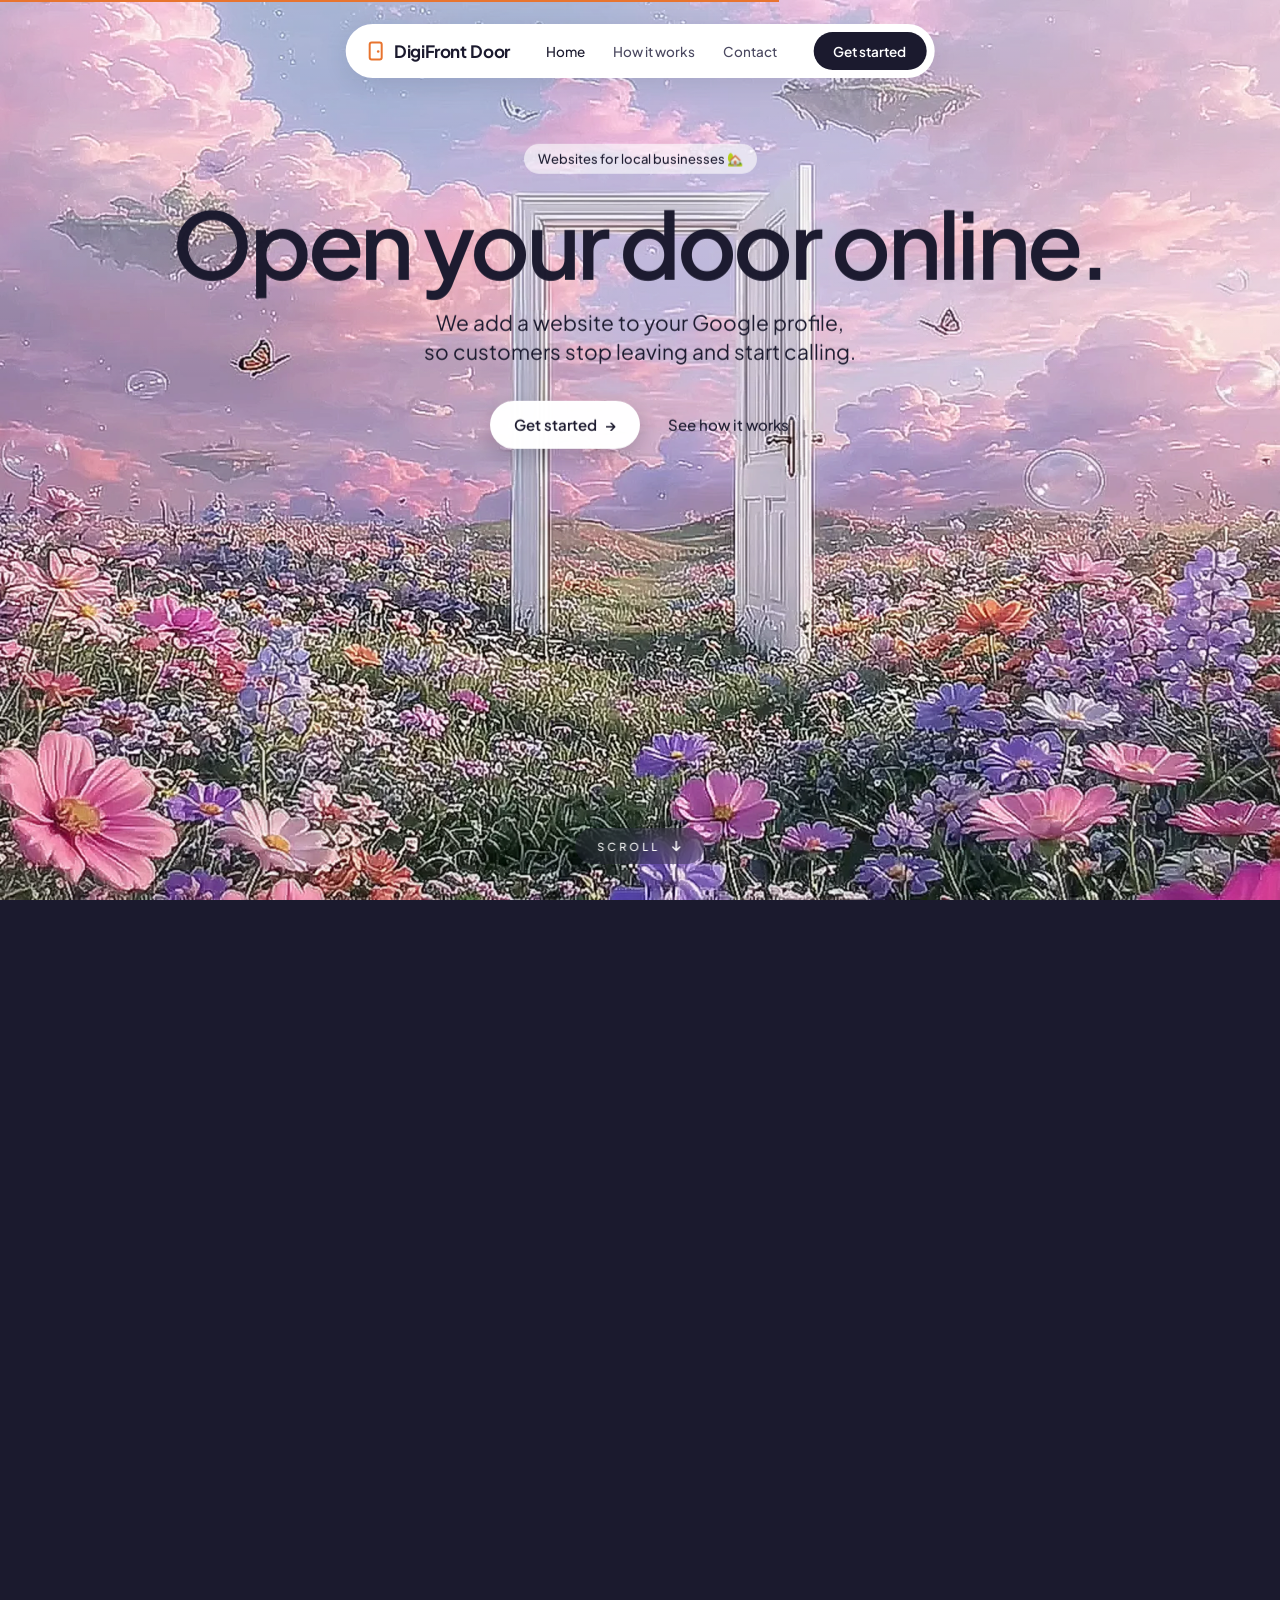
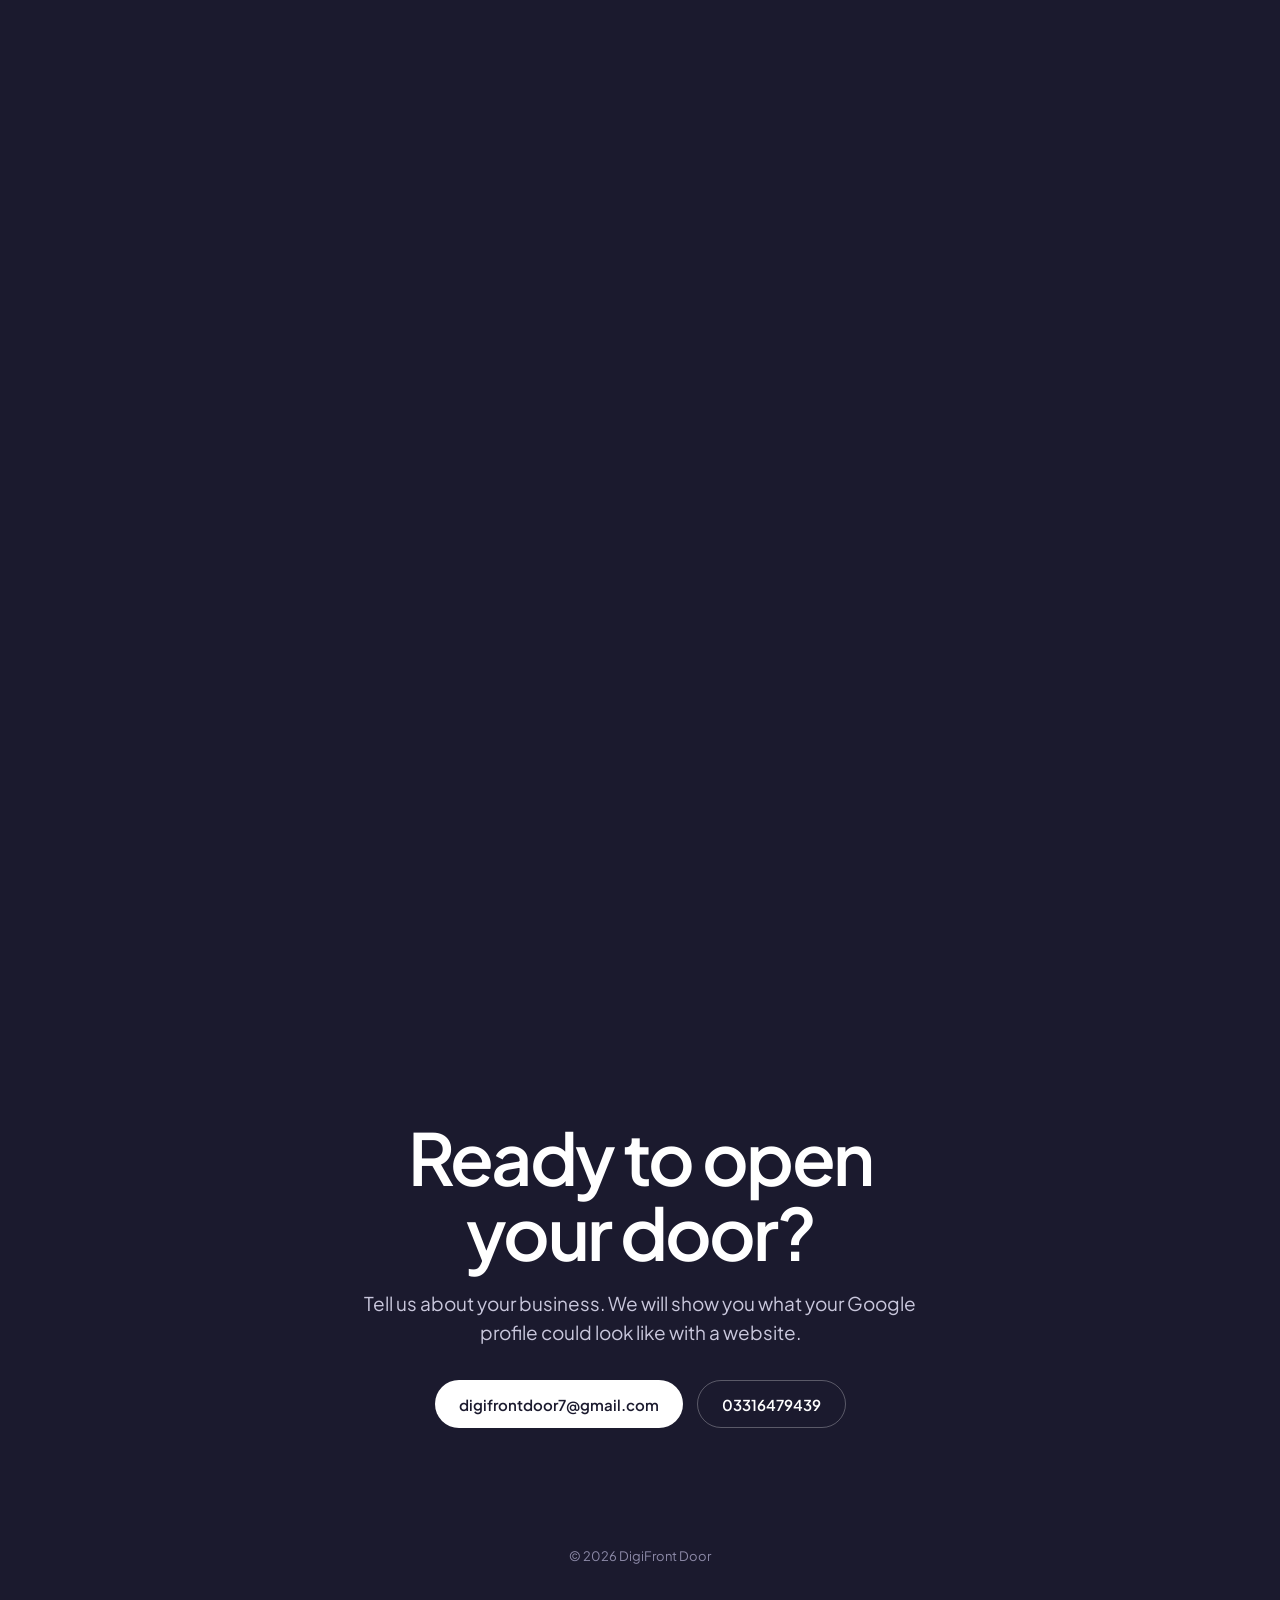
==== index.html @ 76ba2a4b "scroll animation" ====
<!DOCTYPE html>
<html lang="en">
<head>
<meta charset="utf-8">
<meta name="viewport" content="width=device-width, initial-scale=1, viewport-fit=cover">
<title>DigiFront Door | Websites for local businesses</title>
<meta name="description" content="We add a website to your Google profile so customers stop leaving and start calling.">
<link rel="preconnect" href="https://fonts.googleapis.com">
<link rel="preconnect" href="https://fonts.gstatic.com" crossorigin>
<link href="https://fonts.googleapis.com/css2?family=Plus+Jakarta+Sans:wght@400;500;600;700&display=swap" rel="stylesheet">
<style>
:root{
  --ink:#1b1a2e;
  --paper:#ffffff;
  --accent:#e8742f;
  --muted:#4a4860;
  --night:#1b1a2e;
  --font:"Plus Jakarta Sans",system-ui,-apple-system,"Segoe UI",Roboto,sans-serif;
}
*{box-sizing:border-box;margin:0;padding:0}
html{scroll-behavior:auto;-webkit-text-size-adjust:100%}
body{font-family:var(--font);color:var(--ink);background:var(--night);-webkit-font-smoothing:antialiased;overflow-x:hidden}
a{color:inherit;text-decoration:none}
:focus-visible{outline:2px solid var(--accent);outline-offset:3px;border-radius:999px}

/* Loading line */
.load{position:fixed;inset:0 0 auto 0;height:2px;z-index:60;background:transparent;pointer-events:none}
.load i{display:block;height:100%;width:0;background:var(--accent);transition:width .25s linear,opacity .4s .2s}
.load.done i{opacity:0}


/* Loading gate */
.gate{position:fixed;inset:0;z-index:100;display:flex;flex-direction:column;align-items:center;justify-content:center;gap:18px;background:var(--night);color:#fff;transition:opacity .5s ease}
.gate.off{opacity:0;pointer-events:none}
.gate b{font-size:18px;font-weight:700;letter-spacing:-.01em}
.gate .gbar{width:min(220px,50vw);height:3px;border-radius:3px;background:rgba(255,255,255,.18);overflow:hidden}
.gate .gbar i{display:block;height:100%;width:0;background:var(--accent);transition:width .15s linear}
.gate span{font-size:12px;color:#a9a7c4;font-variant-numeric:tabular-nums}

/* Nav pill */
.nav{position:fixed;top:calc(24px + env(safe-area-inset-top,0px));left:50%;transform:translateX(-50%);z-index:50;
  display:flex;align-items:center;gap:36px;padding:8px 8px 8px 20px;background:var(--paper);border-radius:999px;
  box-shadow:0 6px 24px rgba(27,26,46,.10);max-width:calc(100% - 24px)}
.logo{display:flex;align-items:center;gap:8px;font-weight:700;font-size:17px;letter-spacing:-.01em;white-space:nowrap}
.logo svg{width:20px;height:20px;flex:none}
.links{display:flex;gap:28px;font-size:13.5px;font-weight:500;color:var(--muted)}
.links a{padding:6px 0;transition:color .15s ease}
.links a:hover,.links a[aria-current]{color:var(--ink)}
.btn-dark{display:inline-flex;align-items:center;justify-content:center;height:38px;padding:0 20px;border-radius:999px;background:var(--ink);color:#fff;font-size:13.5px;font-weight:600;white-space:nowrap;transition:transform .15s ease,background .15s ease}
.btn-dark:hover{background:#2d2b4a}
.btn-dark:active{transform:scale(.97)}

/* Scroll stage */
.track{position:relative;height:640vh}
.stage{position:sticky;top:0;height:100vh;height:100svh;overflow:hidden;background:#a9a2c4}
canvas{position:absolute;inset:0;width:100%;height:100%;display:block}
.veil{position:absolute;inset:0;pointer-events:none;
  background:linear-gradient(180deg,rgba(255,255,255,.38) 0%,rgba(255,255,255,0) 42%)}

/* Hero copy */
.hero{position:absolute;inset:0;display:flex;flex-direction:column;align-items:center;justify-content:flex-start;
  padding:calc(16svh + env(safe-area-inset-top,0px)) 24px 0;text-align:center;will-change:opacity,transform}
.badge{display:inline-flex;align-items:center;gap:6px;height:30px;padding:0 14px;border-radius:999px;background:rgba(255,255,255,.62);
  backdrop-filter:blur(8px);-webkit-backdrop-filter:blur(8px);font-size:13px;font-weight:500}
h1{margin-top:22px;font-size:clamp(44px,7.4vw,92px);line-height:1.02;font-weight:600;letter-spacing:-.04em;text-wrap:balance}
.sub{margin-top:18px;max-width:34ch;font-size:clamp(16px,1.7vw,21px);line-height:1.4;font-weight:400;color:var(--ink);text-wrap:balance}
.cta{margin-top:34px;display:flex;align-items:center;gap:26px}
.btn-light{display:inline-flex;align-items:center;gap:8px;height:48px;padding:0 24px;border-radius:999px;background:#fff;color:var(--ink);
  font-size:15px;font-weight:600;box-shadow:0 8px 22px rgba(27,26,46,.22);transition:transform .15s ease,box-shadow .15s ease}
.btn-light:hover{box-shadow:0 10px 26px rgba(27,26,46,.28)}
.btn-light:active{transform:scale(.97)}
.btn-text{font-size:15px;font-weight:500;padding:12px 2px;background:none;border:0;color:var(--ink);font-family:inherit;cursor:pointer}
.btn-text:hover{text-decoration:underline;text-underline-offset:4px}
.scroll{position:absolute;left:50%;bottom:calc(36px + env(safe-area-inset-bottom,0px));transform:translateX(-50%);display:flex;align-items:center;gap:10px;
  height:36px;padding:0 22px;border-radius:999px;background:rgba(27,26,46,.38);backdrop-filter:blur(10px);-webkit-backdrop-filter:blur(10px);
  color:#fff;font-size:11px;font-weight:500;letter-spacing:.28em;text-transform:uppercase;white-space:nowrap}
.scroll svg{width:12px;height:12px}

/* Scroll captions */
.cap{position:absolute;left:clamp(24px,7vw,120px);top:40%;max-width:min(30rem,calc(100% - 48px));opacity:0;transform:translateY(-50%);will-change:opacity,transform}
.cap{text-shadow:0 0 22px rgba(255,255,255,.75),0 0 8px rgba(255,255,255,.55)}
.cap h2{font-size:clamp(30px,4.2vw,56px);line-height:1.06;font-weight:600;letter-spacing:-.035em;text-wrap:balance}
.cap p{margin-top:14px;font-size:clamp(16px,1.5vw,19px);line-height:1.5;color:var(--ink);max-width:36ch}

/* Closing */
.close{background:var(--night);color:#fff;padding:clamp(80px,14vw,160px) 24px calc(48px + env(safe-area-inset-bottom,0px));text-align:center}
.close h2{font-size:clamp(34px,5.6vw,72px);line-height:1.04;font-weight:600;letter-spacing:-.04em;text-wrap:balance;max-width:16ch;margin:0 auto}
.close p{margin:20px auto 0;max-width:40ch;font-size:clamp(16px,1.5vw,19px);line-height:1.5;color:#c9c7dc}
.close .cta{justify-content:center;flex-wrap:wrap;gap:14px}
.close .btn-light{box-shadow:none}
.btn-ghost{display:inline-flex;align-items:center;height:48px;padding:0 24px;border-radius:999px;border:1px solid rgba(255,255,255,.28);color:#fff;font-size:15px;font-weight:600;transition:background .15s ease,transform .15s ease}
.btn-ghost:hover{background:rgba(255,255,255,.08)}
.btn-ghost:active{transform:scale(.97)}
footer{margin-top:clamp(64px,10vw,120px);font-size:13px;color:#8d8aa8}

@media (max-width:760px){
  .nav{gap:14px;padding-left:16px;top:calc(14px + env(safe-area-inset-top,0px))}
  .links{display:none}
  .cta{gap:14px}
  .hero{padding-top:calc(15svh + env(safe-area-inset-top,0px))}
  .cap{top:22svh;bottom:auto;transform:none}
  .veil{background:linear-gradient(180deg,rgba(255,255,255,.45) 0%,rgba(255,255,255,0) 50%)}
}
@media (prefers-reduced-motion:reduce){
  .btn-dark,.btn-light,.btn-ghost,.load i{transition:none}
}
</style>
</head>
<body>

<div class="gate" id="gate" role="status" aria-live="polite"><b>DigiFront Door</b><div class="gbar"><i id="gateBar"></i></div><span id="gatePct">0%</span></div>
<div class="load" id="load" aria-hidden="true"><i id="loadBar"></i></div>

<header class="nav">
  <a class="logo" href="#top" aria-label="DigiFront Door home">
    <svg viewBox="0 0 20 20" fill="none" aria-hidden="true"><rect x="4" y="1.5" width="12" height="17" rx="2" stroke="#e8742f" stroke-width="2"/><circle cx="12.5" cy="10.5" r="1.3" fill="#e8742f"/></svg>
    DigiFront Door
  </a>
  <nav class="links" aria-label="Primary">
    <a href="#top" aria-current="page">Home</a>
    <a href="#how" data-seek="0.2">How it works</a>
    <a href="#contact">Contact</a>
  </nav>
  <a class="btn-dark" href="#contact">Get started</a>
</header>

<main id="top">
  <section class="track" id="track" aria-label="DigiFront Door introduction">
    <div class="stage" id="stage">
      <canvas id="cv" role="img" aria-label="A white door standing open in a flower meadow; the camera moves through it."></canvas>
      <div class="veil"></div>

      <div class="hero" id="hero">
        <span class="badge">Websites for local businesses &#127969;</span>
        <h1>Open your door online.</h1>
        <p class="sub">We add a website to your Google profile, so customers stop leaving and start calling.</p>
        <div class="cta">
          <a class="btn-light" href="#contact">Get started <span aria-hidden="true">&rarr;</span></a>
          <button class="btn-text" type="button" data-seek="0.2">See how it works</button>
        </div>
      </div>

      <div class="cap" id="cap1">
        <h2>Customers check Google before they call.</h2>
        <p>If your profile has no website, many of them move on to the next business.</p>
      </div>
      <div class="cap" id="cap2">
        <h2>We open the door for you.</h2>
        <p>A fast, simple website, connected to your Google profile, so more searches turn into leads.</p>
      </div>

      <div class="scroll" id="hint" aria-hidden="true">Scroll
        <svg viewBox="0 0 12 12" fill="none" stroke="currentColor" stroke-width="1.5" stroke-linecap="round" stroke-linejoin="round"><path d="M6 1.5v9M2.5 7 6 10.5 9.5 7"/></svg>
      </div>
    </div>
  </section>

  <section class="close" id="contact">
    <h2>Ready to open your door?</h2>
    <p>Tell us about your business. We will show you what your Google profile could look like with a website.</p>
    <div class="cta">
      <a class="btn-light" href="mailto:digifrontdoor7@gmail.com">digifrontdoor7@gmail.com</a>
      <a class="btn-ghost" href="tel:03316479439">03316479439</a>
    </div>
    <footer>&copy; <span id="yr">2026</span> DigiFront Door</footer>
  </section>
</main>

<script>
(() => {
  const TOTAL = 240;
  const EMBED = typeof FRAMES !== 'undefined';          // single-file build carries its frames inline
  const path = n => EMBED ? FRAMES[n - 1] : `frames/frame_${String(n).padStart(3, '0')}.webp`;
  const small = matchMedia('(max-width:768px)').matches || (navigator.deviceMemory && navigator.deviceMemory <= 4);
  const STEP = small ? 2 : 1;                           // lighter on phones / low-memory devices
  const idx = []; for (let n = 1; n <= TOTAL; n += STEP) idx.push(n);
  const COUNT = idx.length;
  const reduce = matchMedia('(prefers-reduced-motion:reduce)').matches;
  const GATE = EMBED ? COUNT : Math.min(COUNT, 48);     // frames needed before the page opens

  const $ = id => document.getElementById(id);
  const track = $('track'), cv = $('cv'), ctx = cv.getContext('2d');
  const hero = $('hero'), hint = $('hint'), cap1 = $('cap1'), cap2 = $('cap2');
  const bar = $('loadBar'), loadEl = $('load'), gate = $('gate'), gateBar = $('gateBar'), gatePct = $('gatePct');
  $('yr').textContent = new Date().getFullYear();
  document.documentElement.style.overflow = 'hidden';
  ctx.imageSmoothingEnabled = true; ctx.imageSmoothingQuality = 'high';

  /* ---------- Frame loading: in order, pre-decoded, 8 at a time ---------- */
  const imgs = new Array(COUNT);
  let loaded = 0, next = 0, inflight = 0, cw = 0, ch = 0, dirty = true, opened = false;

  function progress() {
    bar.style.width = (loaded / COUNT * 100) + '%';
    const g = Math.min(1, loaded / GATE);
    gateBar.style.width = (g * 100) + '%'; gatePct.textContent = Math.round(g * 100) + '%';
    if (!opened && loaded >= GATE) {
      opened = true; gate.classList.add('off');
      document.documentElement.style.overflow = '';
      readScroll(); current = target; dirty = true;
      setTimeout(() => gate.remove(), 600);
    }
    if (loaded === COUNT) loadEl.classList.add('done');
  }
  function pump() {
    while (next < COUNT && inflight < 8) {
      const i = next++, im = new Image(); inflight++;
      const fin = ok => { if (ok) imgs[i] = im; inflight--; loaded++; dirty = true; progress(); pump(); };
      im.onload = () => (im.decode ? im.decode().then(() => fin(true), () => fin(true)) : fin(true));
      im.onerror = () => fin(false);
      im.src = path(idx[i]);
    }
  }

  /* ---------- Canvas sizing + cover draw ---------- */
  function resize() {
    const dpr = Math.min(window.devicePixelRatio || 1, 2);
    cw = Math.round(innerWidth * dpr); ch = Math.round(innerHeight * dpr);
    cv.width = cw; cv.height = ch; ctx.imageSmoothingQuality = 'high'; dirty = true;
  }
  addEventListener('resize', resize); resize();

  function nearest(i) {
    for (let k = i; k >= 0; k--) if (imgs[k]) return imgs[k];
    for (let k = i + 1; k < COUNT; k++) if (imgs[k]) return imgs[k];
    return null;
  }
  function paint(im, alpha) {
    const s = Math.max(cw / im.naturalWidth, ch / im.naturalHeight);
    const w = im.naturalWidth * s, h = im.naturalHeight * s;
    ctx.globalAlpha = alpha; ctx.drawImage(im, (cw - w) / 2, (ch - h) / 2, w, h); ctx.globalAlpha = 1;
  }
  /* f is fractional: blend neighbouring frames so slow scrolling glides instead of stepping */
  function draw(f) {
    const i0 = Math.floor(f), a = f - i0, i1 = Math.min(i0 + 1, COUNT - 1);
    const A = nearest(i0); if (!A) return;
    paint(A, 1);
    const B = imgs[i1];
    if (B && B !== A && a > 0.01) paint(B, a);
  }

  /* ---------- Scroll mapping ---------- */
  const clamp = (v, a = 0, b = 1) => Math.min(b, Math.max(a, v));
  const win = (p, a, b, e = 0.04) => clamp((p - a) / e) * (1 - clamp((p - (b - e)) / e));
  let target = 0, current = 0;

  function readScroll() {
    const r = track.getBoundingClientRect();
    target = clamp(-r.top / (r.height - innerHeight));
  }
  addEventListener('scroll', readScroll, { passive: true });
  readScroll(); current = target;

  function ui(p) {
    const h = 1 - clamp(p / 0.12);
    hero.style.opacity = h;
    hero.style.transform = `translateY(${(-24 * (1 - h)).toFixed(1)}px)`;
    hero.style.pointerEvents = h < 0.2 ? 'none' : '';
    hint.style.opacity = 1 - clamp(p / 0.06);

    const a = win(p, 0.17, 0.40), b = win(p, 0.42, 0.62);
    cap1.style.opacity = a; cap2.style.opacity = b;
    const mob = innerWidth <= 760;
    const shift = (v, d) => `translateY(${mob ? '0px' : '-50%'}) translateY(${((1 - v) * d).toFixed(1)}px)`;
    cap1.style.transform = shift(a, 18); cap2.style.transform = shift(b, 18);
  }

  let last = performance.now(), shownF = -1;
  function frame(now) {
    const dt = Math.min(0.05, (now - last) / 1000); last = now;
    const k = reduce ? 1 : 1 - Math.exp(-dt / 0.085);   // frame-rate independent easing
    current += (target - current) * k;
    if (Math.abs(target - current) < 0.00005) current = target;
    const f = current * (COUNT - 1);
    if (dirty || Math.abs(f - shownF) > 0.002) { draw(f); shownF = f; dirty = false; }
    ui(current);
    requestAnimationFrame(frame);
  }
  requestAnimationFrame(frame);
  pump();

  /* ---------- Anchor seeking ---------- */
  function seek(p) {
    const top = track.offsetTop + p * (track.offsetHeight - innerHeight);
    scrollTo({ top, behavior: reduce ? 'auto' : 'smooth' });
  }
  document.querySelectorAll('[data-seek]').forEach(el =>
    el.addEventListener('click', e => { e.preventDefault(); seek(parseFloat(el.dataset.seek)); }));
})();
</script>
</body>
</html>
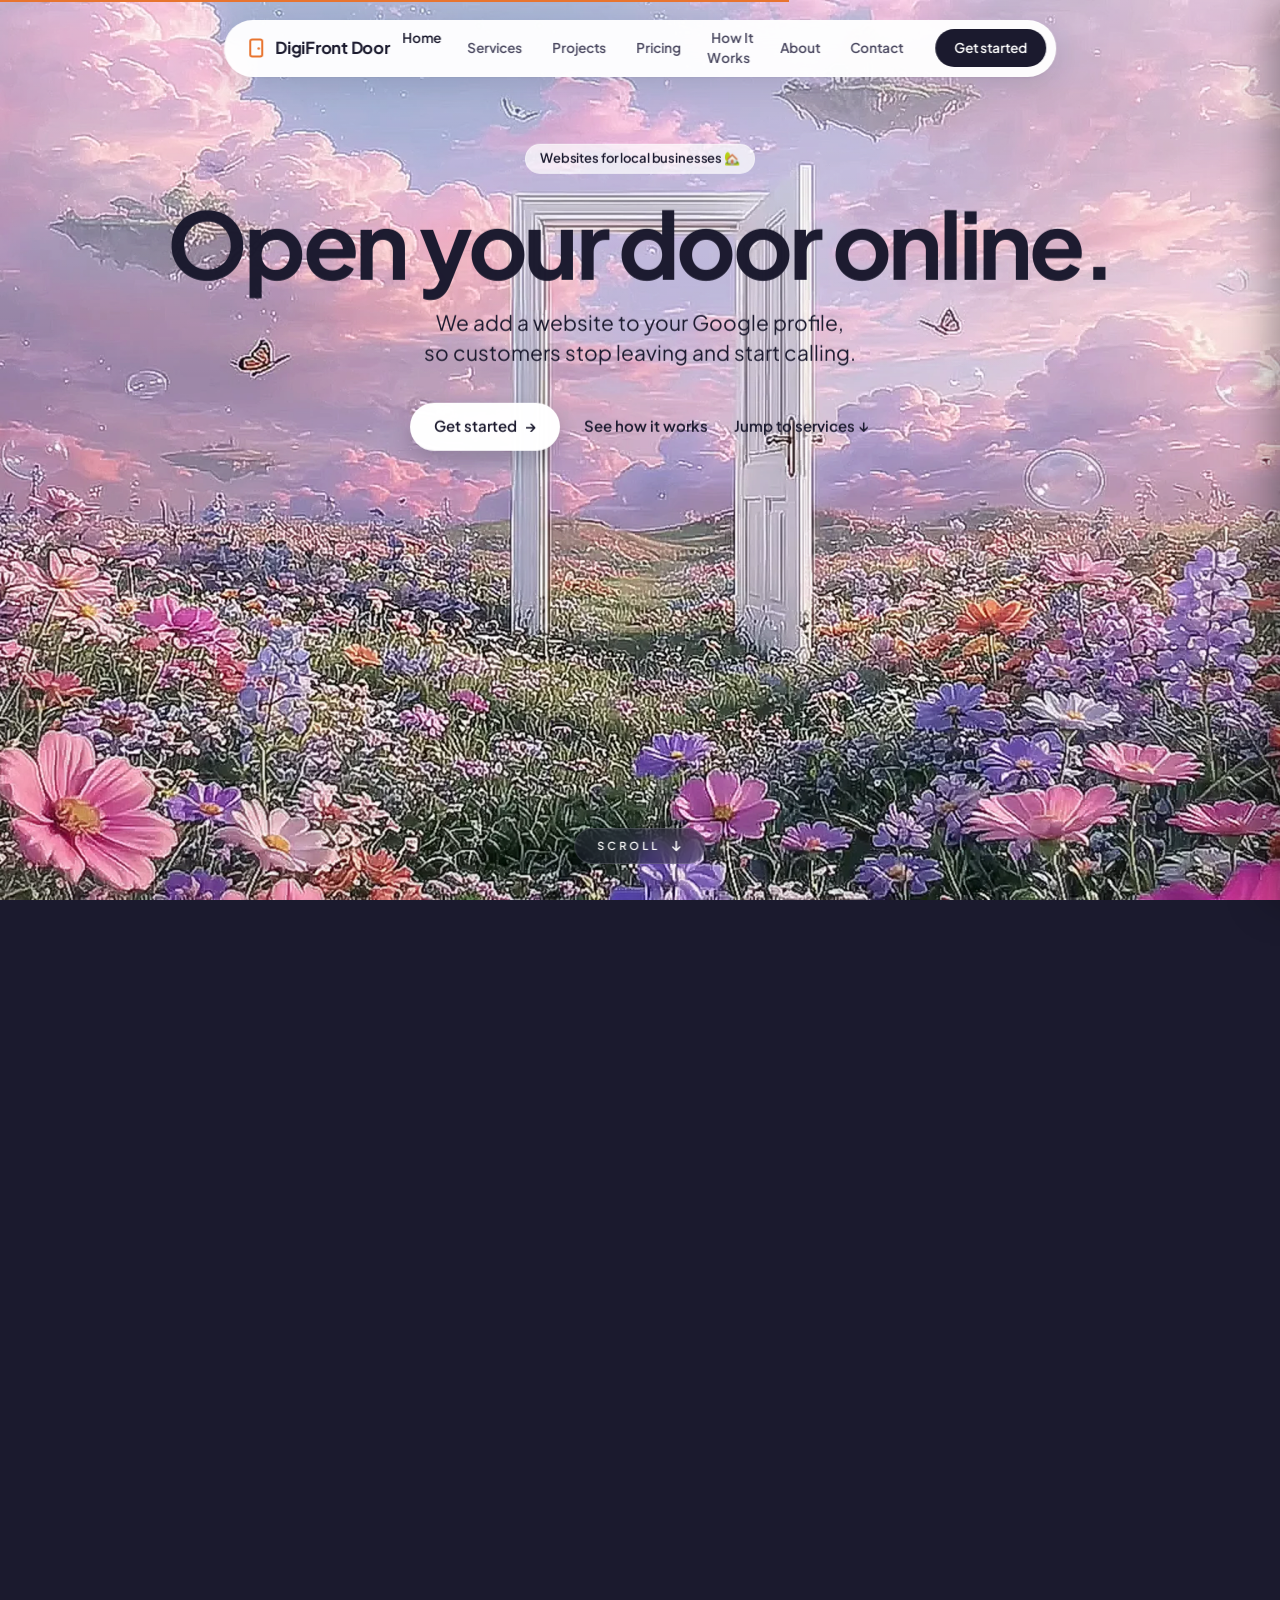
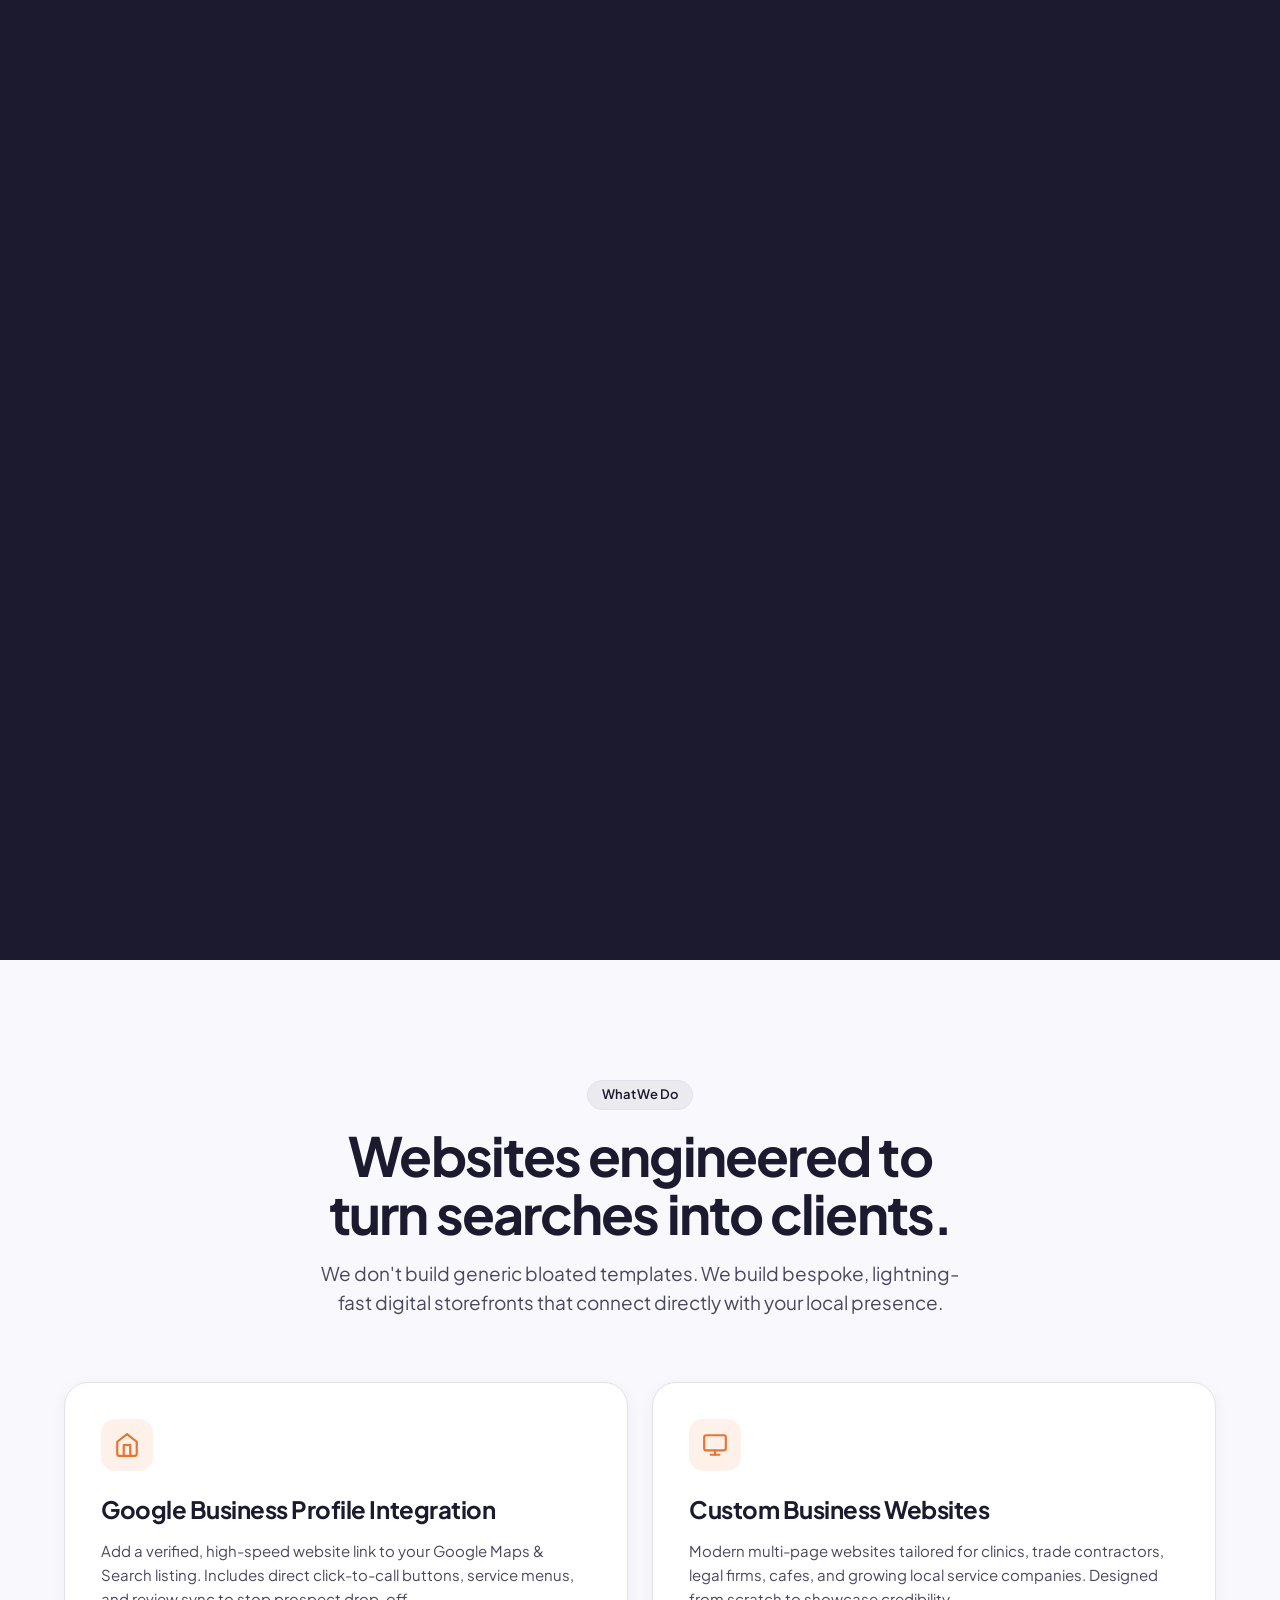
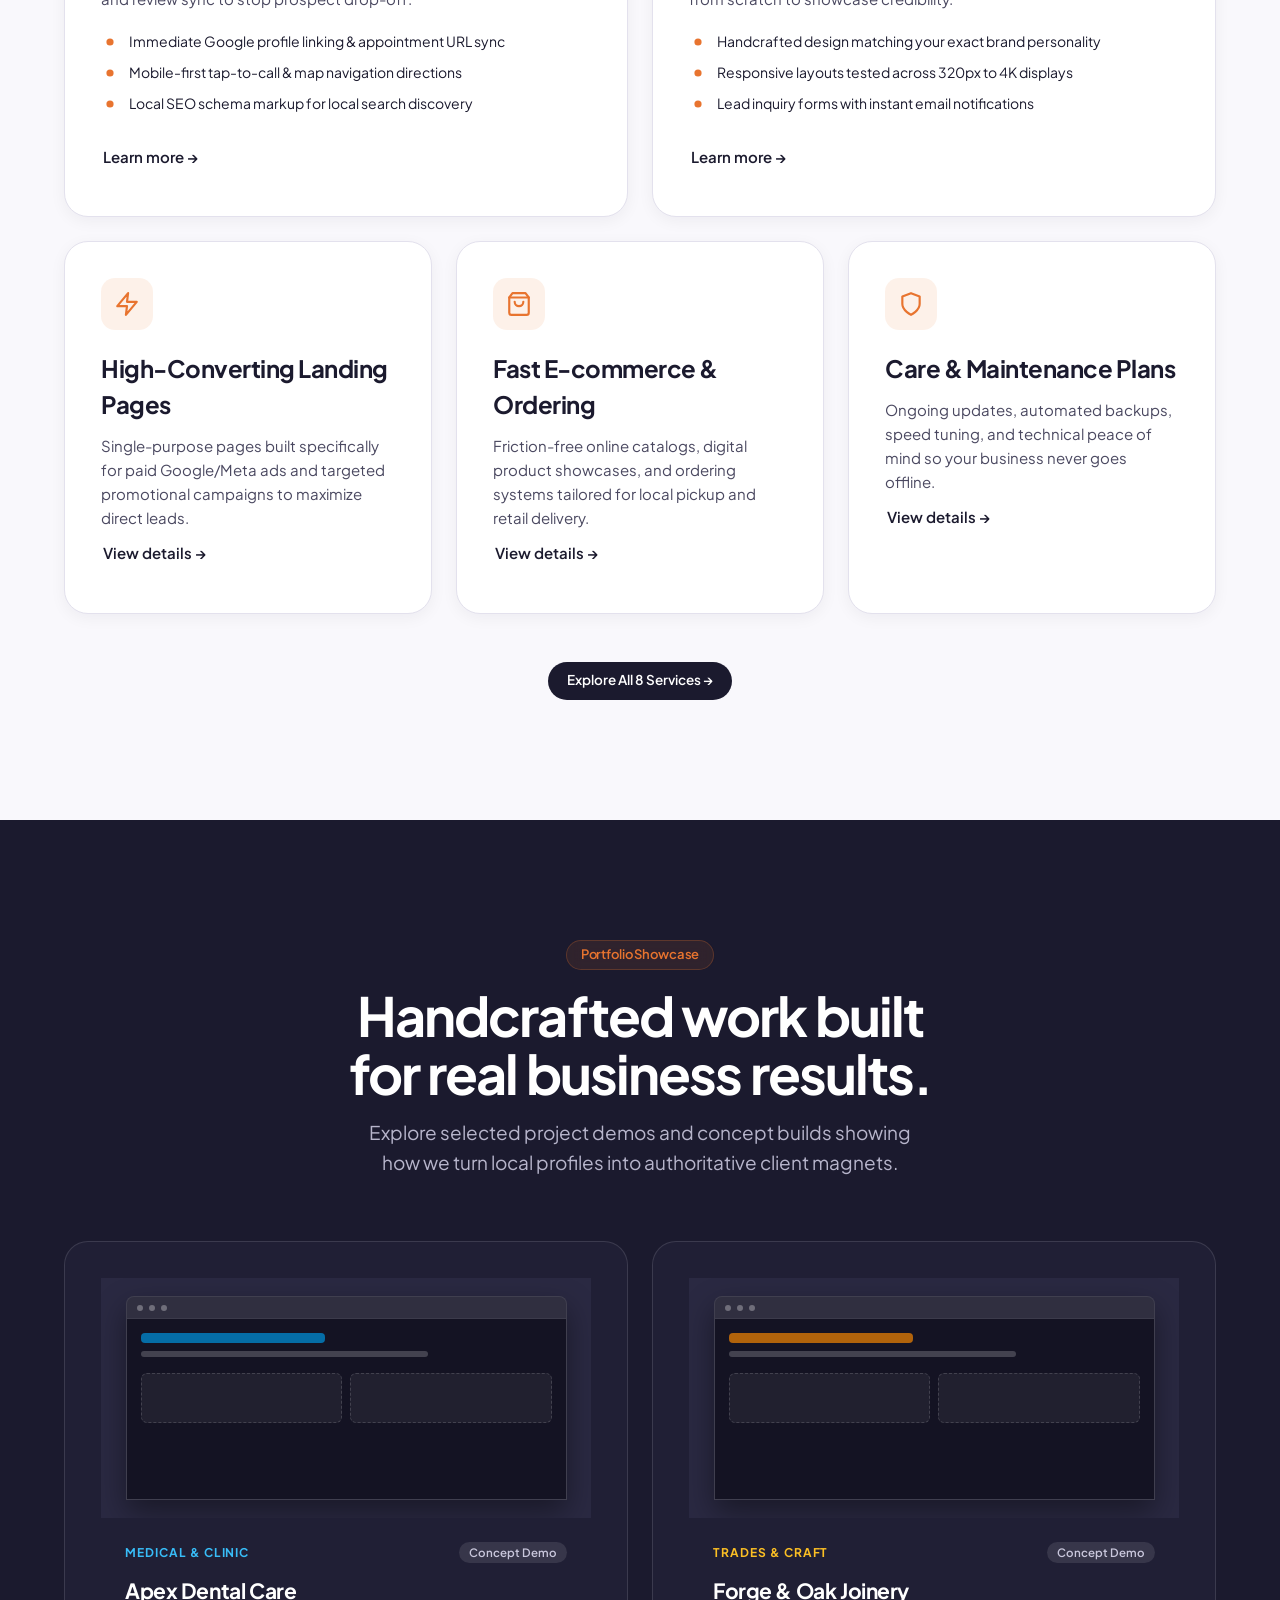
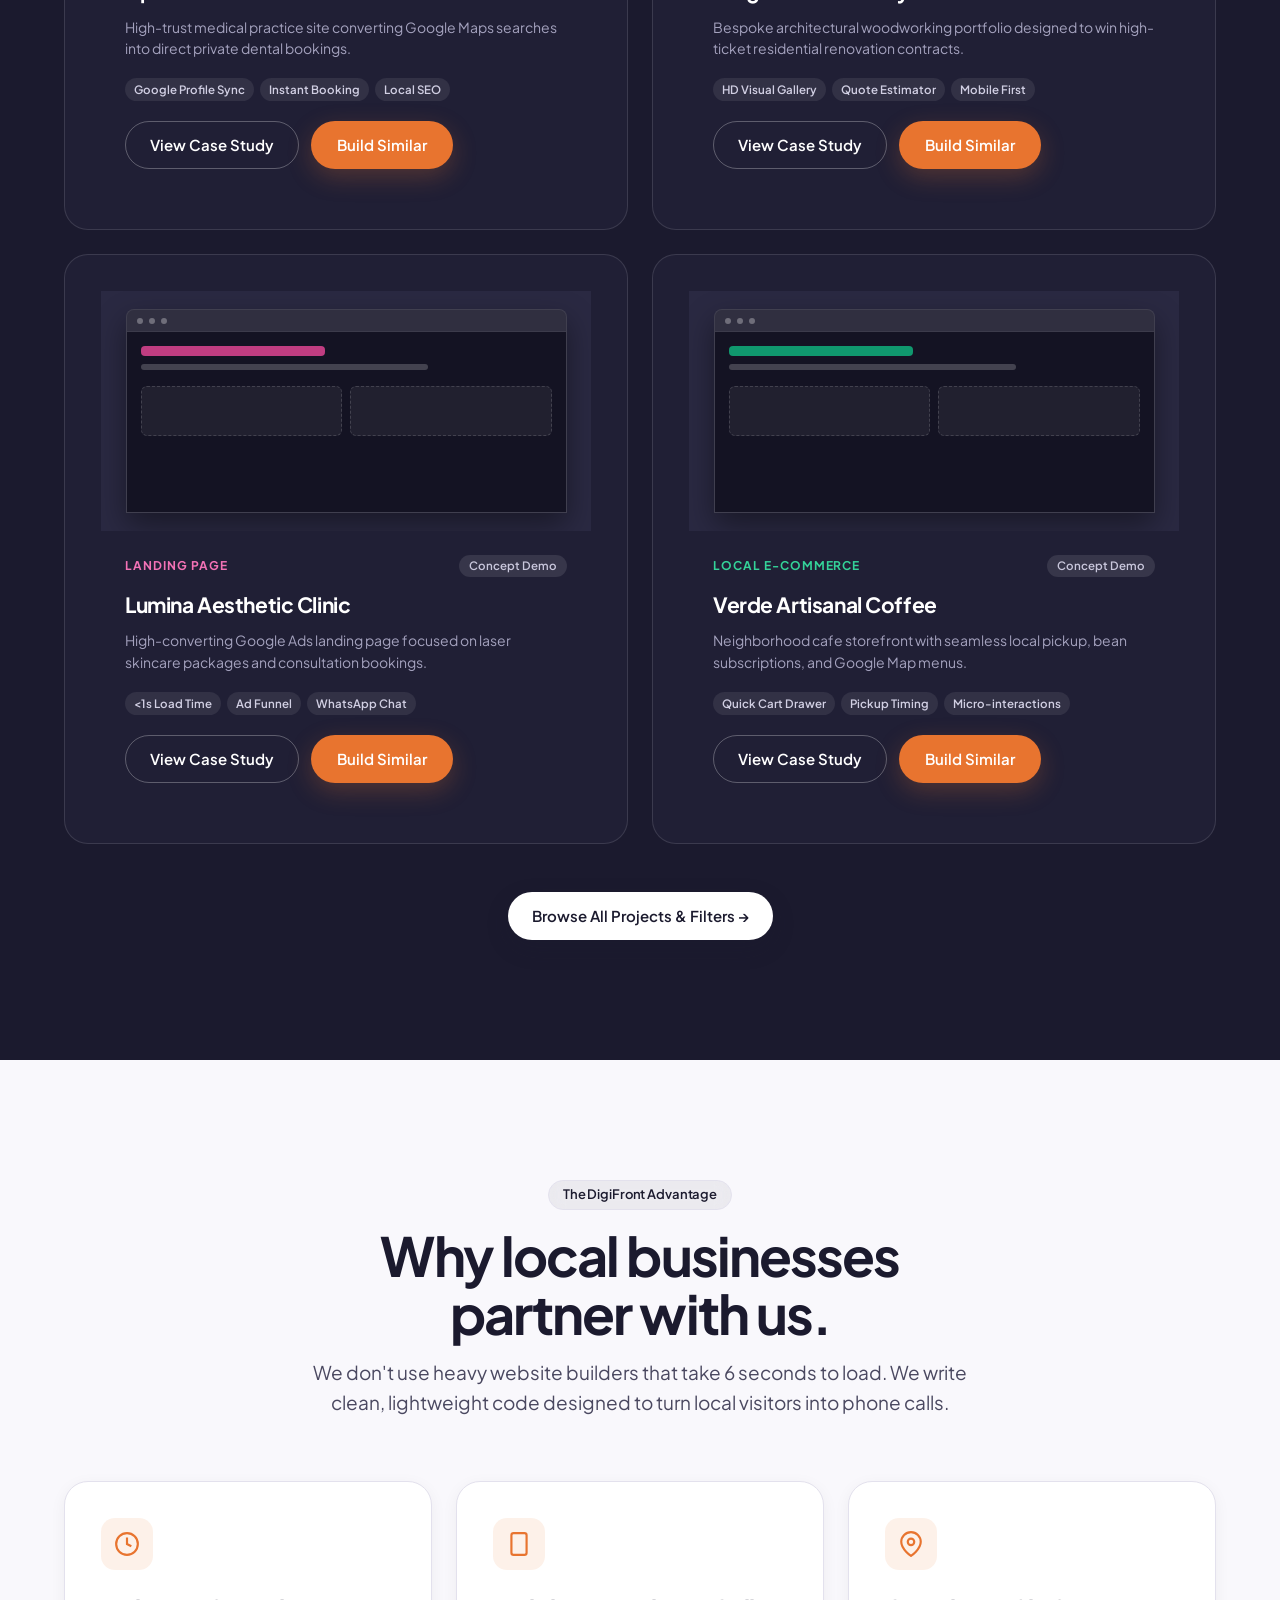
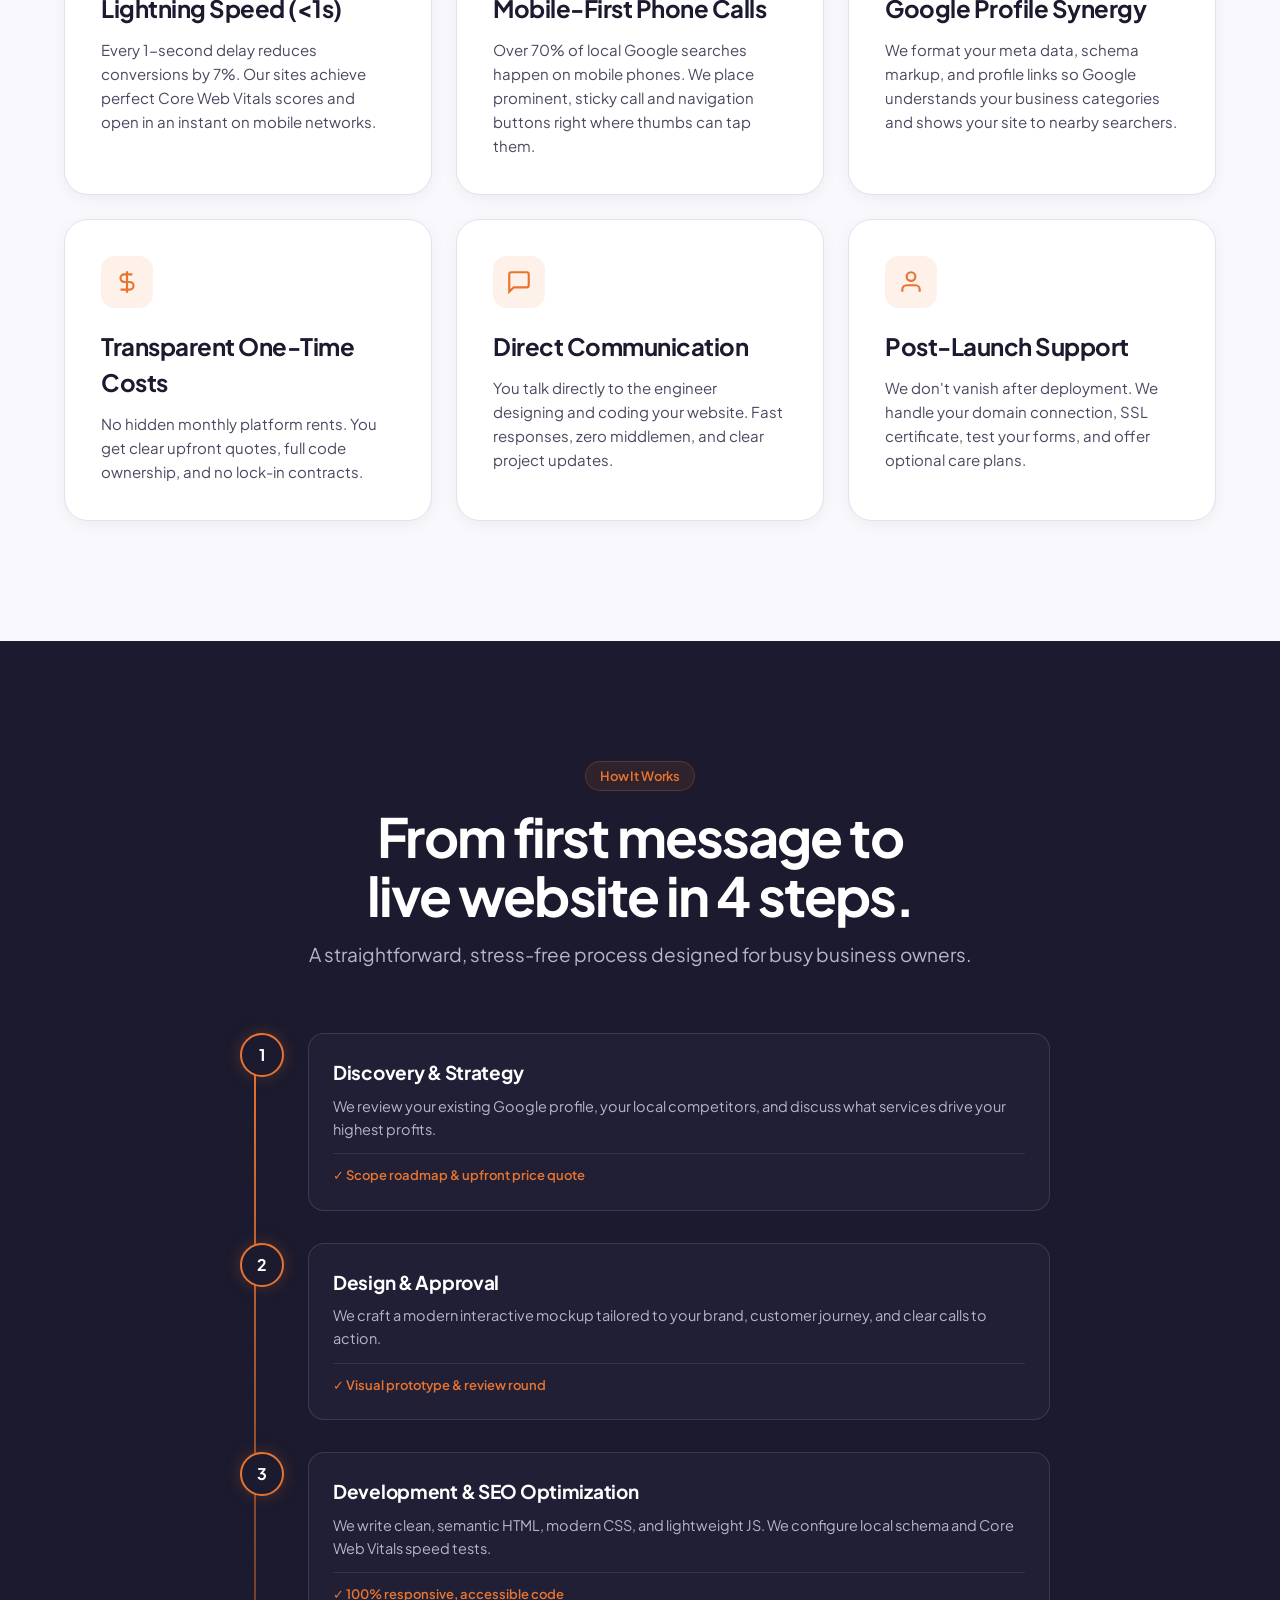
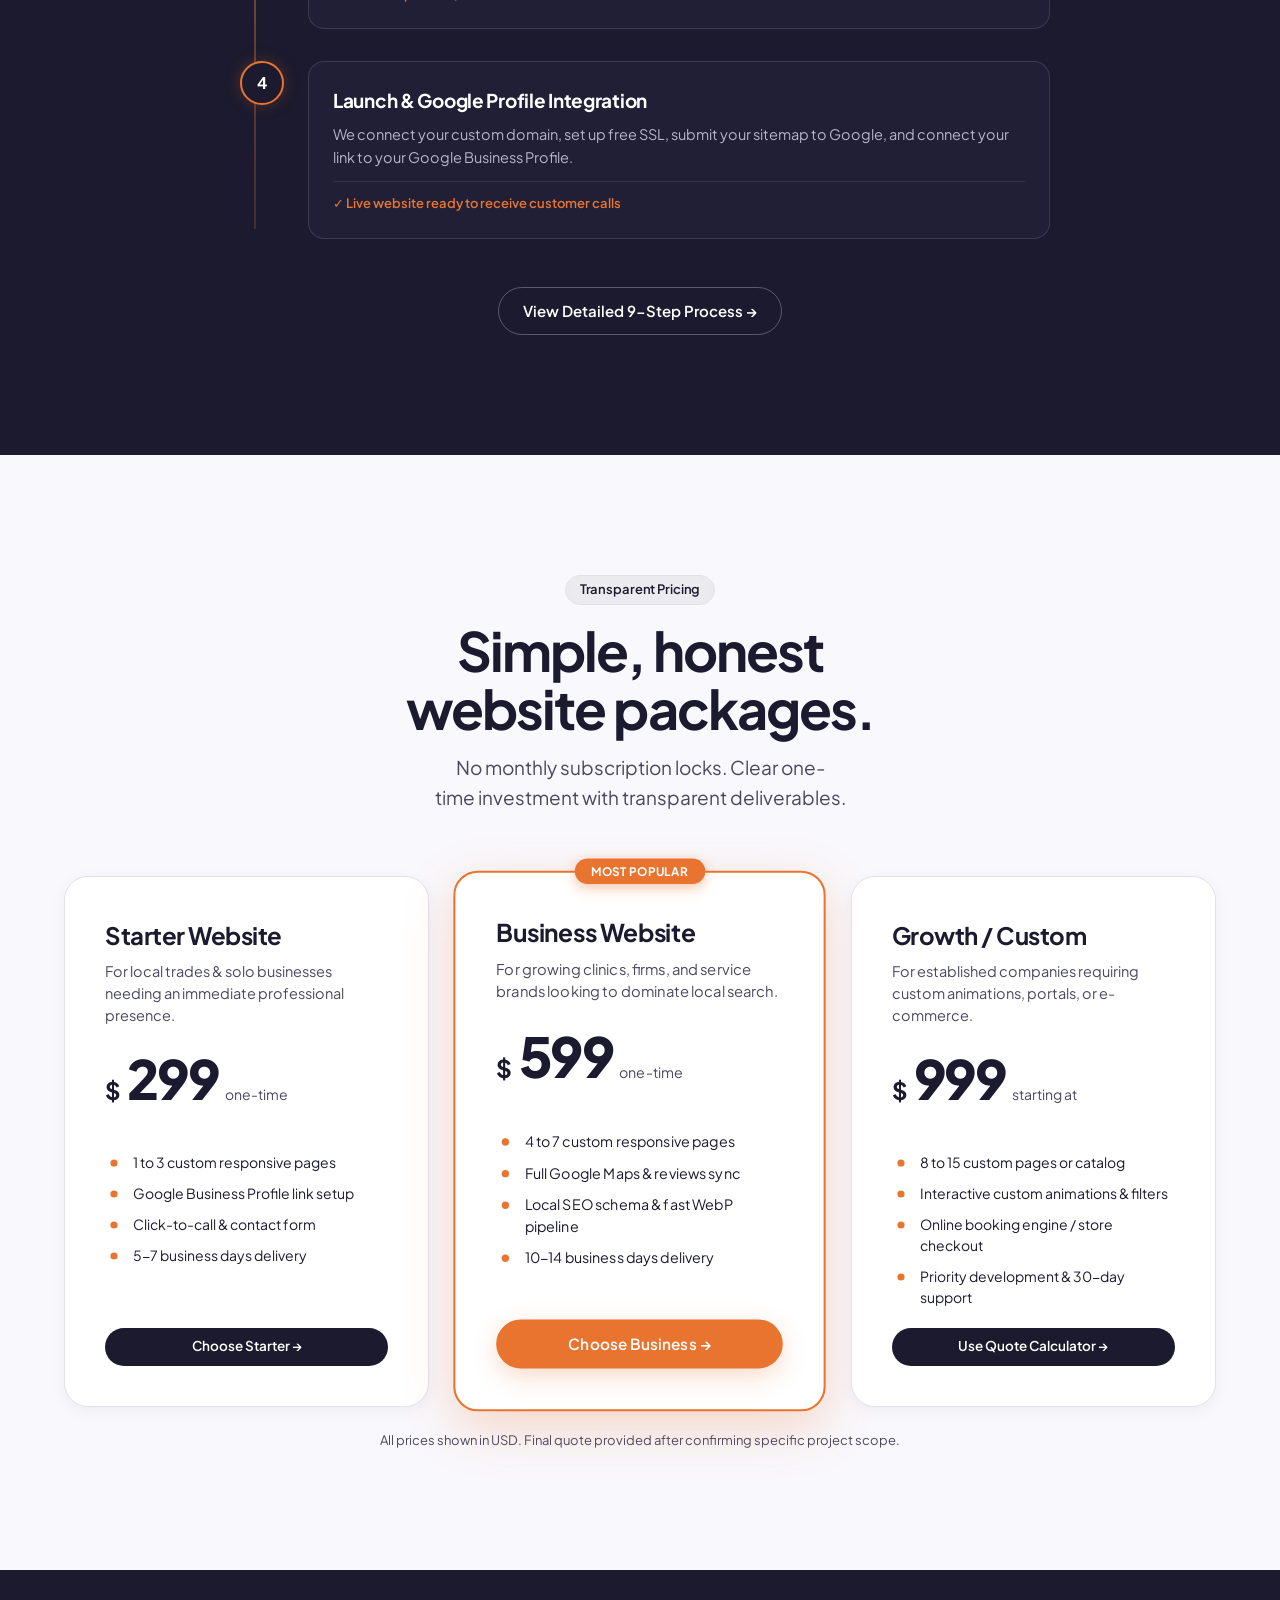
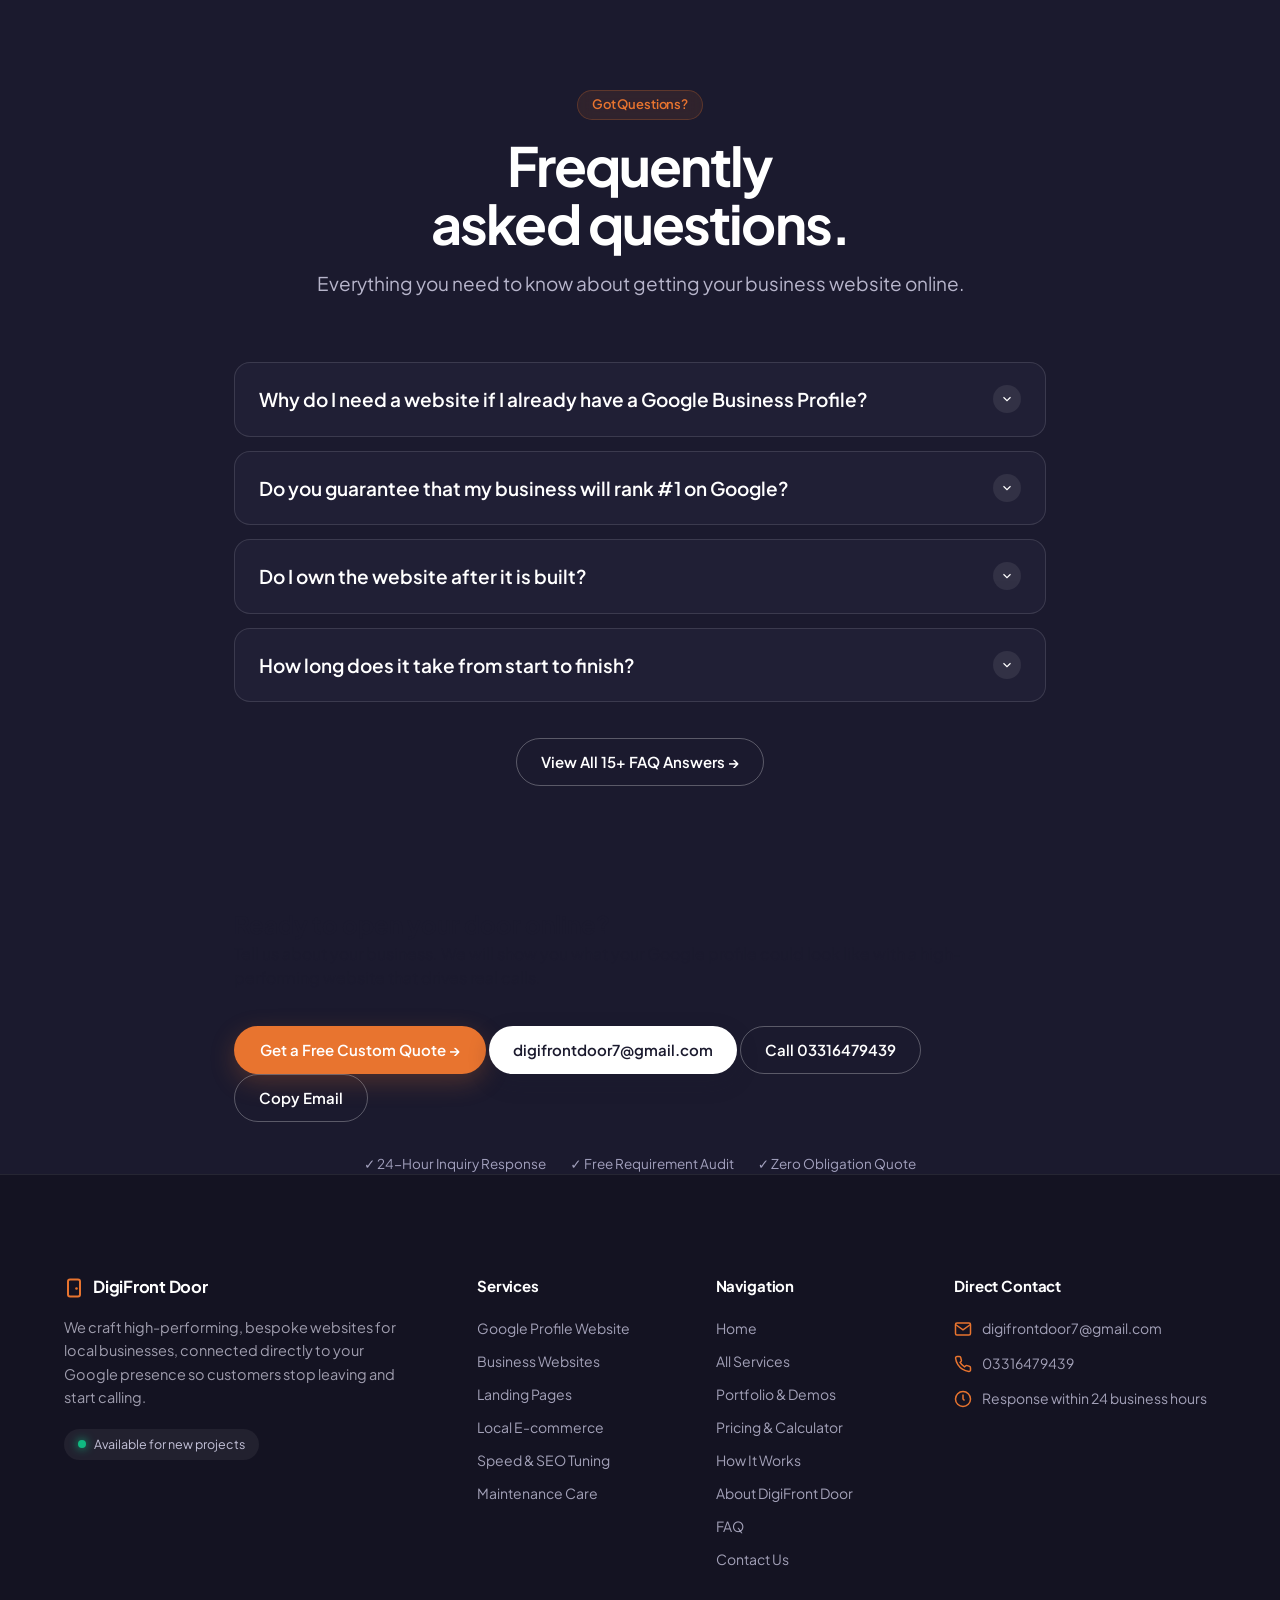
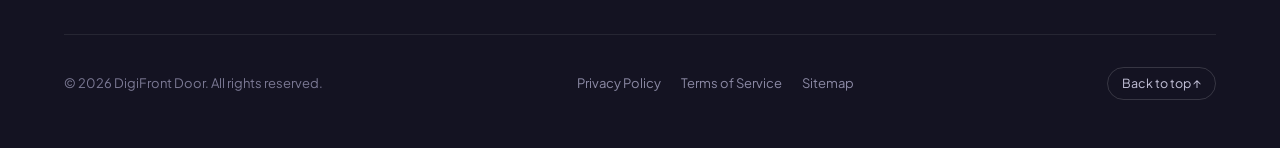
==== commit 9cd8a75d: "addition files" ====
--- a/index.html
+++ b/index.html
@@ -1,292 +1,866 @@
 <!DOCTYPE html>
 <html lang="en">
 <head>
-<meta charset="utf-8">
-<meta name="viewport" content="width=device-width, initial-scale=1, viewport-fit=cover">
-<title>DigiFront Door | Websites for local businesses</title>
-<meta name="description" content="We add a website to your Google profile so customers stop leaving and start calling.">
-<link rel="preconnect" href="https://fonts.googleapis.com">
-<link rel="preconnect" href="https://fonts.gstatic.com" crossorigin>
-<link href="https://fonts.googleapis.com/css2?family=Plus+Jakarta+Sans:wght@400;500;600;700&display=swap" rel="stylesheet">
-<style>
-:root{
-  --ink:#1b1a2e;
-  --paper:#ffffff;
-  --accent:#e8742f;
-  --muted:#4a4860;
-  --night:#1b1a2e;
-  --font:"Plus Jakarta Sans",system-ui,-apple-system,"Segoe UI",Roboto,sans-serif;
-}
-*{box-sizing:border-box;margin:0;padding:0}
-html{scroll-behavior:auto;-webkit-text-size-adjust:100%}
-body{font-family:var(--font);color:var(--ink);background:var(--night);-webkit-font-smoothing:antialiased;overflow-x:hidden}
-a{color:inherit;text-decoration:none}
-:focus-visible{outline:2px solid var(--accent);outline-offset:3px;border-radius:999px}
-
-/* Loading line */
-.load{position:fixed;inset:0 0 auto 0;height:2px;z-index:60;background:transparent;pointer-events:none}
-.load i{display:block;height:100%;width:0;background:var(--accent);transition:width .25s linear,opacity .4s .2s}
-.load.done i{opacity:0}
-
-
-/* Loading gate */
-.gate{position:fixed;inset:0;z-index:100;display:flex;flex-direction:column;align-items:center;justify-content:center;gap:18px;background:var(--night);color:#fff;transition:opacity .5s ease}
-.gate.off{opacity:0;pointer-events:none}
-.gate b{font-size:18px;font-weight:700;letter-spacing:-.01em}
-.gate .gbar{width:min(220px,50vw);height:3px;border-radius:3px;background:rgba(255,255,255,.18);overflow:hidden}
-.gate .gbar i{display:block;height:100%;width:0;background:var(--accent);transition:width .15s linear}
-.gate span{font-size:12px;color:#a9a7c4;font-variant-numeric:tabular-nums}
-
-/* Nav pill */
-.nav{position:fixed;top:calc(24px + env(safe-area-inset-top,0px));left:50%;transform:translateX(-50%);z-index:50;
-  display:flex;align-items:center;gap:36px;padding:8px 8px 8px 20px;background:var(--paper);border-radius:999px;
-  box-shadow:0 6px 24px rgba(27,26,46,.10);max-width:calc(100% - 24px)}
-.logo{display:flex;align-items:center;gap:8px;font-weight:700;font-size:17px;letter-spacing:-.01em;white-space:nowrap}
-.logo svg{width:20px;height:20px;flex:none}
-.links{display:flex;gap:28px;font-size:13.5px;font-weight:500;color:var(--muted)}
-.links a{padding:6px 0;transition:color .15s ease}
-.links a:hover,.links a[aria-current]{color:var(--ink)}
-.btn-dark{display:inline-flex;align-items:center;justify-content:center;height:38px;padding:0 20px;border-radius:999px;background:var(--ink);color:#fff;font-size:13.5px;font-weight:600;white-space:nowrap;transition:transform .15s ease,background .15s ease}
-.btn-dark:hover{background:#2d2b4a}
-.btn-dark:active{transform:scale(.97)}
-
-/* Scroll stage */
-.track{position:relative;height:640vh}
-.stage{position:sticky;top:0;height:100vh;height:100svh;overflow:hidden;background:#a9a2c4}
-canvas{position:absolute;inset:0;width:100%;height:100%;display:block}
-.veil{position:absolute;inset:0;pointer-events:none;
-  background:linear-gradient(180deg,rgba(255,255,255,.38) 0%,rgba(255,255,255,0) 42%)}
-
-/* Hero copy */
-.hero{position:absolute;inset:0;display:flex;flex-direction:column;align-items:center;justify-content:flex-start;
-  padding:calc(16svh + env(safe-area-inset-top,0px)) 24px 0;text-align:center;will-change:opacity,transform}
-.badge{display:inline-flex;align-items:center;gap:6px;height:30px;padding:0 14px;border-radius:999px;background:rgba(255,255,255,.62);
-  backdrop-filter:blur(8px);-webkit-backdrop-filter:blur(8px);font-size:13px;font-weight:500}
-h1{margin-top:22px;font-size:clamp(44px,7.4vw,92px);line-height:1.02;font-weight:600;letter-spacing:-.04em;text-wrap:balance}
-.sub{margin-top:18px;max-width:34ch;font-size:clamp(16px,1.7vw,21px);line-height:1.4;font-weight:400;color:var(--ink);text-wrap:balance}
-.cta{margin-top:34px;display:flex;align-items:center;gap:26px}
-.btn-light{display:inline-flex;align-items:center;gap:8px;height:48px;padding:0 24px;border-radius:999px;background:#fff;color:var(--ink);
-  font-size:15px;font-weight:600;box-shadow:0 8px 22px rgba(27,26,46,.22);transition:transform .15s ease,box-shadow .15s ease}
-.btn-light:hover{box-shadow:0 10px 26px rgba(27,26,46,.28)}
-.btn-light:active{transform:scale(.97)}
-.btn-text{font-size:15px;font-weight:500;padding:12px 2px;background:none;border:0;color:var(--ink);font-family:inherit;cursor:pointer}
-.btn-text:hover{text-decoration:underline;text-underline-offset:4px}
-.scroll{position:absolute;left:50%;bottom:calc(36px + env(safe-area-inset-bottom,0px));transform:translateX(-50%);display:flex;align-items:center;gap:10px;
-  height:36px;padding:0 22px;border-radius:999px;background:rgba(27,26,46,.38);backdrop-filter:blur(10px);-webkit-backdrop-filter:blur(10px);
-  color:#fff;font-size:11px;font-weight:500;letter-spacing:.28em;text-transform:uppercase;white-space:nowrap}
-.scroll svg{width:12px;height:12px}
-
-/* Scroll captions */
-.cap{position:absolute;left:clamp(24px,7vw,120px);top:40%;max-width:min(30rem,calc(100% - 48px));opacity:0;transform:translateY(-50%);will-change:opacity,transform}
-.cap{text-shadow:0 0 22px rgba(255,255,255,.75),0 0 8px rgba(255,255,255,.55)}
-.cap h2{font-size:clamp(30px,4.2vw,56px);line-height:1.06;font-weight:600;letter-spacing:-.035em;text-wrap:balance}
-.cap p{margin-top:14px;font-size:clamp(16px,1.5vw,19px);line-height:1.5;color:var(--ink);max-width:36ch}
-
-/* Closing */
-.close{background:var(--night);color:#fff;padding:clamp(80px,14vw,160px) 24px calc(48px + env(safe-area-inset-bottom,0px));text-align:center}
-.close h2{font-size:clamp(34px,5.6vw,72px);line-height:1.04;font-weight:600;letter-spacing:-.04em;text-wrap:balance;max-width:16ch;margin:0 auto}
-.close p{margin:20px auto 0;max-width:40ch;font-size:clamp(16px,1.5vw,19px);line-height:1.5;color:#c9c7dc}
-.close .cta{justify-content:center;flex-wrap:wrap;gap:14px}
-.close .btn-light{box-shadow:none}
-.btn-ghost{display:inline-flex;align-items:center;height:48px;padding:0 24px;border-radius:999px;border:1px solid rgba(255,255,255,.28);color:#fff;font-size:15px;font-weight:600;transition:background .15s ease,transform .15s ease}
-.btn-ghost:hover{background:rgba(255,255,255,.08)}
-.btn-ghost:active{transform:scale(.97)}
-footer{margin-top:clamp(64px,10vw,120px);font-size:13px;color:#8d8aa8}
-
-@media (max-width:760px){
-  .nav{gap:14px;padding-left:16px;top:calc(14px + env(safe-area-inset-top,0px))}
-  .links{display:none}
-  .cta{gap:14px}
-  .hero{padding-top:calc(15svh + env(safe-area-inset-top,0px))}
-  .cap{top:22svh;bottom:auto;transform:none}
-  .veil{background:linear-gradient(180deg,rgba(255,255,255,.45) 0%,rgba(255,255,255,0) 50%)}
-}
-@media (prefers-reduced-motion:reduce){
-  .btn-dark,.btn-light,.btn-ghost,.load i{transition:none}
-}
-</style>
+  <meta charset="utf-8">
+  <meta name="viewport" content="width=device-width, initial-scale=1, viewport-fit=cover">
+  <title>DigiFront Door | Websites for Local Businesses & Google Profile Integration</title>
+  <meta name="description" content="DigiFront Door builds fast, custom websites connected directly to your Google Business Profile so customers stop leaving and start calling.">
+  <meta name="keywords" content="web development for local businesses, google business profile website, custom web design, small business website, landing page development, affordable web design">
+  <meta name="author" content="DigiFront Door">
+  <meta name="robots" content="index, follow">
+  <link rel="canonical" href="https://zenova-affiliates.github.io/digifront-door/">
+
+  <!-- Open Graph / Social Media -->
+  <meta property="og:type" content="website">
+  <meta property="og:url" content="https://zenova-affiliates.github.io/digifront-door/">
+  <meta property="og:title" content="DigiFront Door | Websites for Local Businesses">
+  <meta property="og:description" content="We add a high-converting website to your Google profile so local searches turn into phone calls and paying clients.">
+  <meta property="og:image" content="https://zenova-affiliates.github.io/digifront-door/frames/frame_001.webp">
+
+  <!-- Twitter / X -->
+  <meta name="twitter:card" content="summary_large_image">
+  <meta name="twitter:title" content="DigiFront Door | Websites for Local Businesses">
+  <meta name="twitter:description" content="We connect your Google profile with a custom, high-speed website to maximize local calls and inquiries.">
+  <meta name="twitter:image" content="https://zenova-affiliates.github.io/digifront-door/frames/frame_001.webp">
+
+  <link rel="icon" type="image/svg+xml" href="favicon.svg">
+  <link rel="manifest" href="site.webmanifest">
+  <link rel="preconnect" href="https://fonts.googleapis.com">
+  <link rel="preconnect" href="https://fonts.gstatic.com" crossorigin>
+  <link href="https://fonts.googleapis.com/css2?family=Plus+Jakarta+Sans:wght@400;500;600;700;800&display=swap" rel="stylesheet">
+
+  <link rel="stylesheet" href="css/main.css">
+  <link rel="stylesheet" href="css/home-scroll.css">
+
+  <!-- Structured Data (JSON-LD) -->
+  <script type="application/ld+json">
+  {
+    "@context": "https://schema.org",
+    "@type": "ProfessionalService",
+    "name": "DigiFront Door",
+    "image": "https://zenova-affiliates.github.io/digifront-door/frames/frame_001.webp",
+    "url": "https://zenova-affiliates.github.io/digifront-door/",
+    "telephone": "03316479439",
+    "email": "digifrontdoor7@gmail.com",
+    "priceRange": "$$",
+    "description": "Custom web development, high-converting landing pages, and Google Business Profile website integration for local businesses.",
+    "serviceArea": "Worldwide",
+    "hasOfferCatalog": {
+      "@type": "OfferCatalog",
+      "name": "Web Development Services",
+      "itemListElement": [
+        {
+          "@type": "Offer",
+          "itemOffered": {
+            "@type": "Service",
+            "name": "Custom Business Websites"
+          }
+        },
+        {
+          "@type": "Offer",
+          "itemOffered": {
+            "@type": "Service",
+            "name": "Google Business Profile Integration"
+          }
+        },
+        {
+          "@type": "Offer",
+          "itemOffered": {
+            "@type": "Service",
+            "name": "High-Converting Landing Pages"
+          }
+        }
+      ]
+    }
+  }
+  </script>
 </head>
 <body>
 
-<div class="gate" id="gate" role="status" aria-live="polite"><b>DigiFront Door</b><div class="gbar"><i id="gateBar"></i></div><span id="gatePct">0%</span></div>
-<div class="load" id="load" aria-hidden="true"><i id="loadBar"></i></div>
-
-<header class="nav">
-  <a class="logo" href="#top" aria-label="DigiFront Door home">
-    <svg viewBox="0 0 20 20" fill="none" aria-hidden="true"><rect x="4" y="1.5" width="12" height="17" rx="2" stroke="#e8742f" stroke-width="2"/><circle cx="12.5" cy="10.5" r="1.3" fill="#e8742f"/></svg>
-    DigiFront Door
-  </a>
-  <nav class="links" aria-label="Primary">
-    <a href="#top" aria-current="page">Home</a>
-    <a href="#how" data-seek="0.2">How it works</a>
-    <a href="#contact">Contact</a>
-  </nav>
-  <a class="btn-dark" href="#contact">Get started</a>
-</header>
-
-<main id="top">
-  <section class="track" id="track" aria-label="DigiFront Door introduction">
-    <div class="stage" id="stage">
-      <canvas id="cv" role="img" aria-label="A white door standing open in a flower meadow; the camera moves through it."></canvas>
-      <div class="veil"></div>
-
-      <div class="hero" id="hero">
-        <span class="badge">Websites for local businesses &#127969;</span>
-        <h1>Open your door online.</h1>
-        <p class="sub">We add a website to your Google profile, so customers stop leaving and start calling.</p>
-        <div class="cta">
-          <a class="btn-light" href="#contact">Get started <span aria-hidden="true">&rarr;</span></a>
-          <button class="btn-text" type="button" data-seek="0.2">See how it works</button>
-        </div>
-      </div>
-
-      <div class="cap" id="cap1">
-        <h2>Customers check Google before they call.</h2>
-        <p>If your profile has no website, many of them move on to the next business.</p>
-      </div>
-      <div class="cap" id="cap2">
-        <h2>We open the door for you.</h2>
-        <p>A fast, simple website, connected to your Google profile, so more searches turn into leads.</p>
-      </div>
-
-      <div class="scroll" id="hint" aria-hidden="true">Scroll
-        <svg viewBox="0 0 12 12" fill="none" stroke="currentColor" stroke-width="1.5" stroke-linecap="round" stroke-linejoin="round"><path d="M6 1.5v9M2.5 7 6 10.5 9.5 7"/></svg>
-      </div>
+  <!-- Accessible Skip Link -->
+  <a href="#main-content" class="skip-link">Skip to main content</a>
+
+  <!-- Loading Gate (Enhanced with Fail-Safe Timeout & Skip Intro) -->
+  <div class="gate" id="gate" role="status" aria-live="polite">
+    <b>
+      <svg viewBox="0 0 20 20" fill="none" aria-hidden="true"><rect x="4" y="1.5" width="12" height="17" rx="2" stroke="#e8742f" stroke-width="2"/><circle cx="12.5" cy="10.5" r="1.3" fill="#e8742f"/></svg>
+      DigiFront Door
+    </b>
+    <div class="gbar"><i id="gateBar"></i></div>
+    <div class="gate-status-row">
+      <span id="gatePct">0%</span>
+      <button type="button" class="gate-skip-btn" id="gateSkip">Skip Intro &rarr;</button>
     </div>
-  </section>
-
-  <section class="close" id="contact">
-    <h2>Ready to open your door?</h2>
-    <p>Tell us about your business. We will show you what your Google profile could look like with a website.</p>
-    <div class="cta">
-      <a class="btn-light" href="mailto:digifrontdoor7@gmail.com">digifrontdoor7@gmail.com</a>
-      <a class="btn-ghost" href="tel:03316479439">03316479439</a>
+  </div>
+
+  <!-- Loading Line -->
+  <div class="load" id="load" aria-hidden="true"><i id="loadBar"></i></div>
+
+  <!-- Navigation Pill (Preserved Original Aesthetic + Full Navigation) -->
+  <header class="nav" role="banner">
+    <a class="logo" href="index.html#top" aria-label="DigiFront Door home">
+      <svg viewBox="0 0 20 20" fill="none" aria-hidden="true">
+        <rect x="4" y="1.5" width="12" height="17" rx="2" stroke="#e8742f" stroke-width="2"/>
+        <circle cx="12.5" cy="10.5" r="1.3" fill="#e8742f"/>
+      </svg>
+      DigiFront Door
+    </a>
+    
+    <nav aria-label="Primary navigation">
+      <ul class="nav-links">
+        <li><a href="index.html#top" aria-current="page">Home</a></li>
+        <li><a href="services.html">Services</a></li>
+        <li><a href="projects.html">Projects</a></li>
+        <li><a href="pricing.html">Pricing</a></li>
+        <li><a href="how-it-works.html">How It Works</a></li>
+        <li><a href="about.html">About</a></li>
+        <li><a href="contact.html">Contact</a></li>
+      </ul>
+    </nav>
+
+    <div class="nav-actions">
+      <a class="btn-dark" href="contact.html">Get started</a>
+      <button class="nav-toggle" id="navToggle" type="button" aria-label="Toggle navigation menu" aria-expanded="false" aria-controls="mobileNavDrawer">
+        <svg viewBox="0 0 24 24" fill="none" stroke="currentColor" stroke-width="2" stroke-linecap="round" stroke-linejoin="round" aria-hidden="true">
+          <line x1="3" y1="12" x2="21" y2="12"></line>
+          <line x1="3" y1="6" x2="21" y2="6"></line>
+          <line x1="3" y1="18" x2="21" y2="18"></line>
+        </svg>
+      </button>
     </div>
-    <footer>&copy; <span id="yr">2026</span> DigiFront Door</footer>
-  </section>
-</main>
-
-<script>
-(() => {
-  const TOTAL = 240;
-  const EMBED = typeof FRAMES !== 'undefined';          // single-file build carries its frames inline
-  const path = n => EMBED ? FRAMES[n - 1] : `frames/frame_${String(n).padStart(3, '0')}.webp`;
-  const small = matchMedia('(max-width:768px)').matches || (navigator.deviceMemory && navigator.deviceMemory <= 4);
-  const STEP = small ? 2 : 1;                           // lighter on phones / low-memory devices
-  const idx = []; for (let n = 1; n <= TOTAL; n += STEP) idx.push(n);
-  const COUNT = idx.length;
-  const reduce = matchMedia('(prefers-reduced-motion:reduce)').matches;
-  const GATE = EMBED ? COUNT : Math.min(COUNT, 48);     // frames needed before the page opens
-
-  const $ = id => document.getElementById(id);
-  const track = $('track'), cv = $('cv'), ctx = cv.getContext('2d');
-  const hero = $('hero'), hint = $('hint'), cap1 = $('cap1'), cap2 = $('cap2');
-  const bar = $('loadBar'), loadEl = $('load'), gate = $('gate'), gateBar = $('gateBar'), gatePct = $('gatePct');
-  $('yr').textContent = new Date().getFullYear();
-  document.documentElement.style.overflow = 'hidden';
-  ctx.imageSmoothingEnabled = true; ctx.imageSmoothingQuality = 'high';
-
-  /* ---------- Frame loading: in order, pre-decoded, 8 at a time ---------- */
-  const imgs = new Array(COUNT);
-  let loaded = 0, next = 0, inflight = 0, cw = 0, ch = 0, dirty = true, opened = false;
-
-  function progress() {
-    bar.style.width = (loaded / COUNT * 100) + '%';
-    const g = Math.min(1, loaded / GATE);
-    gateBar.style.width = (g * 100) + '%'; gatePct.textContent = Math.round(g * 100) + '%';
-    if (!opened && loaded >= GATE) {
-      opened = true; gate.classList.add('off');
-      document.documentElement.style.overflow = '';
-      readScroll(); current = target; dirty = true;
-      setTimeout(() => gate.remove(), 600);
-    }
-    if (loaded === COUNT) loadEl.classList.add('done');
-  }
-  function pump() {
-    while (next < COUNT && inflight < 8) {
-      const i = next++, im = new Image(); inflight++;
-      const fin = ok => { if (ok) imgs[i] = im; inflight--; loaded++; dirty = true; progress(); pump(); };
-      im.onload = () => (im.decode ? im.decode().then(() => fin(true), () => fin(true)) : fin(true));
-      im.onerror = () => fin(false);
-      im.src = path(idx[i]);
-    }
-  }
-
-  /* ---------- Canvas sizing + cover draw ---------- */
-  function resize() {
-    const dpr = Math.min(window.devicePixelRatio || 1, 2);
-    cw = Math.round(innerWidth * dpr); ch = Math.round(innerHeight * dpr);
-    cv.width = cw; cv.height = ch; ctx.imageSmoothingQuality = 'high'; dirty = true;
-  }
-  addEventListener('resize', resize); resize();
-
-  function nearest(i) {
-    for (let k = i; k >= 0; k--) if (imgs[k]) return imgs[k];
-    for (let k = i + 1; k < COUNT; k++) if (imgs[k]) return imgs[k];
-    return null;
-  }
-  function paint(im, alpha) {
-    const s = Math.max(cw / im.naturalWidth, ch / im.naturalHeight);
-    const w = im.naturalWidth * s, h = im.naturalHeight * s;
-    ctx.globalAlpha = alpha; ctx.drawImage(im, (cw - w) / 2, (ch - h) / 2, w, h); ctx.globalAlpha = 1;
-  }
-  /* f is fractional: blend neighbouring frames so slow scrolling glides instead of stepping */
-  function draw(f) {
-    const i0 = Math.floor(f), a = f - i0, i1 = Math.min(i0 + 1, COUNT - 1);
-    const A = nearest(i0); if (!A) return;
-    paint(A, 1);
-    const B = imgs[i1];
-    if (B && B !== A && a > 0.01) paint(B, a);
-  }
-
-  /* ---------- Scroll mapping ---------- */
-  const clamp = (v, a = 0, b = 1) => Math.min(b, Math.max(a, v));
-  const win = (p, a, b, e = 0.04) => clamp((p - a) / e) * (1 - clamp((p - (b - e)) / e));
-  let target = 0, current = 0;
-
-  function readScroll() {
-    const r = track.getBoundingClientRect();
-    target = clamp(-r.top / (r.height - innerHeight));
-  }
-  addEventListener('scroll', readScroll, { passive: true });
-  readScroll(); current = target;
-
-  function ui(p) {
-    const h = 1 - clamp(p / 0.12);
-    hero.style.opacity = h;
-    hero.style.transform = `translateY(${(-24 * (1 - h)).toFixed(1)}px)`;
-    hero.style.pointerEvents = h < 0.2 ? 'none' : '';
-    hint.style.opacity = 1 - clamp(p / 0.06);
-
-    const a = win(p, 0.17, 0.40), b = win(p, 0.42, 0.62);
-    cap1.style.opacity = a; cap2.style.opacity = b;
-    const mob = innerWidth <= 760;
-    const shift = (v, d) => `translateY(${mob ? '0px' : '-50%'}) translateY(${((1 - v) * d).toFixed(1)}px)`;
-    cap1.style.transform = shift(a, 18); cap2.style.transform = shift(b, 18);
-  }
-
-  let last = performance.now(), shownF = -1;
-  function frame(now) {
-    const dt = Math.min(0.05, (now - last) / 1000); last = now;
-    const k = reduce ? 1 : 1 - Math.exp(-dt / 0.085);   // frame-rate independent easing
-    current += (target - current) * k;
-    if (Math.abs(target - current) < 0.00005) current = target;
-    const f = current * (COUNT - 1);
-    if (dirty || Math.abs(f - shownF) > 0.002) { draw(f); shownF = f; dirty = false; }
-    ui(current);
-    requestAnimationFrame(frame);
-  }
-  requestAnimationFrame(frame);
-  pump();
-
-  /* ---------- Anchor seeking ---------- */
-  function seek(p) {
-    const top = track.offsetTop + p * (track.offsetHeight - innerHeight);
-    scrollTo({ top, behavior: reduce ? 'auto' : 'smooth' });
-  }
-  document.querySelectorAll('[data-seek]').forEach(el =>
-    el.addEventListener('click', e => { e.preventDefault(); seek(parseFloat(el.dataset.seek)); }));
-})();
-</script>
+  </header>
+
+  <!-- Mobile Navigation Drawer -->
+  <div class="mobile-nav-overlay" id="mobileNavOverlay" aria-hidden="true"></div>
+  <aside class="mobile-nav-drawer" id="mobileNavDrawer" aria-label="Mobile Navigation">
+    <div>
+      <div class="mobile-nav-header">
+        <a class="logo" href="index.html">
+          <svg viewBox="0 0 20 20" fill="none" aria-hidden="true"><rect x="4" y="1.5" width="12" height="17" rx="2" stroke="#e8742f" stroke-width="2"/><circle cx="12.5" cy="10.5" r="1.3" fill="#e8742f"/></svg>
+          DigiFront Door
+        </a>
+        <button class="mobile-nav-close" id="navClose" type="button" aria-label="Close navigation menu">
+          <svg viewBox="0 0 24 24" fill="none" stroke="currentColor" stroke-width="2" stroke-linecap="round" stroke-linejoin="round" width="20" height="20">
+            <line x1="18" y1="6" x2="6" y2="18"></line>
+            <line x1="6" y1="6" x2="18" y2="18"></line>
+          </svg>
+        </button>
+      </div>
+      <ul class="mobile-nav-links">
+        <li><a href="index.html#top" class="active"><span>Home</span><span class="indicator"></span></a></li>
+        <li><a href="services.html"><span>Services</span><span class="indicator"></span></a></li>
+        <li><a href="projects.html"><span>Projects</span><span class="indicator"></span></a></li>
+        <li><a href="pricing.html"><span>Pricing &amp; Calculator</span><span class="indicator"></span></a></li>
+        <li><a href="how-it-works.html"><span>How It Works</span><span class="indicator"></span></a></li>
+        <li><a href="about.html"><span>About Us</span><span class="indicator"></span></a></li>
+        <li><a href="faq.html"><span>FAQ</span><span class="indicator"></span></a></li>
+        <li><a href="contact.html"><span>Contact</span><span class="indicator"></span></a></li>
+      </ul>
+    </div>
+    <div class="mobile-nav-footer">
+      <a class="btn-accent" href="contact.html" style="width:100%; text-align:center;">Request a Free Quote &rarr;</a>
+      <div class="mobile-contact-item">
+        <svg viewBox="0 0 24 24" fill="none" stroke="currentColor" stroke-width="2"><path d="M4 4h16c1.1 0 2 .9 2 2v12c0 1.1-.9 2-2 2H4c-1.1 0-2-.9-2-2V6c0-1.1.9-2 2-2z"></path><polyline points="22,6 12,13 2,6"></polyline></svg>
+        <a href="mailto:digifrontdoor7@gmail.com">digifrontdoor7@gmail.com</a>
+      </div>
+      <div class="mobile-contact-item">
+        <svg viewBox="0 0 24 24" fill="none" stroke="currentColor" stroke-width="2"><path d="M22 16.92v3a2 2 0 0 1-2.18 2 19.79 19.79 0 0 1-8.63-3.07 19.5 19.5 0 0 1-6-6 19.79 19.79 0 0 1-3.07-8.67A2 2 0 0 1 4.11 2h3a2 2 0 0 1 2 1.72 12.84 12.84 0 0 0 .7 2.81 2 2 0 0 1-.45 2.11L8.09 9.91a16 16 0 0 0 6 6l1.27-1.27a2 2 0 0 1 2.11-.45 12.84 12.84 0 0 0 2.81.7A2 2 0 0 1 22 16.92z"></path></svg>
+        <a href="tel:03316479439">03316479439</a>
+      </div>
+    </div>
+  </aside>
+
+  <!-- MAIN SCROLL STAGE & CINEMATIC EXPERIENCE -->
+  <main id="top">
+    <!-- Preserved Original Door Scroll Stage -->
+    <section class="track" id="track" aria-label="DigiFront Door introduction animation">
+      <div class="stage" id="stage">
+        <canvas id="cv" role="img" aria-label="A white door standing open in a flower meadow; the camera moves through it."></canvas>
+        <div class="veil"></div>
+
+        <!-- Preserved Hero Copy -->
+        <div class="hero" id="hero">
+          <span class="badge">Websites for local businesses &#127969;</span>
+          <h1>Open your door online.</h1>
+          <p class="sub">We add a website to your Google profile, so customers stop leaving and start calling.</p>
+          <div class="cta">
+            <a class="btn-light" href="contact.html">Get started <span aria-hidden="true">&rarr;</span></a>
+            <button class="btn-text" type="button" data-seek="0.2">See how it works</button>
+            <button class="btn-text" type="button" id="skipToContent">Jump to services &darr;</button>
+          </div>
+        </div>
+
+        <!-- Preserved Scroll Captions -->
+        <div class="cap" id="cap1">
+          <h2>Customers check Google before they call.</h2>
+          <p>If your profile has no website, many of them move on to the next business.</p>
+        </div>
+        <div class="cap" id="cap2">
+          <h2>We open the door for you.</h2>
+          <p>A fast, simple website, connected to your Google profile, so more searches turn into leads.</p>
+        </div>
+
+        <div class="scroll" id="hint" aria-hidden="true">Scroll
+          <svg viewBox="0 0 12 12" fill="none" stroke="currentColor" stroke-width="1.5" stroke-linecap="round" stroke-linejoin="round"><path d="M6 1.5v9M2.5 7 6 10.5 9.5 7"/></svg>
+        </div>
+      </div>
+    </section>
+
+    <!-- CONTENT SECTIONS (Seamlessly continuing after animation) -->
+    <div id="main-content">
+
+      <!-- SECTION A: SERVICES PREVIEW -->
+      <section class="section section-light" id="services-preview" aria-labelledby="services-title">
+        <div class="container">
+          <div class="section-header">
+            <span class="badge badge-light">What We Do</span>
+            <h2 class="section-title" id="services-title">Websites engineered to turn searches into clients.</h2>
+            <p class="section-subtitle">We don't build generic bloated templates. We build bespoke, lightning-fast digital storefronts that connect directly with your local presence.</p>
+          </div>
+
+          <div class="bento-grid">
+            <!-- Service 1 -->
+            <div class="card card-light" style="grid-column: span 6;">
+              <div class="card-icon">
+                <svg viewBox="0 0 24 24" fill="none" stroke="currentColor" stroke-width="2" stroke-linecap="round" stroke-linejoin="round">
+                  <path d="M3 9l9-7 9 7v11a2 2 0 0 1-2 2H5a2 2 0 0 1-2-2z"></path>
+                  <polyline points="9 22 9 12 15 12 15 22"></polyline>
+                </svg>
+              </div>
+              <h3 class="card-title">Google Business Profile Integration</h3>
+              <p class="card-desc">Add a verified, high-speed website link to your Google Maps &amp; Search listing. Includes direct click-to-call buttons, service menus, and review sync to stop prospect drop-off.</p>
+              <ul class="card-feature-list">
+                <li><svg viewBox="0 0 20 20" fill="currentColor"><circle cx="10" cy="10" r="4"/></svg> Immediate Google profile linking &amp; appointment URL sync</li>
+                <li><svg viewBox="0 0 20 20" fill="currentColor"><circle cx="10" cy="10" r="4"/></svg> Mobile-first tap-to-call &amp; map navigation directions</li>
+                <li><svg viewBox="0 0 20 20" fill="currentColor"><circle cx="10" cy="10" r="4"/></svg> Local SEO schema markup for local search discovery</li>
+              </ul>
+              <a href="services.html#google-integration" class="btn-text">Learn more &rarr;</a>
+            </div>
+
+            <!-- Service 2 -->
+            <div class="card card-light" style="grid-column: span 6;">
+              <div class="card-icon">
+                <svg viewBox="0 0 24 24" fill="none" stroke="currentColor" stroke-width="2" stroke-linecap="round" stroke-linejoin="round">
+                  <rect x="2" y="3" width="20" height="14" rx="2" ry="2"></rect>
+                  <line x1="8" y1="21" x2="16" y2="21"></line>
+                  <line x1="12" y1="17" x2="12" y2="21"></line>
+                </svg>
+              </div>
+              <h3 class="card-title">Custom Business Websites</h3>
+              <p class="card-desc">Modern multi-page websites tailored for clinics, trade contractors, legal firms, cafes, and growing local service companies. Designed from scratch to showcase credibility.</p>
+              <ul class="card-feature-list">
+                <li><svg viewBox="0 0 20 20" fill="currentColor"><circle cx="10" cy="10" r="4"/></svg> Handcrafted design matching your exact brand personality</li>
+                <li><svg viewBox="0 0 20 20" fill="currentColor"><circle cx="10" cy="10" r="4"/></svg> Responsive layouts tested across 320px to 4K displays</li>
+                <li><svg viewBox="0 0 20 20" fill="currentColor"><circle cx="10" cy="10" r="4"/></svg> Lead inquiry forms with instant email notifications</li>
+              </ul>
+              <a href="services.html#custom-business" class="btn-text">Learn more &rarr;</a>
+            </div>
+
+            <!-- Service 3 -->
+            <div class="card card-light" style="grid-column: span 4;">
+              <div class="card-icon">
+                <svg viewBox="0 0 24 24" fill="none" stroke="currentColor" stroke-width="2" stroke-linecap="round" stroke-linejoin="round">
+                  <polygon points="13 2 3 14 12 14 11 22 21 10 12 10 13 2"></polygon>
+                </svg>
+              </div>
+              <h3 class="card-title">High-Converting Landing Pages</h3>
+              <p class="card-desc">Single-purpose pages built specifically for paid Google/Meta ads and targeted promotional campaigns to maximize direct leads.</p>
+              <a href="services.html#landing-pages" class="btn-text">View details &rarr;</a>
+            </div>
+
+            <!-- Service 4 -->
+            <div class="card card-light" style="grid-column: span 4;">
+              <div class="card-icon">
+                <svg viewBox="0 0 24 24" fill="none" stroke="currentColor" stroke-width="2" stroke-linecap="round" stroke-linejoin="round">
+                  <path d="M6 2L3 6v14a2 2 0 0 0 2 2h14a2 2 0 0 0 2-2V6l-3-4z"></path>
+                  <line x1="3" y1="6" x2="21" y2="6"></line>
+                  <path d="M16 10a4 4 0 0 1-8 0"></path>
+                </svg>
+              </div>
+              <h3 class="card-title">Fast E-commerce &amp; Ordering</h3>
+              <p class="card-desc">Friction-free online catalogs, digital product showcases, and ordering systems tailored for local pickup and retail delivery.</p>
+              <a href="services.html#ecommerce" class="btn-text">View details &rarr;</a>
+            </div>
+
+            <!-- Service 5 -->
+            <div class="card card-light" style="grid-column: span 4;">
+              <div class="card-icon">
+                <svg viewBox="0 0 24 24" fill="none" stroke="currentColor" stroke-width="2" stroke-linecap="round" stroke-linejoin="round">
+                  <path d="M12 22s8-4 8-10V5l-8-3-8 3v7c0 6 8 10 8 10z"></path>
+                </svg>
+              </div>
+              <h3 class="card-title">Care &amp; Maintenance Plans</h3>
+              <p class="card-desc">Ongoing updates, automated backups, speed tuning, and technical peace of mind so your business never goes offline.</p>
+              <a href="services.html#maintenance" class="btn-text">View details &rarr;</a>
+            </div>
+          </div>
+
+          <div style="text-align: center; margin-top: 48px;">
+            <a href="services.html" class="btn-dark">Explore All 8 Services &rarr;</a>
+          </div>
+        </div>
+      </section>
+
+      <!-- SECTION B: FEATURED PROJECTS (BENTO GRID SHOWCASE) -->
+      <section class="section section-dark" id="featured-projects" aria-labelledby="projects-title">
+        <div class="container">
+          <div class="section-header">
+            <span class="badge badge-accent">Portfolio Showcase</span>
+            <h2 class="section-title" id="projects-title">Handcrafted work built for real business results.</h2>
+            <p class="section-subtitle">Explore selected project demos and concept builds showing how we turn local profiles into authoritative client magnets.</p>
+          </div>
+
+          <div class="bento-grid">
+            <!-- Project 1: Apex Dental -->
+            <div class="card card-dark project-card" style="grid-column: span 6;">
+              <div class="project-thumb">
+                <div class="project-mockup">
+                  <div class="mockup-bar">
+                    <span class="mockup-dot"></span><span class="mockup-dot"></span><span class="mockup-dot"></span>
+                  </div>
+                  <div class="mockup-screen">
+                    <div class="mockup-header-line" style="background:#0284c7;"></div>
+                    <div class="mockup-sub-line"></div>
+                    <div class="mockup-grid-sim">
+                      <div class="mockup-box-sim"></div>
+                      <div class="mockup-box-sim"></div>
+                    </div>
+                  </div>
+                </div>
+              </div>
+              <div class="project-body">
+                <div class="project-header-meta">
+                  <span class="project-category" style="color:#38bdf8;">Medical &amp; Clinic</span>
+                  <span class="project-status-tag">Concept Demo</span>
+                </div>
+                <h3 class="project-title">Apex Dental Care</h3>
+                <p class="project-tagline">High-trust medical practice site converting Google Maps searches into direct private dental bookings.</p>
+                <div class="tech-pills">
+                  <span class="tech-pill">Google Profile Sync</span>
+                  <span class="tech-pill">Instant Booking</span>
+                  <span class="tech-pill">Local SEO</span>
+                </div>
+                <div class="project-actions">
+                  <button type="button" class="btn-ghost" data-open-project="apex-dental">View Case Study</button>
+                  <a href="contact.html?project=Apex%20Dental%20Care" class="btn-accent">Build Similar</a>
+                </div>
+              </div>
+            </div>
+
+            <!-- Project 2: Forge & Oak -->
+            <div class="card card-dark project-card" style="grid-column: span 6;">
+              <div class="project-thumb">
+                <div class="project-mockup">
+                  <div class="mockup-bar">
+                    <span class="mockup-dot"></span><span class="mockup-dot"></span><span class="mockup-dot"></span>
+                  </div>
+                  <div class="mockup-screen">
+                    <div class="mockup-header-line" style="background:#d97706;"></div>
+                    <div class="mockup-sub-line"></div>
+                    <div class="mockup-grid-sim">
+                      <div class="mockup-box-sim"></div>
+                      <div class="mockup-box-sim"></div>
+                    </div>
+                  </div>
+                </div>
+              </div>
+              <div class="project-body">
+                <div class="project-header-meta">
+                  <span class="project-category" style="color:#fbbf24;">Trades &amp; Craft</span>
+                  <span class="project-status-tag">Concept Demo</span>
+                </div>
+                <h3 class="project-title">Forge &amp; Oak Joinery</h3>
+                <p class="project-tagline">Bespoke architectural woodworking portfolio designed to win high-ticket residential renovation contracts.</p>
+                <div class="tech-pills">
+                  <span class="tech-pill">HD Visual Gallery</span>
+                  <span class="tech-pill">Quote Estimator</span>
+                  <span class="tech-pill">Mobile First</span>
+                </div>
+                <div class="project-actions">
+                  <button type="button" class="btn-ghost" data-open-project="forge-craft">View Case Study</button>
+                  <a href="contact.html?project=Forge%20and%20Oak" class="btn-accent">Build Similar</a>
+                </div>
+              </div>
+            </div>
+
+            <!-- Project 3: Lumina Skin -->
+            <div class="card card-dark project-card" style="grid-column: span 6;">
+              <div class="project-thumb">
+                <div class="project-mockup">
+                  <div class="mockup-bar">
+                    <span class="mockup-dot"></span><span class="mockup-dot"></span><span class="mockup-dot"></span>
+                  </div>
+                  <div class="mockup-screen">
+                    <div class="mockup-header-line" style="background:#ec4899;"></div>
+                    <div class="mockup-sub-line"></div>
+                    <div class="mockup-grid-sim">
+                      <div class="mockup-box-sim"></div>
+                      <div class="mockup-box-sim"></div>
+                    </div>
+                  </div>
+                </div>
+              </div>
+              <div class="project-body">
+                <div class="project-header-meta">
+                  <span class="project-category" style="color:#f472b6;">Landing Page</span>
+                  <span class="project-status-tag">Concept Demo</span>
+                </div>
+                <h3 class="project-title">Lumina Aesthetic Clinic</h3>
+                <p class="project-tagline">High-converting Google Ads landing page focused on laser skincare packages and consultation bookings.</p>
+                <div class="tech-pills">
+                  <span class="tech-pill">&lt;1s Load Time</span>
+                  <span class="tech-pill">Ad Funnel</span>
+                  <span class="tech-pill">WhatsApp Chat</span>
+                </div>
+                <div class="project-actions">
+                  <button type="button" class="btn-ghost" data-open-project="lumina-skin">View Case Study</button>
+                  <a href="contact.html?project=Lumina%20Clinic" class="btn-accent">Build Similar</a>
+                </div>
+              </div>
+            </div>
+
+            <!-- Project 4: Verde Botanica -->
+            <div class="card card-dark project-card" style="grid-column: span 6;">
+              <div class="project-thumb">
+                <div class="project-mockup">
+                  <div class="mockup-bar">
+                    <span class="mockup-dot"></span><span class="mockup-dot"></span><span class="mockup-dot"></span>
+                  </div>
+                  <div class="mockup-screen">
+                    <div class="mockup-header-line" style="background:#10b981;"></div>
+                    <div class="mockup-sub-line"></div>
+                    <div class="mockup-grid-sim">
+                      <div class="mockup-box-sim"></div>
+                      <div class="mockup-box-sim"></div>
+                    </div>
+                  </div>
+                </div>
+              </div>
+              <div class="project-body">
+                <div class="project-header-meta">
+                  <span class="project-category" style="color:#34d399;">Local E-commerce</span>
+                  <span class="project-status-tag">Concept Demo</span>
+                </div>
+                <h3 class="project-title">Verde Artisanal Coffee</h3>
+                <p class="project-tagline">Neighborhood cafe storefront with seamless local pickup, bean subscriptions, and Google Map menus.</p>
+                <div class="tech-pills">
+                  <span class="tech-pill">Quick Cart Drawer</span>
+                  <span class="tech-pill">Pickup Timing</span>
+                  <span class="tech-pill">Micro-interactions</span>
+                </div>
+                <div class="project-actions">
+                  <button type="button" class="btn-ghost" data-open-project="verde-botanica">View Case Study</button>
+                  <a href="contact.html?project=Verde%20Coffee" class="btn-accent">Build Similar</a>
+                </div>
+              </div>
+            </div>
+          </div>
+
+          <div style="text-align: center; margin-top: 48px;">
+            <a href="projects.html" class="btn-light">Browse All Projects &amp; Filters &rarr;</a>
+          </div>
+        </div>
+      </section>
+
+      <!-- SECTION C: WHY CHOOSE DIGIFRONT DOOR -->
+      <section class="section section-light" id="why-choose-us" aria-labelledby="why-title">
+        <div class="container">
+          <div class="section-header">
+            <span class="badge badge-light">The DigiFront Advantage</span>
+            <h2 class="section-title" id="why-title">Why local businesses partner with us.</h2>
+            <p class="section-subtitle">We don't use heavy website builders that take 6 seconds to load. We write clean, lightweight code designed to turn local visitors into phone calls.</p>
+          </div>
+
+          <div class="bento-grid">
+            <div class="card card-light" style="grid-column: span 4;">
+              <div class="card-icon">
+                <svg viewBox="0 0 24 24" fill="none" stroke="currentColor" stroke-width="2"><circle cx="12" cy="12" r="10"></circle><polyline points="12 6 12 12 16 14"></polyline></svg>
+              </div>
+              <h3 class="card-title">Lightning Speed (&lt;1s)</h3>
+              <p class="card-desc">Every 1-second delay reduces conversions by 7%. Our sites achieve perfect Core Web Vitals scores and open in an instant on mobile networks.</p>
+            </div>
+
+            <div class="card card-light" style="grid-column: span 4;">
+              <div class="card-icon">
+                <svg viewBox="0 0 24 24" fill="none" stroke="currentColor" stroke-width="2"><rect x="5" y="2" width="14" height="20" rx="2" ry="2"></rect><line x1="12" y1="18" x2="12.01" y2="18"></line></svg>
+              </div>
+              <h3 class="card-title">Mobile-First Phone Calls</h3>
+              <p class="card-desc">Over 70% of local Google searches happen on mobile phones. We place prominent, sticky call and navigation buttons right where thumbs can tap them.</p>
+            </div>
+
+            <div class="card card-light" style="grid-column: span 4;">
+              <div class="card-icon">
+                <svg viewBox="0 0 24 24" fill="none" stroke="currentColor" stroke-width="2"><path d="M21 10c0 7-9 13-9 13s-9-6-9-13a9 9 0 0 1 18 0z"></path><circle cx="12" cy="10" r="3"></circle></svg>
+              </div>
+              <h3 class="card-title">Google Profile Synergy</h3>
+              <p class="card-desc">We format your meta data, schema markup, and profile links so Google understands your business categories and shows your site to nearby searchers.</p>
+            </div>
+
+            <div class="card card-light" style="grid-column: span 4;">
+              <div class="card-icon">
+                <svg viewBox="0 0 24 24" fill="none" stroke="currentColor" stroke-width="2"><path d="M12 2v20M17 5H9.5a3.5 3.5 0 0 0 0 7h5a3.5 3.5 0 0 1 0 7H6"></path></svg>
+              </div>
+              <h3 class="card-title">Transparent One-Time Costs</h3>
+              <p class="card-desc">No hidden monthly platform rents. You get clear upfront quotes, full code ownership, and no lock-in contracts.</p>
+            </div>
+
+            <div class="card card-light" style="grid-column: span 4;">
+              <div class="card-icon">
+                <svg viewBox="0 0 24 24" fill="none" stroke="currentColor" stroke-width="2"><path d="M21 15a2 2 0 0 1-2 2H7l-4 4V5a2 2 0 0 1 2-2h14a2 2 0 0 1 2 2z"></path></svg>
+              </div>
+              <h3 class="card-title">Direct Communication</h3>
+              <p class="card-desc">You talk directly to the engineer designing and coding your website. Fast responses, zero middlemen, and clear project updates.</p>
+            </div>
+
+            <div class="card card-light" style="grid-column: span 4;">
+              <div class="card-icon">
+                <svg viewBox="0 0 24 24" fill="none" stroke="currentColor" stroke-width="2"><path d="M20 21v-2a4 4 0 0 0-4-4H8a4 4 0 0 0-4 4v2"></path><circle cx="12" cy="7" r="4"></circle></svg>
+              </div>
+              <h3 class="card-title">Post-Launch Support</h3>
+              <p class="card-desc">We don't vanish after deployment. We handle your domain connection, SSL certificate, test your forms, and offer optional care plans.</p>
+            </div>
+          </div>
+        </div>
+      </section>
+
+      <!-- SECTION D: PROCESS PREVIEW (4-STAGE WORKFLOW) -->
+      <section class="section section-dark" id="how-it-works" aria-labelledby="process-title">
+        <div class="container">
+          <div class="section-header">
+            <span class="badge badge-accent">How It Works</span>
+            <h2 class="section-title" id="process-title">From first message to live website in 4 steps.</h2>
+            <p class="section-subtitle">A straightforward, stress-free process designed for busy business owners.</p>
+          </div>
+
+          <div class="timeline">
+            <!-- Step 1 -->
+            <div class="timeline-step">
+              <div class="timeline-num">1</div>
+              <div class="timeline-card">
+                <h3>Discovery &amp; Strategy</h3>
+                <p>We review your existing Google profile, your local competitors, and discuss what services drive your highest profits.</p>
+                <div class="timeline-deliverable">&check; Scope roadmap &amp; upfront price quote</div>
+              </div>
+            </div>
+
+            <!-- Step 2 -->
+            <div class="timeline-step">
+              <div class="timeline-num">2</div>
+              <div class="timeline-card">
+                <h3>Design &amp; Approval</h3>
+                <p>We craft a modern interactive mockup tailored to your brand, customer journey, and clear calls to action.</p>
+                <div class="timeline-deliverable">&check; Visual prototype &amp; review round</div>
+              </div>
+            </div>
+
+            <!-- Step 3 -->
+            <div class="timeline-step">
+              <div class="timeline-num">3</div>
+              <div class="timeline-card">
+                <h3>Development &amp; SEO Optimization</h3>
+                <p>We write clean, semantic HTML, modern CSS, and lightweight JS. We configure local schema and Core Web Vitals speed tests.</p>
+                <div class="timeline-deliverable">&check; 100% responsive, accessible code</div>
+              </div>
+            </div>
+
+            <!-- Step 4 -->
+            <div class="timeline-step">
+              <div class="timeline-num">4</div>
+              <div class="timeline-card">
+                <h3>Launch &amp; Google Profile Integration</h3>
+                <p>We connect your custom domain, set up free SSL, submit your sitemap to Google, and connect your link to your Google Business Profile.</p>
+                <div class="timeline-deliverable">&check; Live website ready to receive customer calls</div>
+              </div>
+            </div>
+          </div>
+
+          <div style="text-align: center; margin-top: 48px;">
+            <a href="how-it-works.html" class="btn-ghost">View Detailed 9-Step Process &rarr;</a>
+          </div>
+        </div>
+      </section>
+
+      <!-- SECTION E: PRICING PREVIEW -->
+      <section class="section section-light" id="pricing-preview" aria-labelledby="pricing-preview-title">
+        <div class="container">
+          <div class="section-header">
+            <span class="badge badge-light">Transparent Pricing</span>
+            <h2 class="section-title" id="pricing-preview-title">Simple, honest website packages.</h2>
+            <p class="section-subtitle">No monthly subscription locks. Clear one-time investment with transparent deliverables.</p>
+          </div>
+
+          <div class="pricing-grid">
+            <!-- Starter -->
+            <div class="card card-light pricing-card">
+              <h3 class="pricing-name">Starter Website</h3>
+              <p class="pricing-desc">For local trades &amp; solo businesses needing an immediate professional presence.</p>
+              <div class="pricing-price-wrap">
+                <span class="pricing-currency">$</span>
+                <span class="pricing-amount">299</span>
+                <span class="pricing-period">one-time</span>
+              </div>
+              <ul class="card-feature-list">
+                <li><svg viewBox="0 0 20 20" fill="currentColor"><circle cx="10" cy="10" r="4"/></svg> 1 to 3 custom responsive pages</li>
+                <li><svg viewBox="0 0 20 20" fill="currentColor"><circle cx="10" cy="10" r="4"/></svg> Google Business Profile link setup</li>
+                <li><svg viewBox="0 0 20 20" fill="currentColor"><circle cx="10" cy="10" r="4"/></svg> Click-to-call &amp; contact form</li>
+                <li><svg viewBox="0 0 20 20" fill="currentColor"><circle cx="10" cy="10" r="4"/></svg> 5-7 business days delivery</li>
+              </ul>
+              <div style="margin-top:auto;">
+                <a href="contact.html?package=Starter%20Website&amp;est=$299" class="btn-dark" style="width:100%; text-align:center;">Choose Starter &rarr;</a>
+              </div>
+            </div>
+
+            <!-- Business (Popular) -->
+            <div class="card card-light pricing-card is-popular">
+              <span class="pricing-popular-badge">Most Popular</span>
+              <h3 class="pricing-name">Business Website</h3>
+              <p class="pricing-desc">For growing clinics, firms, and service brands looking to dominate local search.</p>
+              <div class="pricing-price-wrap">
+                <span class="pricing-currency">$</span>
+                <span class="pricing-amount">599</span>
+                <span class="pricing-period">one-time</span>
+              </div>
+              <ul class="card-feature-list">
+                <li><svg viewBox="0 0 20 20" fill="currentColor"><circle cx="10" cy="10" r="4"/></svg> 4 to 7 custom responsive pages</li>
+                <li><svg viewBox="0 0 20 20" fill="currentColor"><circle cx="10" cy="10" r="4"/></svg> Full Google Maps &amp; reviews sync</li>
+                <li><svg viewBox="0 0 20 20" fill="currentColor"><circle cx="10" cy="10" r="4"/></svg> Local SEO schema &amp; fast WebP pipeline</li>
+                <li><svg viewBox="0 0 20 20" fill="currentColor"><circle cx="10" cy="10" r="4"/></svg> 10-14 business days delivery</li>
+              </ul>
+              <div style="margin-top:auto;">
+                <a href="contact.html?package=Business%20Website&amp;est=$599" class="btn-accent" style="width:100%; text-align:center;">Choose Business &rarr;</a>
+              </div>
+            </div>
+
+            <!-- Premium / Custom -->
+            <div class="card card-light pricing-card">
+              <h3 class="pricing-name">Growth / Custom</h3>
+              <p class="pricing-desc">For established companies requiring custom animations, portals, or e-commerce.</p>
+              <div class="pricing-price-wrap">
+                <span class="pricing-currency">$</span>
+                <span class="pricing-amount">999</span>
+                <span class="pricing-period">starting at</span>
+              </div>
+              <ul class="card-feature-list">
+                <li><svg viewBox="0 0 20 20" fill="currentColor"><circle cx="10" cy="10" r="4"/></svg> 8 to 15 custom pages or catalog</li>
+                <li><svg viewBox="0 0 20 20" fill="currentColor"><circle cx="10" cy="10" r="4"/></svg> Interactive custom animations &amp; filters</li>
+                <li><svg viewBox="0 0 20 20" fill="currentColor"><circle cx="10" cy="10" r="4"/></svg> Online booking engine / store checkout</li>
+                <li><svg viewBox="0 0 20 20" fill="currentColor"><circle cx="10" cy="10" r="4"/></svg> Priority development &amp; 30-day support</li>
+              </ul>
+              <div style="margin-top:auto;">
+                <a href="pricing.html#calculator" class="btn-dark" style="width:100%; text-align:center;">Use Quote Calculator &rarr;</a>
+              </div>
+            </div>
+          </div>
+
+          <p style="text-align: center; margin-top: 24px; font-size: 13px; color: var(--muted);">All prices shown in USD. Final quote provided after confirming specific project scope.</p>
+        </div>
+      </section>
+
+      <!-- SECTION F: FAQ PREVIEW -->
+      <section class="section section-dark" id="faq-preview" aria-labelledby="faq-preview-title">
+        <div class="container container-narrow">
+          <div class="section-header">
+            <span class="badge badge-accent">Got Questions?</span>
+            <h2 class="section-title" id="faq-preview-title">Frequently asked questions.</h2>
+            <p class="section-subtitle">Everything you need to know about getting your business website online.</p>
+          </div>
+
+          <div class="accordion">
+            <div class="accordion-item">
+              <button class="accordion-header" type="button" aria-expanded="false">
+                <span>Why do I need a website if I already have a Google Business Profile?</span>
+                <span class="accordion-icon"><svg viewBox="0 0 24 24" fill="none" stroke="currentColor" stroke-width="2"><polyline points="6 9 12 15 18 9"></polyline></svg></span>
+              </button>
+              <div class="accordion-content">
+                <p>When customers search for local services on Google Maps, up to 60% click the "Website" button before deciding whether to call. If your profile doesn't have a website—or links to an empty social page—many potential clients assume you're inactive and switch to your competitor who has an informative, trustworthy website.</p>
+              </div>
+            </div>
+
+            <div class="accordion-item">
+              <button class="accordion-header" type="button" aria-expanded="false">
+                <span>Do you guarantee that my business will rank #1 on Google?</span>
+                <span class="accordion-icon"><svg viewBox="0 0 24 24" fill="none" stroke="currentColor" stroke-width="2"><polyline points="6 9 12 15 18 9"></polyline></svg></span>
+              </button>
+              <div class="accordion-content">
+                <p>No honest agency can guarantee a #1 ranking on Google, as Google's algorithm evaluates dozens of factors including your physical proximity, review history, and domain age. What we do guarantee is building a technically flawless foundation: lightning-fast loading speeds, clean semantic HTML, local schema markup, and complete mobile optimization so Google has every reason to rank your site prominently.</p>
+              </div>
+            </div>
+
+            <div class="accordion-item">
+              <button class="accordion-header" type="button" aria-expanded="false">
+                <span>Do I own the website after it is built?</span>
+                <span class="accordion-icon"><svg viewBox="0 0 24 24" fill="none" stroke="currentColor" stroke-width="2"><polyline points="6 9 12 15 18 9"></polyline></svg></span>
+              </button>
+              <div class="accordion-content">
+                <p>Yes, 100%. Upon full payment, you own all the code, assets, content, and design. There are no proprietary lock-ins or mandatory platform subscriptions. You can host it wherever you prefer, or we can host and maintain it for you under our optional care plans.</p>
+              </div>
+            </div>
+
+            <div class="accordion-item">
+              <button class="accordion-header" type="button" aria-expanded="false">
+                <span>How long does it take from start to finish?</span>
+                <span class="accordion-icon"><svg viewBox="0 0 24 24" fill="none" stroke="currentColor" stroke-width="2"><polyline points="6 9 12 15 18 9"></polyline></svg></span>
+              </button>
+              <div class="accordion-content">
+                <p>Our standard Starter Website typically delivers within 5 to 7 business days once we have your basic information. Business websites take 10 to 14 business days. Custom and e-commerce platforms usually take 2 to 4 weeks depending on scope.</p>
+              </div>
+            </div>
+          </div>
+
+          <div style="text-align: center; margin-top: 36px;">
+            <a href="faq.html" class="btn-ghost">View All 15+ FAQ Answers &rarr;</a>
+          </div>
+        </div>
+      </section>
+
+      <!-- SECTION G: UPGRADED FINAL CONVERSION SECTION -->
+      <section class="close" id="contact">
+        <div class="container container-narrow">
+          <h2>Ready to open your door online?</h2>
+          <p>Tell us about your business. We will show you what your Google profile could look like with a high-performing website that drives real calls.</p>
+          
+          <div class="cta" style="margin-top: 36px;">
+            <a class="btn-accent" href="contact.html">Get a Free Custom Quote &rarr;</a>
+            <a class="btn-light" href="mailto:digifrontdoor7@gmail.com">digifrontdoor7@gmail.com</a>
+            <a class="btn-ghost" href="tel:03316479439">Call 03316479439</a>
+            <button class="btn-ghost" type="button" data-copy="digifrontdoor7@gmail.com">Copy Email</button>
+          </div>
+
+          <div style="margin-top: 32px; display: flex; align-items: center; justify-content: center; gap: 24px; flex-wrap: wrap; font-size: 13.5px; color: #a3a1be;">
+            <span>&check; 24-Hour Inquiry Response</span>
+            <span>&check; Free Requirement Audit</span>
+            <span>&check; Zero Obligation Quote</span>
+          </div>
+        </div>
+      </section>
+
+    </div><!-- /#main-content -->
+  </main>
+
+  <!-- Case Study Modal (Shared Component) -->
+  <div class="modal-backdrop" id="projectModal" role="dialog" aria-modal="true" aria-labelledby="modalTitle">
+    <div class="modal-content">
+      <button class="modal-close" id="modalClose" type="button" aria-label="Close dialog">
+        <svg viewBox="0 0 24 24" fill="none" stroke="currentColor" stroke-width="2" width="20" height="20">
+          <line x1="18" y1="6" x2="6" y2="18"></line>
+          <line x1="6" y1="6" x2="18" y2="18"></line>
+        </svg>
+      </button>
+      <div style="display:flex; align-items:center; gap:10px; margin-bottom:8px;">
+        <span class="badge badge-accent" id="modalCategory">Category</span>
+        <span class="project-status-tag" id="modalStatus">Concept Demo</span>
+      </div>
+      <h3 id="modalTitle" style="font-size: 26px; font-weight: 700; margin-bottom: 8px;">Project Title</h3>
+      <p id="modalTagline" style="font-size: 15px; color: #b7b5cb; margin-bottom: 24px;">Project Tagline</p>
+
+      <div style="margin-bottom: 20px;">
+        <h4 style="font-size: 15px; font-weight: 700; color: #fff; margin-bottom: 6px;">The Challenge</h4>
+        <p id="modalChallenge" style="font-size: 14.5px; color: #9f9cb8; line-height: 1.6;"></p>
+      </div>
+
+      <div style="margin-bottom: 20px;">
+        <h4 style="font-size: 15px; font-weight: 700; color: #fff; margin-bottom: 6px;">Our Solution</h4>
+        <p id="modalSolution" style="font-size: 14.5px; color: #9f9cb8; line-height: 1.6;"></p>
+      </div>
+
+      <div style="margin-bottom: 24px;">
+        <h4 style="font-size: 15px; font-weight: 700; color: #fff; margin-bottom: 8px;">Key Deliverables</h4>
+        <ul id="modalDeliverables" class="card-feature-list" style="margin:0;"></ul>
+      </div>
+
+      <div style="margin-bottom: 28px;">
+        <h4 style="font-size: 15px; font-weight: 700; color: #fff; margin-bottom: 8px;">Technologies</h4>
+        <div id="modalTech" class="tech-pills"></div>
+      </div>
+
+      <div style="display:flex; gap:12px; flex-wrap:wrap;">
+        <a id="modalCtaBtn" href="contact.html" class="btn-accent" style="flex:1; text-align:center;">Request a Site Like This &rarr;</a>
+      </div>
+    </div>
+  </div>
+
+  <!-- Global Footer -->
+  <footer class="footer" role="contentinfo">
+    <div class="container">
+      <div class="footer-grid">
+        <div class="footer-brand">
+          <a class="logo" href="index.html" style="color: #fff;">
+            <svg viewBox="0 0 20 20" fill="none" aria-hidden="true">
+              <rect x="4" y="1.5" width="12" height="17" rx="2" stroke="#e8742f" stroke-width="2"/>
+              <circle cx="12.5" cy="10.5" r="1.3" fill="#e8742f"/>
+            </svg>
+            DigiFront Door
+          </a>
+          <p>We craft high-performing, bespoke websites for local businesses, connected directly to your Google presence so customers stop leaving and start calling.</p>
+          <div class="footer-status">
+            <span class="status-dot"></span>
+            <span>Available for new projects</span>
+          </div>
+        </div>
+
+        <div class="footer-col">
+          <h4>Services</h4>
+          <ul class="footer-links">
+            <li><a href="services.html#google-integration">Google Profile Website</a></li>
+            <li><a href="services.html#custom-business">Business Websites</a></li>
+            <li><a href="services.html#landing-pages">Landing Pages</a></li>
+            <li><a href="services.html#ecommerce">Local E-commerce</a></li>
+            <li><a href="services.html#speed-seo">Speed &amp; SEO Tuning</a></li>
+            <li><a href="services.html#maintenance">Maintenance Care</a></li>
+          </ul>
+        </div>
+
+        <div class="footer-col">
+          <h4>Navigation</h4>
+          <ul class="footer-links">
+            <li><a href="index.html">Home</a></li>
+            <li><a href="services.html">All Services</a></li>
+            <li><a href="projects.html">Portfolio &amp; Demos</a></li>
+            <li><a href="pricing.html">Pricing &amp; Calculator</a></li>
+            <li><a href="how-it-works.html">How It Works</a></li>
+            <li><a href="about.html">About DigiFront Door</a></li>
+            <li><a href="faq.html">FAQ</a></li>
+            <li><a href="contact.html">Contact Us</a></li>
+          </ul>
+        </div>
+
+        <div class="footer-col">
+          <h4>Direct Contact</h4>
+          <ul class="footer-contact-list">
+            <li class="footer-contact-item">
+              <svg viewBox="0 0 24 24" fill="none" stroke="currentColor" stroke-width="2"><path d="M4 4h16c1.1 0 2 .9 2 2v12c0 1.1-.9 2-2 2H4c-1.1 0-2-.9-2-2V6c0-1.1.9-2 2-2z"></path><polyline points="22,6 12,13 2,6"></polyline></svg>
+              <a href="mailto:digifrontdoor7@gmail.com">digifrontdoor7@gmail.com</a>
+            </li>
+            <li class="footer-contact-item">
+              <svg viewBox="0 0 24 24" fill="none" stroke="currentColor" stroke-width="2"><path d="M22 16.92v3a2 2 0 0 1-2.18 2 19.79 19.79 0 0 1-8.63-3.07 19.5 19.5 0 0 1-6-6 19.79 19.79 0 0 1-3.07-8.67A2 2 0 0 1 4.11 2h3a2 2 0 0 1 2 1.72 12.84 12.84 0 0 0 .7 2.81 2 2 0 0 1-.45 2.11L8.09 9.91a16 16 0 0 0 6 6l1.27-1.27a2 2 0 0 1 2.11-.45 12.84 12.84 0 0 0 2.81.7A2 2 0 0 1 22 16.92z"></path></svg>
+              <a href="tel:03316479439">03316479439</a>
+            </li>
+            <li class="footer-contact-item">
+              <svg viewBox="0 0 24 24" fill="none" stroke="currentColor" stroke-width="2"><circle cx="12" cy="12" r="10"></circle><polyline points="12 6 12 12 14 14"></polyline></svg>
+              <span>Response within 24 business hours</span>
+            </li>
+          </ul>
+        </div>
+      </div>
+
+      <div class="footer-bottom">
+        <div>&copy; <span class="current-year">2026</span> DigiFront Door. All rights reserved.</div>
+        <div class="footer-legal-links">
+          <a href="privacy.html">Privacy Policy</a>
+          <a href="terms.html">Terms of Service</a>
+          <a href="sitemap.xml">Sitemap</a>
+        </div>
+        <button class="btn-back-to-top" id="backToTop" type="button" aria-label="Back to top">
+          Back to top &uarr;
+        </button>
+      </div>
+    </div>
+  </footer>
+
+  <!-- Scripts -->
+  <script src="js/main.js"></script>
+  <script src="js/home-scroll.js"></script>
+  <script src="js/portfolio.js"></script>
+  <script src="js/faq.js"></script>
 </body>
-</html>
+</html>
--- a/css/main.css
+++ b/css/main.css
@@ -0,0 +1,1823 @@
+/* ==========================================================================
+   DIGIFRONT DOOR — GLOBAL DESIGN SYSTEM & STYLESHEET
+   Preserving original visual identity, typography, colors, and pill aesthetics
+   ========================================================================== */
+
+:root {
+  --ink: #1b1a2e;
+  --paper: #ffffff;
+  --accent: #e8742f;
+  --accent-hover: #cf6221;
+  --accent-glow: rgba(232, 116, 47, 0.25);
+  --accent-soft: rgba(232, 116, 47, 0.10);
+  --muted: #4a4860;
+  --muted-light: #76748f;
+  --night: #1b1a2e;
+  --night-surface: #24233c;
+  --night-card: #201f35;
+  --night-border: rgba(255, 255, 255, 0.12);
+  --light-bg: #f9f8fc;
+  --light-surface: #f1f0f7;
+  --light-card: #ffffff;
+  --light-border: #e3e1ed;
+  --font: "Plus Jakarta Sans", system-ui, -apple-system, "Segoe UI", Roboto, sans-serif;
+  --radius-sm: 8px;
+  --radius-md: 16px;
+  --radius-lg: 24px;
+  --radius-full: 999px;
+  --shadow-sm: 0 4px 16px rgba(27, 26, 46, 0.05);
+  --shadow-md: 0 8px 30px rgba(27, 26, 46, 0.08);
+  --shadow-lg: 0 16px 48px rgba(27, 26, 46, 0.14);
+  --transition-fast: 0.15s ease;
+  --transition-normal: 0.25s ease;
+  --transition-slow: 0.4s ease;
+}
+
+/* --------------------------------------------------------------------------
+   Reset & Base
+   -------------------------------------------------------------------------- */
+*, *::before, *::after {
+  box-sizing: border-box;
+  margin: 0;
+  padding: 0;
+}
+
+html {
+  scroll-behavior: smooth;
+  -webkit-text-size-adjust: 100%;
+}
+
+body {
+  font-family: var(--font);
+  color: var(--ink);
+  background: var(--night);
+  -webkit-font-smoothing: antialiased;
+  -moz-osx-font-smoothing: grayscale;
+  overflow-x: hidden;
+  line-height: 1.5;
+}
+
+a {
+  color: inherit;
+  text-decoration: none;
+}
+
+img, svg, video {
+  display: block;
+  max-width: 100%;
+}
+
+button, input, textarea, select {
+  font: inherit;
+  color: inherit;
+}
+
+/* Accessibility Focus States */
+:focus-visible {
+  outline: 2px solid var(--accent);
+  outline-offset: 3px;
+  border-radius: var(--radius-sm);
+}
+
+.skip-link {
+  position: absolute;
+  top: -60px;
+  left: 20px;
+  padding: 12px 20px;
+  background: var(--accent);
+  color: #fff;
+  font-weight: 700;
+  font-size: 14px;
+  border-radius: var(--radius-full);
+  z-index: 9999;
+  transition: top var(--transition-fast);
+}
+
+.skip-link:focus {
+  top: 20px;
+}
+
+/* --------------------------------------------------------------------------
+   Navigation (Enhanced Pill)
+   -------------------------------------------------------------------------- */
+.nav {
+  position: fixed;
+  top: calc(20px + env(safe-area-inset-top, 0px));
+  left: 50%;
+  transform: translateX(-50%);
+  z-index: 50;
+  display: flex;
+  align-items: center;
+  gap: 28px;
+  padding: 8px 10px 8px 22px;
+  background: rgba(255, 255, 255, 0.96);
+  backdrop-filter: blur(12px);
+  -webkit-backdrop-filter: blur(12px);
+  border-radius: var(--radius-full);
+  box-shadow: 0 8px 30px rgba(27, 26, 46, 0.12), 0 1px 3px rgba(27, 26, 46, 0.05);
+  max-width: calc(100% - 32px);
+  width: auto;
+  transition: transform var(--transition-normal), box-shadow var(--transition-normal);
+}
+
+.logo {
+  display: flex;
+  align-items: center;
+  gap: 9px;
+  font-weight: 700;
+  font-size: 16.5px;
+  letter-spacing: -0.015em;
+  white-space: nowrap;
+  color: var(--ink);
+}
+
+.logo svg {
+  width: 20px;
+  height: 20px;
+  flex: none;
+}
+
+.nav-links {
+  display: flex;
+  align-items: center;
+  gap: 22px;
+  font-size: 13.5px;
+  font-weight: 600;
+  color: var(--muted);
+  list-style: none;
+}
+
+.nav-links a {
+  padding: 6px 4px;
+  position: relative;
+  transition: color var(--transition-fast);
+}
+
+.nav-links a:hover {
+  color: var(--ink);
+}
+
+.nav-links a[aria-current="page"],
+.nav-links a.active {
+  color: var(--ink);
+}
+
+.nav-links a[aria-current="page"]::after,
+.nav-links a.active::after {
+  content: "";
+  position: absolute;
+  bottom: 0;
+  left: 4px;
+  right: 4px;
+  height: 2px;
+  background: var(--accent);
+  border-radius: 2px;
+}
+
+.nav-actions {
+  display: flex;
+  align-items: center;
+  gap: 8px;
+}
+
+/* Mobile Toggle Hamburger */
+.nav-toggle {
+  display: none;
+  background: transparent;
+  border: none;
+  cursor: pointer;
+  padding: 8px;
+  border-radius: var(--radius-full);
+  color: var(--ink);
+  align-items: center;
+  justify-content: center;
+}
+
+.nav-toggle svg {
+  width: 22px;
+  height: 22px;
+}
+
+/* Mobile Nav Drawer */
+.mobile-nav-overlay {
+  display: none;
+  position: fixed;
+  inset: 0;
+  background: rgba(27, 26, 46, 0.75);
+  backdrop-filter: blur(8px);
+  -webkit-backdrop-filter: blur(8px);
+  z-index: 90;
+  opacity: 0;
+  pointer-events: none;
+  transition: opacity var(--transition-normal);
+}
+
+.mobile-nav-overlay.is-active {
+  opacity: 1;
+  pointer-events: auto;
+}
+
+.mobile-nav-drawer {
+  position: fixed;
+  top: 0;
+  right: -320px;
+  width: min(320px, 85vw);
+  height: 100vh;
+  height: 100dvh;
+  background: var(--night);
+  color: #fff;
+  z-index: 95;
+  padding: calc(24px + env(safe-area-inset-top, 0px)) 24px calc(24px + env(safe-area-inset-bottom, 0px));
+  display: flex;
+  flex-direction: column;
+  justify-content: space-between;
+  box-shadow: -10px 0 40px rgba(0, 0, 0, 0.35);
+  transition: transform var(--transition-normal) cubic-bezier(0.16, 1, 0.3, 1);
+}
+
+.mobile-nav-drawer.is-active {
+  transform: translateX(-320px);
+}
+
+.mobile-nav-header {
+  display: flex;
+  align-items: center;
+  justify-content: space-between;
+  padding-bottom: 20px;
+  border-bottom: 1px solid var(--night-border);
+}
+
+.mobile-nav-close {
+  background: rgba(255, 255, 255, 0.1);
+  border: none;
+  color: #fff;
+  width: 36px;
+  height: 36px;
+  border-radius: var(--radius-full);
+  display: flex;
+  align-items: center;
+  justify-content: center;
+  cursor: pointer;
+}
+
+.mobile-nav-links {
+  list-style: none;
+  display: flex;
+  flex-direction: column;
+  gap: 16px;
+  margin: 32px 0 auto;
+}
+
+.mobile-nav-links a {
+  display: flex;
+  align-items: center;
+  justify-content: space-between;
+  font-size: 18px;
+  font-weight: 600;
+  color: #d1cfe3;
+  padding: 8px 0;
+  transition: color var(--transition-fast), padding-left var(--transition-fast);
+}
+
+.mobile-nav-links a:hover,
+.mobile-nav-links a.active,
+.mobile-nav-links a[aria-current="page"] {
+  color: #fff;
+  padding-left: 6px;
+}
+
+.mobile-nav-links a.active span.indicator {
+  display: block;
+  width: 8px;
+  height: 8px;
+  background: var(--accent);
+  border-radius: 50%;
+}
+
+.mobile-nav-footer {
+  padding-top: 24px;
+  border-top: 1px solid var(--night-border);
+  display: flex;
+  flex-direction: column;
+  gap: 12px;
+}
+
+.mobile-contact-item {
+  display: flex;
+  align-items: center;
+  gap: 10px;
+  font-size: 13.5px;
+  color: #a8a5c4;
+}
+
+.mobile-contact-item svg {
+  width: 16px;
+  height: 16px;
+  color: var(--accent);
+}
+
+/* --------------------------------------------------------------------------
+   Buttons
+   -------------------------------------------------------------------------- */
+.btn-dark {
+  display: inline-flex;
+  align-items: center;
+  justify-content: center;
+  gap: 8px;
+  height: 38px;
+  padding: 0 18px;
+  border-radius: var(--radius-full);
+  background: var(--ink);
+  color: #fff;
+  font-size: 13.5px;
+  font-weight: 600;
+  white-space: nowrap;
+  border: 1px solid transparent;
+  cursor: pointer;
+  transition: transform var(--transition-fast), background var(--transition-fast), box-shadow var(--transition-fast);
+}
+
+.btn-dark:hover {
+  background: #2d2b4a;
+  transform: translateY(-1px);
+}
+
+.btn-dark:active {
+  transform: scale(0.97);
+}
+
+.btn-accent {
+  display: inline-flex;
+  align-items: center;
+  justify-content: center;
+  gap: 8px;
+  height: 48px;
+  padding: 0 26px;
+  border-radius: var(--radius-full);
+  background: var(--accent);
+  color: #fff;
+  font-size: 15px;
+  font-weight: 600;
+  white-space: nowrap;
+  border: none;
+  cursor: pointer;
+  box-shadow: 0 8px 24px var(--accent-glow);
+  transition: transform var(--transition-fast), background var(--transition-fast), box-shadow var(--transition-fast);
+}
+
+.btn-accent:hover {
+  background: var(--accent-hover);
+  box-shadow: 0 12px 28px rgba(232, 116, 47, 0.35);
+  transform: translateY(-2px);
+}
+
+.btn-accent:active {
+  transform: scale(0.97);
+}
+
+.btn-light {
+  display: inline-flex;
+  align-items: center;
+  justify-content: center;
+  gap: 8px;
+  height: 48px;
+  padding: 0 24px;
+  border-radius: var(--radius-full);
+  background: #fff;
+  color: var(--ink);
+  font-size: 15px;
+  font-weight: 600;
+  white-space: nowrap;
+  border: none;
+  cursor: pointer;
+  box-shadow: 0 8px 22px rgba(27, 26, 46, 0.22);
+  transition: transform var(--transition-fast), box-shadow var(--transition-fast), background var(--transition-fast);
+}
+
+.btn-light:hover {
+  box-shadow: 0 10px 26px rgba(27, 26, 46, 0.28);
+  transform: translateY(-2px);
+}
+
+.btn-light:active {
+  transform: scale(0.97);
+}
+
+.btn-ghost {
+  display: inline-flex;
+  align-items: center;
+  justify-content: center;
+  gap: 8px;
+  height: 48px;
+  padding: 0 24px;
+  border-radius: var(--radius-full);
+  border: 1px solid rgba(255, 255, 255, 0.28);
+  color: #fff;
+  font-size: 15px;
+  font-weight: 600;
+  background: transparent;
+  cursor: pointer;
+  white-space: nowrap;
+  transition: background var(--transition-fast), transform var(--transition-fast), border-color var(--transition-fast);
+}
+
+.btn-ghost:hover {
+  background: rgba(255, 255, 255, 0.1);
+  border-color: rgba(255, 255, 255, 0.45);
+  transform: translateY(-2px);
+}
+
+.btn-ghost:active {
+  transform: scale(0.97);
+}
+
+.btn-ghost-dark {
+  display: inline-flex;
+  align-items: center;
+  justify-content: center;
+  gap: 8px;
+  height: 44px;
+  padding: 0 22px;
+  border-radius: var(--radius-full);
+  border: 1px solid var(--light-border);
+  color: var(--ink);
+  font-size: 14.5px;
+  font-weight: 600;
+  background: #fff;
+  cursor: pointer;
+  white-space: nowrap;
+  transition: all var(--transition-fast);
+}
+
+.btn-ghost-dark:hover {
+  border-color: var(--ink);
+  background: var(--light-surface);
+  transform: translateY(-2px);
+}
+
+.btn-text {
+  font-size: 15px;
+  font-weight: 600;
+  padding: 12px 2px;
+  background: none;
+  border: 0;
+  color: var(--ink);
+  font-family: inherit;
+  cursor: pointer;
+  display: inline-flex;
+  align-items: center;
+  gap: 6px;
+  transition: color var(--transition-fast);
+}
+
+.btn-text:hover {
+  color: var(--accent);
+  text-decoration: underline;
+  text-underline-offset: 4px;
+}
+
+/* --------------------------------------------------------------------------
+   Typography & Common Elements
+   -------------------------------------------------------------------------- */
+.badge {
+  display: inline-flex;
+  align-items: center;
+  gap: 6px;
+  height: 30px;
+  padding: 0 14px;
+  border-radius: var(--radius-full);
+  background: rgba(255, 255, 255, 0.12);
+  color: #fff;
+  backdrop-filter: blur(8px);
+  -webkit-backdrop-filter: blur(8px);
+  font-size: 13px;
+  font-weight: 600;
+  letter-spacing: -0.01em;
+  width: fit-content;
+}
+
+.badge-light {
+  background: rgba(27, 26, 46, 0.06);
+  color: var(--ink);
+  border: 1px solid var(--light-border);
+}
+
+.badge-accent {
+  background: var(--accent-soft);
+  color: var(--accent);
+  border: 1px solid rgba(232, 116, 47, 0.25);
+}
+
+/* --------------------------------------------------------------------------
+   Layout Containers & Page Sections
+   -------------------------------------------------------------------------- */
+.container {
+  width: 100%;
+  max-width: 1200px;
+  margin: 0 auto;
+  padding: 0 24px;
+}
+
+.container-narrow {
+  max-width: 860px;
+}
+
+.container-wide {
+  max-width: 1320px;
+}
+
+.section {
+  padding: clamp(64px, 10vw, 120px) 0;
+  position: relative;
+}
+
+.section-light {
+  background: var(--light-bg);
+  color: var(--ink);
+}
+
+.section-dark {
+  background: var(--night);
+  color: #fff;
+}
+
+.section-header {
+  text-align: center;
+  max-width: 680px;
+  margin: 0 auto clamp(40px, 6vw, 64px);
+}
+
+.section-header.text-left {
+  text-align: left;
+  margin-left: 0;
+}
+
+.section-header .badge {
+  margin-bottom: 16px;
+}
+
+.section-title {
+  font-size: clamp(32px, 4.5vw, 54px);
+  line-height: 1.08;
+  font-weight: 700;
+  letter-spacing: -0.035em;
+  text-wrap: balance;
+}
+
+.section-subtitle {
+  margin-top: 16px;
+  font-size: clamp(16px, 1.6vw, 19px);
+  line-height: 1.55;
+  color: var(--muted);
+  text-wrap: balance;
+}
+
+.section-dark .section-subtitle {
+  color: #b7b5cb;
+}
+
+/* --------------------------------------------------------------------------
+   Interior Page Hero Banner
+   -------------------------------------------------------------------------- */
+.page-hero {
+  background: var(--night);
+  color: #fff;
+  padding: calc(140px + env(safe-area-inset-top, 0px)) 24px clamp(60px, 9vw, 90px);
+  text-align: center;
+  position: relative;
+  overflow: hidden;
+  border-bottom: 1px solid var(--night-border);
+}
+
+.page-hero::before {
+  content: "";
+  position: absolute;
+  top: 0;
+  left: 50%;
+  transform: translateX(-50%);
+  width: min(800px, 90vw);
+  height: 380px;
+  background: radial-gradient(ellipse at center, rgba(232, 116, 47, 0.16) 0%, rgba(27, 26, 46, 0) 70%);
+  pointer-events: none;
+}
+
+.breadcrumbs {
+  display: inline-flex;
+  align-items: center;
+  gap: 8px;
+  font-size: 13px;
+  font-weight: 500;
+  color: #a4a2be;
+  margin-bottom: 20px;
+  list-style: none;
+}
+
+.breadcrumbs a {
+  color: #d8d6e8;
+  transition: color var(--transition-fast);
+}
+
+.breadcrumbs a:hover {
+  color: var(--accent);
+}
+
+.breadcrumbs svg {
+  width: 12px;
+  height: 12px;
+  opacity: 0.6;
+}
+
+.page-hero h1 {
+  font-size: clamp(38px, 6vw, 76px);
+  line-height: 1.04;
+  font-weight: 700;
+  letter-spacing: -0.04em;
+  max-width: 18ch;
+  margin: 0 auto;
+  text-wrap: balance;
+}
+
+.page-hero p.lead {
+  margin: 20px auto 0;
+  max-width: 48ch;
+  font-size: clamp(17px, 1.7vw, 21px);
+  line-height: 1.5;
+  color: #c9c7dc;
+  text-wrap: balance;
+}
+
+.page-hero .hero-cta {
+  margin-top: 32px;
+  display: flex;
+  align-items: center;
+  justify-content: center;
+  gap: 16px;
+  flex-wrap: wrap;
+}
+
+/* --------------------------------------------------------------------------
+   Cards & Bento Grid Layouts
+   -------------------------------------------------------------------------- */
+.bento-grid {
+  display: grid;
+  grid-template-columns: repeat(12, 1fr);
+  gap: 24px;
+}
+
+.card {
+  border-radius: var(--radius-lg);
+  padding: clamp(24px, 4vw, 36px);
+  transition: transform var(--transition-fast), box-shadow var(--transition-fast), border-color var(--transition-fast);
+  position: relative;
+}
+
+.card-light {
+  background: var(--light-card);
+  border: 1px solid var(--light-border);
+  box-shadow: var(--shadow-sm);
+}
+
+.card-light:hover {
+  transform: translateY(-4px);
+  box-shadow: var(--shadow-hover);
+  border-color: #d1cfdf;
+}
+
+.card-dark {
+  background: var(--night-card);
+  border: 1px solid var(--night-border);
+}
+
+.card-dark:hover {
+  transform: translateY(-4px);
+  border-color: rgba(255, 255, 255, 0.22);
+  box-shadow: 0 16px 40px rgba(0, 0, 0, 0.35);
+}
+
+.card-icon {
+  width: 52px;
+  height: 52px;
+  border-radius: 14px;
+  display: flex;
+  align-items: center;
+  justify-content: center;
+  margin-bottom: 20px;
+  background: var(--accent-soft);
+  color: var(--accent);
+}
+
+.card-icon svg {
+  width: 26px;
+  height: 26px;
+}
+
+.card-title {
+  font-size: clamp(20px, 2vw, 24px);
+  font-weight: 700;
+  letter-spacing: -0.02em;
+  margin-bottom: 12px;
+  color: inherit;
+}
+
+.card-desc {
+  font-size: 15px;
+  line-height: 1.6;
+  color: var(--muted);
+}
+
+.card-dark .card-desc {
+  color: #a8a6c2;
+}
+
+.card-feature-list {
+  list-style: none;
+  margin: 20px 0;
+  display: flex;
+  flex-direction: column;
+  gap: 10px;
+  font-size: 14px;
+  color: inherit;
+}
+
+.card-feature-list li {
+  display: flex;
+  align-items: flex-start;
+  gap: 10px;
+}
+
+.card-feature-list svg {
+  width: 18px;
+  height: 18px;
+  color: var(--accent);
+  flex-shrink: 0;
+  margin-top: 2px;
+}
+
+/* --------------------------------------------------------------------------
+   Accordion (FAQ)
+   -------------------------------------------------------------------------- */
+.accordion {
+  display: flex;
+  flex-direction: column;
+  gap: 14px;
+}
+
+.accordion-item {
+  border-radius: var(--radius-md);
+  border: 1px solid var(--light-border);
+  background: var(--light-card);
+  overflow: hidden;
+  transition: border-color var(--transition-fast), box-shadow var(--transition-fast);
+}
+
+.section-dark .accordion-item {
+  background: var(--night-card);
+  border-color: var(--night-border);
+}
+
+.accordion-item.is-open {
+  border-color: var(--accent);
+  box-shadow: var(--shadow-sm);
+}
+
+.accordion-header {
+  width: 100%;
+  display: flex;
+  align-items: center;
+  justify-content: space-between;
+  gap: 16px;
+  padding: 22px 24px;
+  background: transparent;
+  border: none;
+  text-align: left;
+  cursor: pointer;
+  font-size: clamp(16px, 1.6vw, 19px);
+  font-weight: 600;
+  color: var(--ink);
+  transition: color var(--transition-fast);
+}
+
+.section-dark .accordion-header {
+  color: #fff;
+}
+
+.accordion-header:hover {
+  color: var(--accent);
+}
+
+.accordion-icon {
+  width: 28px;
+  height: 28px;
+  border-radius: var(--radius-full);
+  background: var(--light-surface);
+  display: flex;
+  align-items: center;
+  justify-content: center;
+  flex-shrink: 0;
+  transition: transform var(--transition-fast), background var(--transition-fast);
+}
+
+.section-dark .accordion-icon {
+  background: rgba(255, 255, 255, 0.08);
+  color: #fff;
+}
+
+.accordion-icon svg {
+  width: 14px;
+  height: 14px;
+  transition: transform var(--transition-fast);
+}
+
+.accordion-item.is-open .accordion-icon svg {
+  transform: rotate(180deg);
+}
+
+.accordion-item.is-open .accordion-icon {
+  background: var(--accent);
+  color: #fff;
+}
+
+.accordion-content {
+  display: none;
+  padding: 0 24px 24px;
+  font-size: 15px;
+  line-height: 1.65;
+  color: var(--muted);
+}
+
+.section-dark .accordion-content {
+  color: #b3b1c7;
+}
+
+.accordion-item.is-open .accordion-content {
+  display: block;
+}
+
+/* --------------------------------------------------------------------------
+   Forms & Controls
+   -------------------------------------------------------------------------- */
+.form-group {
+  display: flex;
+  flex-direction: column;
+  gap: 8px;
+  margin-bottom: 20px;
+  text-align: left;
+}
+
+.form-label {
+  font-size: 14px;
+  font-weight: 600;
+  color: var(--ink);
+  display: flex;
+  align-items: center;
+  justify-content: space-between;
+}
+
+.section-dark .form-label {
+  color: #e5e3f5;
+}
+
+.form-label span.req {
+  color: var(--accent);
+}
+
+.form-control {
+  width: 100%;
+  height: 48px;
+  padding: 0 16px;
+  border-radius: var(--radius-sm);
+  border: 1px solid var(--light-border);
+  background: #fff;
+  color: var(--ink);
+  font-size: 15px;
+  transition: border-color var(--transition-fast), box-shadow var(--transition-fast);
+}
+
+textarea.form-control {
+  height: auto;
+  min-height: 130px;
+  padding: 14px 16px;
+  resize: vertical;
+}
+
+.section-dark .form-control {
+  background: rgba(255, 255, 255, 0.05);
+  border-color: var(--night-border);
+  color: #fff;
+}
+
+.form-control:focus {
+  border-color: var(--accent);
+  box-shadow: 0 0 0 3px var(--accent-glow);
+  outline: none;
+}
+
+.form-control[aria-invalid="true"] {
+  border-color: #e53e3e;
+}
+
+.form-error {
+  font-size: 12.5px;
+  color: #e53e3e;
+  display: none;
+  margin-top: 4px;
+}
+
+.form-control[aria-invalid="true"] + .form-error {
+  display: block;
+}
+
+.checkbox-label {
+  display: flex;
+  align-items: flex-start;
+  gap: 10px;
+  font-size: 13.5px;
+  line-height: 1.45;
+  color: var(--muted);
+  cursor: pointer;
+  user-select: none;
+}
+
+.section-dark .checkbox-label {
+  color: #a8a6c4;
+}
+
+.checkbox-label input[type="checkbox"] {
+  margin-top: 3px;
+  width: 16px;
+  height: 16px;
+  accent-color: var(--accent);
+  cursor: pointer;
+}
+
+/* --------------------------------------------------------------------------
+   Toast & Modal
+   -------------------------------------------------------------------------- */
+.toast {
+  position: fixed;
+  bottom: 30px;
+  right: 30px;
+  background: var(--ink);
+  color: #fff;
+  padding: 14px 22px;
+  border-radius: var(--radius-full);
+  box-shadow: 0 10px 30px rgba(0, 0, 0, 0.25);
+  font-size: 14px;
+  font-weight: 600;
+  display: flex;
+  align-items: center;
+  gap: 10px;
+  z-index: 1000;
+  transform: translateY(100px);
+  opacity: 0;
+  pointer-events: none;
+  transition: transform var(--transition-normal), opacity var(--transition-normal);
+  border: 1px solid rgba(255, 255, 255, 0.15);
+}
+
+.toast.is-active {
+  transform: translateY(0);
+  opacity: 1;
+  pointer-events: auto;
+}
+
+.modal-backdrop {
+  position: fixed;
+  inset: 0;
+  background: rgba(27, 26, 46, 0.85);
+  backdrop-filter: blur(10px);
+  -webkit-backdrop-filter: blur(10px);
+  z-index: 500;
+  display: flex;
+  align-items: center;
+  justify-content: center;
+  padding: 24px;
+  opacity: 0;
+  pointer-events: none;
+  transition: opacity var(--transition-normal);
+}
+
+.modal-backdrop.is-active {
+  opacity: 1;
+  pointer-events: auto;
+}
+
+.modal-content {
+  background: var(--night);
+  color: #fff;
+  border-radius: var(--radius-lg);
+  border: 1px solid var(--night-border);
+  width: 100%;
+  max-width: 680px;
+  max-height: 90vh;
+  overflow-y: auto;
+  padding: clamp(24px, 4vw, 36px);
+  position: relative;
+  box-shadow: 0 24px 60px rgba(0, 0, 0, 0.45);
+  transform: scale(0.95);
+  transition: transform var(--transition-normal);
+}
+
+.modal-backdrop.is-active .modal-content {
+  transform: scale(1);
+}
+
+.modal-close {
+  position: absolute;
+  top: 20px;
+  right: 20px;
+  background: rgba(255, 255, 255, 0.1);
+  border: none;
+  color: #fff;
+  width: 36px;
+  height: 36px;
+  border-radius: var(--radius-full);
+  display: flex;
+  align-items: center;
+  justify-content: center;
+  cursor: pointer;
+  transition: background var(--transition-fast);
+}
+
+.modal-close:hover {
+  background: rgba(255, 255, 255, 0.2);
+}
+
+/* --------------------------------------------------------------------------
+   Global Footer
+   -------------------------------------------------------------------------- */
+.footer {
+  background: #141322;
+  color: #fff;
+  padding: clamp(60px, 8vw, 100px) 0 clamp(32px, 5vw, 48px);
+  border-top: 1px solid rgba(255, 255, 255, 0.08);
+}
+
+.footer-grid {
+  display: grid;
+  grid-template-columns: 2fr 1fr 1fr 1.5fr;
+  gap: clamp(32px, 5vw, 64px);
+  margin-bottom: clamp(48px, 6vw, 64px);
+}
+
+.footer-brand p {
+  margin-top: 16px;
+  font-size: 14.5px;
+  line-height: 1.6;
+  color: #9f9dae;
+  max-width: 32ch;
+}
+
+.footer-status {
+  display: inline-flex;
+  align-items: center;
+  gap: 8px;
+  margin-top: 20px;
+  padding: 6px 14px;
+  background: rgba(255, 255, 255, 0.06);
+  border-radius: var(--radius-full);
+  font-size: 12.5px;
+  color: #c4c2d9;
+}
+
+.status-dot {
+  width: 8px;
+  height: 8px;
+  border-radius: 50%;
+  background: #10b981;
+  box-shadow: 0 0 10px #10b981;
+}
+
+.footer-col h4 {
+  font-size: 15px;
+  font-weight: 700;
+  letter-spacing: -0.01em;
+  color: #fff;
+  margin-bottom: 20px;
+}
+
+.footer-links {
+  list-style: none;
+  display: flex;
+  flex-direction: column;
+  gap: 12px;
+  font-size: 14px;
+}
+
+.footer-links a {
+  color: #a3a1b8;
+  transition: color var(--transition-fast);
+}
+
+.footer-links a:hover {
+  color: #fff;
+}
+
+.footer-contact-list {
+  list-style: none;
+  display: flex;
+  flex-direction: column;
+  gap: 14px;
+  font-size: 14px;
+  color: #a3a1b8;
+}
+
+.footer-contact-item {
+  display: flex;
+  align-items: flex-start;
+  gap: 10px;
+}
+
+.footer-contact-item svg {
+  width: 18px;
+  height: 18px;
+  color: var(--accent);
+  flex-shrink: 0;
+  margin-top: 2px;
+}
+
+.footer-bottom {
+  padding-top: 32px;
+  border-top: 1px solid rgba(255, 255, 255, 0.08);
+  display: flex;
+  align-items: center;
+  justify-content: space-between;
+  flex-wrap: wrap;
+  gap: 16px;
+  font-size: 13px;
+  color: #7b7994;
+}
+
+.footer-legal-links {
+  display: flex;
+  gap: 20px;
+}
+
+.footer-legal-links a {
+  color: #8c8aa5;
+  transition: color var(--transition-fast);
+}
+
+.footer-legal-links a:hover {
+  color: #fff;
+}
+
+.btn-back-to-top {
+  display: inline-flex;
+  align-items: center;
+  gap: 6px;
+  background: transparent;
+  border: 1px solid rgba(255, 255, 255, 0.15);
+  color: #c4c2d9;
+  padding: 6px 14px;
+  border-radius: var(--radius-full);
+  font-size: 12.5px;
+  cursor: pointer;
+  transition: all var(--transition-fast);
+}
+
+.btn-back-to-top:hover {
+  color: #fff;
+  border-color: rgba(255, 255, 255, 0.35);
+  background: rgba(255, 255, 255, 0.05);
+}
+
+/* --------------------------------------------------------------------------
+   Responsive Breakpoints
+   -------------------------------------------------------------------------- */
+@media (max-width: 980px) {
+  .nav {
+    gap: 16px;
+    padding: 6px 8px 6px 18px;
+  }
+  .nav-links {
+    display: none;
+  }
+  .nav-toggle {
+    display: flex;
+  }
+  .footer-grid {
+    grid-template-columns: 1fr 1fr;
+  }
+}
+
+@media (max-width: 640px) {
+  .nav {
+    max-width: calc(100% - 24px);
+    top: calc(12px + env(safe-area-inset-top, 0px));
+    padding: 6px 6px 6px 16px;
+  }
+  .logo {
+    font-size: 15px;
+  }
+  .btn-dark {
+    height: 34px;
+    padding: 0 14px;
+    font-size: 12.5px;
+  }
+  .footer-grid {
+    grid-template-columns: 1fr;
+    gap: 36px;
+  }
+  .footer-bottom {
+    flex-direction: column;
+    align-items: flex-start;
+  }
+}
+
+@media (prefers-reduced-motion: reduce) {
+  *, *::before, *::after {
+    animation-duration: 0.01ms !important;
+    animation-iteration-count: 1 !important;
+    transition-duration: 0.01ms !important;
+    scroll-behavior: auto !important;
+  }
+}
+
+
+/* --------------------------------------------------------------------------
+   Interactive Components & Specific Page Enhancements
+   -------------------------------------------------------------------------- */
+
+/* Form Alerts & Spinners */
+.form-alert {
+  padding: 16px 20px;
+  border-radius: var(--radius-md);
+  margin-bottom: 24px;
+  font-size: 14.5px;
+  font-weight: 500;
+  display: none;
+}
+
+.form-alert-success {
+  background: rgba(16, 185, 129, 0.12);
+  border: 1px solid rgba(16, 185, 129, 0.35);
+  color: #10b981;
+}
+
+.form-alert-error {
+  background: rgba(239, 68, 68, 0.12);
+  border: 1px solid rgba(239, 68, 68, 0.35);
+  color: #ef4444;
+}
+
+.alert-content {
+  display: flex;
+  align-items: center;
+  gap: 12px;
+}
+
+@keyframes spin {
+  from { transform: rotate(0deg); }
+  to { transform: rotate(360deg); }
+}
+
+.spin {
+  animation: spin 1s linear infinite;
+}
+
+/* Portfolio Filters & Bento Cards */
+.portfolio-filters {
+  display: flex;
+  align-items: center;
+  justify-content: center;
+  gap: 10px;
+  flex-wrap: wrap;
+  margin-bottom: clamp(36px, 5vw, 54px);
+}
+
+.portfolio-filter-btn {
+  padding: 8px 18px;
+  border-radius: var(--radius-full);
+  border: 1px solid var(--light-border);
+  background: var(--light-card);
+  color: var(--muted);
+  font-size: 13.5px;
+  font-weight: 600;
+  cursor: pointer;
+  transition: all var(--transition-fast);
+}
+
+.section-dark .portfolio-filter-btn {
+  background: var(--night-card);
+  border-color: var(--night-border);
+  color: #b7b5cb;
+}
+
+.portfolio-filter-btn:hover {
+  color: var(--ink);
+  border-color: #c0bdd0;
+}
+
+.section-dark .portfolio-filter-btn:hover {
+  color: #fff;
+  border-color: rgba(255, 255, 255, 0.3);
+}
+
+.portfolio-filter-btn.is-active {
+  background: var(--ink);
+  color: #fff;
+  border-color: var(--ink);
+}
+
+.section-dark .portfolio-filter-btn.is-active {
+  background: var(--accent);
+  color: #fff;
+  border-color: var(--accent);
+}
+
+.project-card {
+  border-radius: var(--radius-lg);
+  overflow: hidden;
+  display: flex;
+  flex-direction: column;
+  transition: transform var(--transition-normal), box-shadow var(--transition-normal);
+  position: relative;
+}
+
+.project-thumb {
+  position: relative;
+  width: 100%;
+  height: 240px;
+  background: #2a2942;
+  overflow: hidden;
+  display: flex;
+  align-items: center;
+  justify-content: center;
+}
+
+.project-mockup {
+  width: 90%;
+  height: 85%;
+  border-radius: 8px 8px 0 0;
+  box-shadow: 0 12px 30px rgba(0, 0, 0, 0.4);
+  background: #1e1d30;
+  border: 1px solid rgba(255, 255, 255, 0.15);
+  display: flex;
+  flex-direction: column;
+  overflow: hidden;
+  transition: transform var(--transition-normal);
+}
+
+.project-card:hover .project-mockup {
+  transform: translateY(-6px);
+}
+
+.mockup-bar {
+  height: 22px;
+  background: rgba(255, 255, 255, 0.08);
+  display: flex;
+  align-items: center;
+  gap: 6px;
+  padding: 0 10px;
+  border-bottom: 1px solid rgba(255, 255, 255, 0.06);
+}
+
+.mockup-dot {
+  width: 6px;
+  height: 6px;
+  border-radius: 50%;
+  background: rgba(255, 255, 255, 0.3);
+}
+
+.mockup-screen {
+  flex: 1;
+  padding: 14px;
+  display: flex;
+  flex-direction: column;
+  gap: 8px;
+  background: #141323;
+}
+
+.mockup-header-line {
+  height: 10px;
+  width: 45%;
+  border-radius: 4px;
+  background: var(--accent);
+  opacity: 0.8;
+}
+
+.mockup-sub-line {
+  height: 6px;
+  width: 70%;
+  border-radius: 3px;
+  background: rgba(255, 255, 255, 0.2);
+}
+
+.mockup-grid-sim {
+  display: flex;
+  gap: 8px;
+  margin-top: 8px;
+}
+
+.mockup-box-sim {
+  flex: 1;
+  height: 50px;
+  border-radius: 6px;
+  background: rgba(255, 255, 255, 0.06);
+  border: 1px dashed rgba(255, 255, 255, 0.15);
+}
+
+.project-body {
+  padding: 24px;
+  display: flex;
+  flex-direction: column;
+  flex: 1;
+}
+
+.project-header-meta {
+  display: flex;
+  align-items: center;
+  justify-content: space-between;
+  gap: 12px;
+  margin-bottom: 12px;
+}
+
+.project-category {
+  font-size: 12px;
+  font-weight: 700;
+  text-transform: uppercase;
+  letter-spacing: 0.08em;
+  color: var(--accent);
+}
+
+.project-status-tag {
+  font-size: 11.5px;
+  padding: 2px 10px;
+  border-radius: var(--radius-full);
+  background: rgba(255, 255, 255, 0.1);
+  color: #c9c7dc;
+  font-weight: 600;
+}
+
+.project-title {
+  font-size: 21px;
+  font-weight: 700;
+  letter-spacing: -0.02em;
+  margin-bottom: 10px;
+}
+
+.project-tagline {
+  font-size: 14px;
+  line-height: 1.55;
+  color: var(--muted);
+  margin-bottom: 18px;
+  flex: 1;
+}
+
+.section-dark .project-tagline {
+  color: #a4a2be;
+}
+
+.tech-pills {
+  display: flex;
+  flex-wrap: wrap;
+  gap: 6px;
+  margin-bottom: 20px;
+}
+
+.tech-pill {
+  font-size: 11.5px;
+  padding: 3px 9px;
+  border-radius: var(--radius-full);
+  background: rgba(27, 26, 46, 0.06);
+  color: var(--muted);
+  font-weight: 600;
+}
+
+.section-dark .tech-pill {
+  background: rgba(255, 255, 255, 0.08);
+  color: #d1cfe3;
+}
+
+.project-actions {
+  display: flex;
+  align-items: center;
+  gap: 12px;
+  margin-top: auto;
+}
+
+/* Pricing Grid & Custom Quote Calculator */
+.pricing-grid {
+  display: grid;
+  grid-template-columns: repeat(3, 1fr);
+  gap: 28px;
+}
+
+.pricing-card {
+  border-radius: var(--radius-lg);
+  padding: clamp(28px, 4vw, 40px);
+  display: flex;
+  flex-direction: column;
+  position: relative;
+  transition: transform var(--transition-fast), box-shadow var(--transition-fast);
+}
+
+.pricing-card.is-popular {
+  border: 2px solid var(--accent);
+  box-shadow: 0 16px 48px var(--accent-glow);
+  transform: scale(1.02);
+}
+
+.pricing-popular-badge {
+  position: absolute;
+  top: -14px;
+  left: 50%;
+  transform: translateX(-50%);
+  background: var(--accent);
+  color: #fff;
+  font-size: 11.5px;
+  font-weight: 700;
+  letter-spacing: 0.05em;
+  text-transform: uppercase;
+  padding: 4px 16px;
+  border-radius: var(--radius-full);
+  box-shadow: 0 4px 12px rgba(232, 116, 47, 0.4);
+}
+
+.pricing-name {
+  font-size: 24px;
+  font-weight: 700;
+  letter-spacing: -0.02em;
+  margin-bottom: 8px;
+}
+
+.pricing-desc {
+  font-size: 14.5px;
+  color: var(--muted);
+  margin-bottom: 24px;
+  min-height: 44px;
+}
+
+.section-dark .pricing-desc {
+  color: #a4a2be;
+}
+
+.pricing-price-wrap {
+  display: flex;
+  align-items: baseline;
+  gap: 6px;
+  margin-bottom: 24px;
+}
+
+.pricing-currency {
+  font-size: 24px;
+  font-weight: 700;
+}
+
+.pricing-amount {
+  font-size: clamp(40px, 4.5vw, 54px);
+  font-weight: 800;
+  letter-spacing: -0.04em;
+  line-height: 1;
+}
+
+.pricing-period {
+  font-size: 14px;
+  color: var(--muted);
+}
+
+.section-dark .pricing-period {
+  color: #9f9cb8;
+}
+
+.quote-calculator-layout {
+  display: grid;
+  grid-template-columns: 1.6fr 1fr;
+  gap: 32px;
+  align-items: start;
+}
+
+.calc-section-title {
+  font-size: 17px;
+  font-weight: 700;
+  letter-spacing: -0.01em;
+  margin-bottom: 14px;
+  display: flex;
+  align-items: center;
+  gap: 8px;
+}
+
+.calc-options-grid {
+  display: grid;
+  grid-template-columns: 1fr 1fr;
+  gap: 14px;
+  margin-bottom: 28px;
+}
+
+.calc-choice-card {
+  border: 1px solid var(--light-border);
+  background: var(--light-card);
+  border-radius: var(--radius-md);
+  padding: 16px;
+  cursor: pointer;
+  display: flex;
+  align-items: flex-start;
+  gap: 12px;
+  transition: all var(--transition-fast);
+}
+
+.section-dark .calc-choice-card {
+  background: var(--night-card);
+  border-color: var(--night-border);
+}
+
+.calc-choice-card:hover {
+  border-color: var(--accent);
+}
+
+.calc-choice-card input {
+  margin-top: 3px;
+  accent-color: var(--accent);
+}
+
+.calc-choice-body strong {
+  display: block;
+  font-size: 14.5px;
+  margin-bottom: 4px;
+}
+
+.calc-choice-body span {
+  font-size: 12.5px;
+  color: var(--muted);
+}
+
+.section-dark .calc-choice-body span {
+  color: #a4a2be;
+}
+
+.calc-summary-sticky {
+  position: sticky;
+  top: 100px;
+  border-radius: var(--radius-lg);
+  background: var(--night-surface);
+  border: 1px solid var(--night-border);
+  padding: 32px;
+  color: #fff;
+  box-shadow: var(--shadow-lg);
+}
+
+.calc-summary-total {
+  margin: 20px 0;
+  padding: 20px 0;
+  border-top: 1px solid var(--night-border);
+  border-bottom: 1px solid var(--night-border);
+}
+
+.calc-price-large {
+  font-size: 44px;
+  font-weight: 800;
+  color: var(--accent);
+  letter-spacing: -0.03em;
+  line-height: 1.1;
+}
+
+.calc-breakdown-list {
+  list-style: none;
+  display: flex;
+  flex-direction: column;
+  gap: 8px;
+  font-size: 13.5px;
+  color: #b7b5ce;
+  margin-bottom: 24px;
+}
+
+.calc-breakdown-list li {
+  display: flex;
+  align-items: center;
+  justify-content: space-between;
+}
+
+.calc-breakdown-list .addon-price {
+  color: #fff;
+  font-weight: 600;
+}
+
+/* Timeline & Process */
+.timeline {
+  position: relative;
+  max-width: 820px;
+  margin: 0 auto;
+  display: flex;
+  flex-direction: column;
+  gap: 32px;
+}
+
+.timeline::before {
+  content: "";
+  position: absolute;
+  top: 10px;
+  bottom: 10px;
+  left: 24px;
+  width: 2px;
+  background: linear-gradient(180deg, var(--accent) 0%, rgba(232, 116, 47, 0.2) 100%);
+}
+
+.timeline-step {
+  position: relative;
+  display: flex;
+  align-items: flex-start;
+  gap: 24px;
+  padding-left: 10px;
+}
+
+.timeline-num {
+  width: 44px;
+  height: 44px;
+  border-radius: 50%;
+  background: var(--night);
+  border: 2px solid var(--accent);
+  color: #fff;
+  font-weight: 700;
+  font-size: 16px;
+  display: flex;
+  align-items: center;
+  justify-content: center;
+  flex-shrink: 0;
+  z-index: 2;
+  box-shadow: 0 0 16px var(--accent-glow);
+}
+
+.timeline-card {
+  flex: 1;
+  background: var(--night-card);
+  border: 1px solid var(--night-border);
+  border-radius: var(--radius-md);
+  padding: 24px;
+  color: #fff;
+}
+
+.timeline-card h3 {
+  font-size: 19px;
+  font-weight: 700;
+  letter-spacing: -0.015em;
+  margin-bottom: 8px;
+}
+
+.timeline-card p {
+  font-size: 14.5px;
+  line-height: 1.6;
+  color: #b7b5ce;
+}
+
+.timeline-deliverable {
+  margin-top: 12px;
+  padding-top: 12px;
+  border-top: 1px solid rgba(255, 255, 255, 0.08);
+  font-size: 13px;
+  color: var(--accent);
+  font-weight: 600;
+}
+
+/* FAQ Search Bar */
+.search-bar-wrap {
+  position: relative;
+  max-width: 540px;
+  margin: 0 auto clamp(32px, 5vw, 48px);
+}
+
+.search-bar-wrap input {
+  padding-left: 48px;
+  height: 52px;
+  border-radius: var(--radius-full);
+}
+
+.search-bar-icon {
+  position: absolute;
+  left: 18px;
+  top: 50%;
+  transform: translateY(-50%);
+  color: var(--muted);
+  pointer-events: none;
+}
+
+@media (max-width: 980px) {
+  .pricing-grid {
+    grid-template-columns: 1fr;
+    max-width: 480px;
+    margin: 0 auto;
+  }
+  .pricing-card.is-popular {
+    transform: none;
+  }
+  .quote-calculator-layout {
+    grid-template-columns: 1fr;
+  }
+  .calc-summary-sticky {
+    position: static;
+  }
+}
+
+@media (max-width: 640px) {
+  .calc-options-grid {
+    grid-template-columns: 1fr;
+  }
+  .timeline::before {
+    left: 20px;
+  }
+  .timeline-num {
+    width: 36px;
+    height: 36px;
+    font-size: 14px;
+  }
+}
--- a/css/home-scroll.css
+++ b/css/home-scroll.css
@@ -0,0 +1,276 @@
+/* ==========================================================================
+   DIGIFRONT DOOR — CINEMATIC HOME SCROLL ANIMATION STYLES
+   Preserving door frame sequence, text captions, and stage layout
+   ========================================================================== */
+
+/* Loading line */
+.load {
+  position: fixed;
+  inset: 0 0 auto 0;
+  height: 2px;
+  z-index: 60;
+  background: transparent;
+  pointer-events: none;
+}
+
+.load i {
+  display: block;
+  height: 100%;
+  width: 0;
+  background: var(--accent);
+  transition: width 0.25s linear, opacity 0.4s 0.2s;
+}
+
+.load.done i {
+  opacity: 0;
+}
+
+/* Loading gate */
+.gate {
+  position: fixed;
+  inset: 0;
+  z-index: 100;
+  display: flex;
+  flex-direction: column;
+  align-items: center;
+  justify-content: center;
+  gap: 16px;
+  background: var(--night);
+  color: #fff;
+  transition: opacity 0.5s ease;
+}
+
+.gate.off {
+  opacity: 0;
+  pointer-events: none;
+}
+
+.gate b {
+  font-size: 20px;
+  font-weight: 700;
+  letter-spacing: -0.015em;
+  display: flex;
+  align-items: center;
+  gap: 10px;
+}
+
+.gate b svg {
+  width: 22px;
+  height: 22px;
+}
+
+.gate .gbar {
+  width: min(240px, 60vw);
+  height: 4px;
+  border-radius: 4px;
+  background: rgba(255, 255, 255, 0.18);
+  overflow: hidden;
+}
+
+.gate .gbar i {
+  display: block;
+  height: 100%;
+  width: 0;
+  background: var(--accent);
+  transition: width 0.15s linear;
+}
+
+.gate-status-row {
+  display: flex;
+  align-items: center;
+  gap: 14px;
+}
+
+.gate span {
+  font-size: 13px;
+  color: #a9a7c4;
+  font-variant-numeric: tabular-nums;
+  font-weight: 500;
+}
+
+.gate-skip-btn {
+  background: rgba(255, 255, 255, 0.1);
+  color: #c9c7dc;
+  border: 1px solid rgba(255, 255, 255, 0.2);
+  padding: 5px 14px;
+  border-radius: var(--radius-full);
+  font-size: 12px;
+  font-weight: 600;
+  cursor: pointer;
+  transition: all var(--transition-fast);
+}
+
+.gate-skip-btn:hover {
+  background: rgba(255, 255, 255, 0.2);
+  color: #fff;
+  border-color: rgba(255, 255, 255, 0.4);
+}
+
+/* Scroll stage */
+.track {
+  position: relative;
+  height: 640vh;
+}
+
+.stage {
+  position: sticky;
+  top: 0;
+  height: 100vh;
+  height: 100svh;
+  overflow: hidden;
+  background: #a9a2c4;
+}
+
+canvas#cv {
+  position: absolute;
+  inset: 0;
+  width: 100%;
+  height: 100%;
+  display: block;
+  background: #a9a2c4;
+}
+
+.veil {
+  position: absolute;
+  inset: 0;
+  pointer-events: none;
+  background: linear-gradient(180deg, rgba(255, 255, 255, 0.38) 0%, rgba(255, 255, 255, 0) 42%);
+}
+
+/* Hero copy */
+.hero {
+  position: absolute;
+  inset: 0;
+  display: flex;
+  flex-direction: column;
+  align-items: center;
+  justify-content: flex-start;
+  padding: calc(16svh + env(safe-area-inset-top, 0px)) 24px 0;
+  text-align: center;
+  will-change: opacity, transform;
+}
+
+.hero .badge {
+  display: inline-flex;
+  align-items: center;
+  gap: 6px;
+  height: 30px;
+  padding: 0 14px;
+  border-radius: 999px;
+  background: rgba(255, 255, 255, 0.72);
+  color: var(--ink);
+  backdrop-filter: blur(8px);
+  -webkit-backdrop-filter: blur(8px);
+  font-size: 13px;
+  font-weight: 600;
+  border: 1px solid rgba(255, 255, 255, 0.4);
+}
+
+.hero h1 {
+  margin-top: 22px;
+  font-size: clamp(44px, 7.4vw, 92px);
+  line-height: 1.02;
+  font-weight: 700;
+  letter-spacing: -0.04em;
+  text-wrap: balance;
+  color: var(--ink);
+}
+
+.hero .sub {
+  margin-top: 18px;
+  max-width: 36ch;
+  font-size: clamp(16px, 1.7vw, 21px);
+  line-height: 1.45;
+  font-weight: 400;
+  color: var(--ink);
+  text-wrap: balance;
+}
+
+.hero .cta {
+  margin-top: 34px;
+  display: flex;
+  align-items: center;
+  gap: 22px;
+  flex-wrap: wrap;
+  justify-content: center;
+}
+
+.scroll {
+  position: absolute;
+  left: 50%;
+  bottom: calc(36px + env(safe-area-inset-bottom, 0px));
+  transform: translateX(-50%);
+  display: flex;
+  align-items: center;
+  gap: 10px;
+  height: 36px;
+  padding: 0 22px;
+  border-radius: 999px;
+  background: rgba(27, 26, 46, 0.48);
+  backdrop-filter: blur(10px);
+  -webkit-backdrop-filter: blur(10px);
+  color: #fff;
+  font-size: 11px;
+  font-weight: 600;
+  letter-spacing: 0.28em;
+  text-transform: uppercase;
+  white-space: nowrap;
+  pointer-events: auto;
+  border: 1px solid rgba(255, 255, 255, 0.15);
+  cursor: pointer;
+  transition: background var(--transition-fast), transform var(--transition-fast);
+}
+
+.scroll:hover {
+  background: rgba(27, 26, 46, 0.7);
+  transform: translateX(-50%) translateY(2px);
+}
+
+.scroll svg {
+  width: 12px;
+  height: 12px;
+}
+
+/* Scroll captions */
+.cap {
+  position: absolute;
+  left: clamp(24px, 7vw, 120px);
+  top: 40%;
+  max-width: min(32rem, calc(100% - 48px));
+  opacity: 0;
+  transform: translateY(-50%);
+  will-change: opacity, transform;
+  text-shadow: 0 0 24px rgba(255, 255, 255, 0.85), 0 0 10px rgba(255, 255, 255, 0.65);
+}
+
+.cap h2 {
+  font-size: clamp(30px, 4.2vw, 56px);
+  line-height: 1.06;
+  font-weight: 700;
+  letter-spacing: -0.035em;
+  text-wrap: balance;
+  color: var(--ink);
+}
+
+.cap p {
+  margin-top: 14px;
+  font-size: clamp(16px, 1.5vw, 20px);
+  line-height: 1.5;
+  color: var(--ink);
+  max-width: 36ch;
+}
+
+@media (max-width: 760px) {
+  .hero {
+    padding-top: calc(14svh + env(safe-area-inset-top, 0px));
+  }
+  .cap {
+    top: 22svh;
+    bottom: auto;
+    transform: none;
+    left: 20px;
+  }
+  .veil {
+    background: linear-gradient(180deg, rgba(255, 255, 255, 0.45) 0%, rgba(255, 255, 255, 0) 50%);
+  }
+}
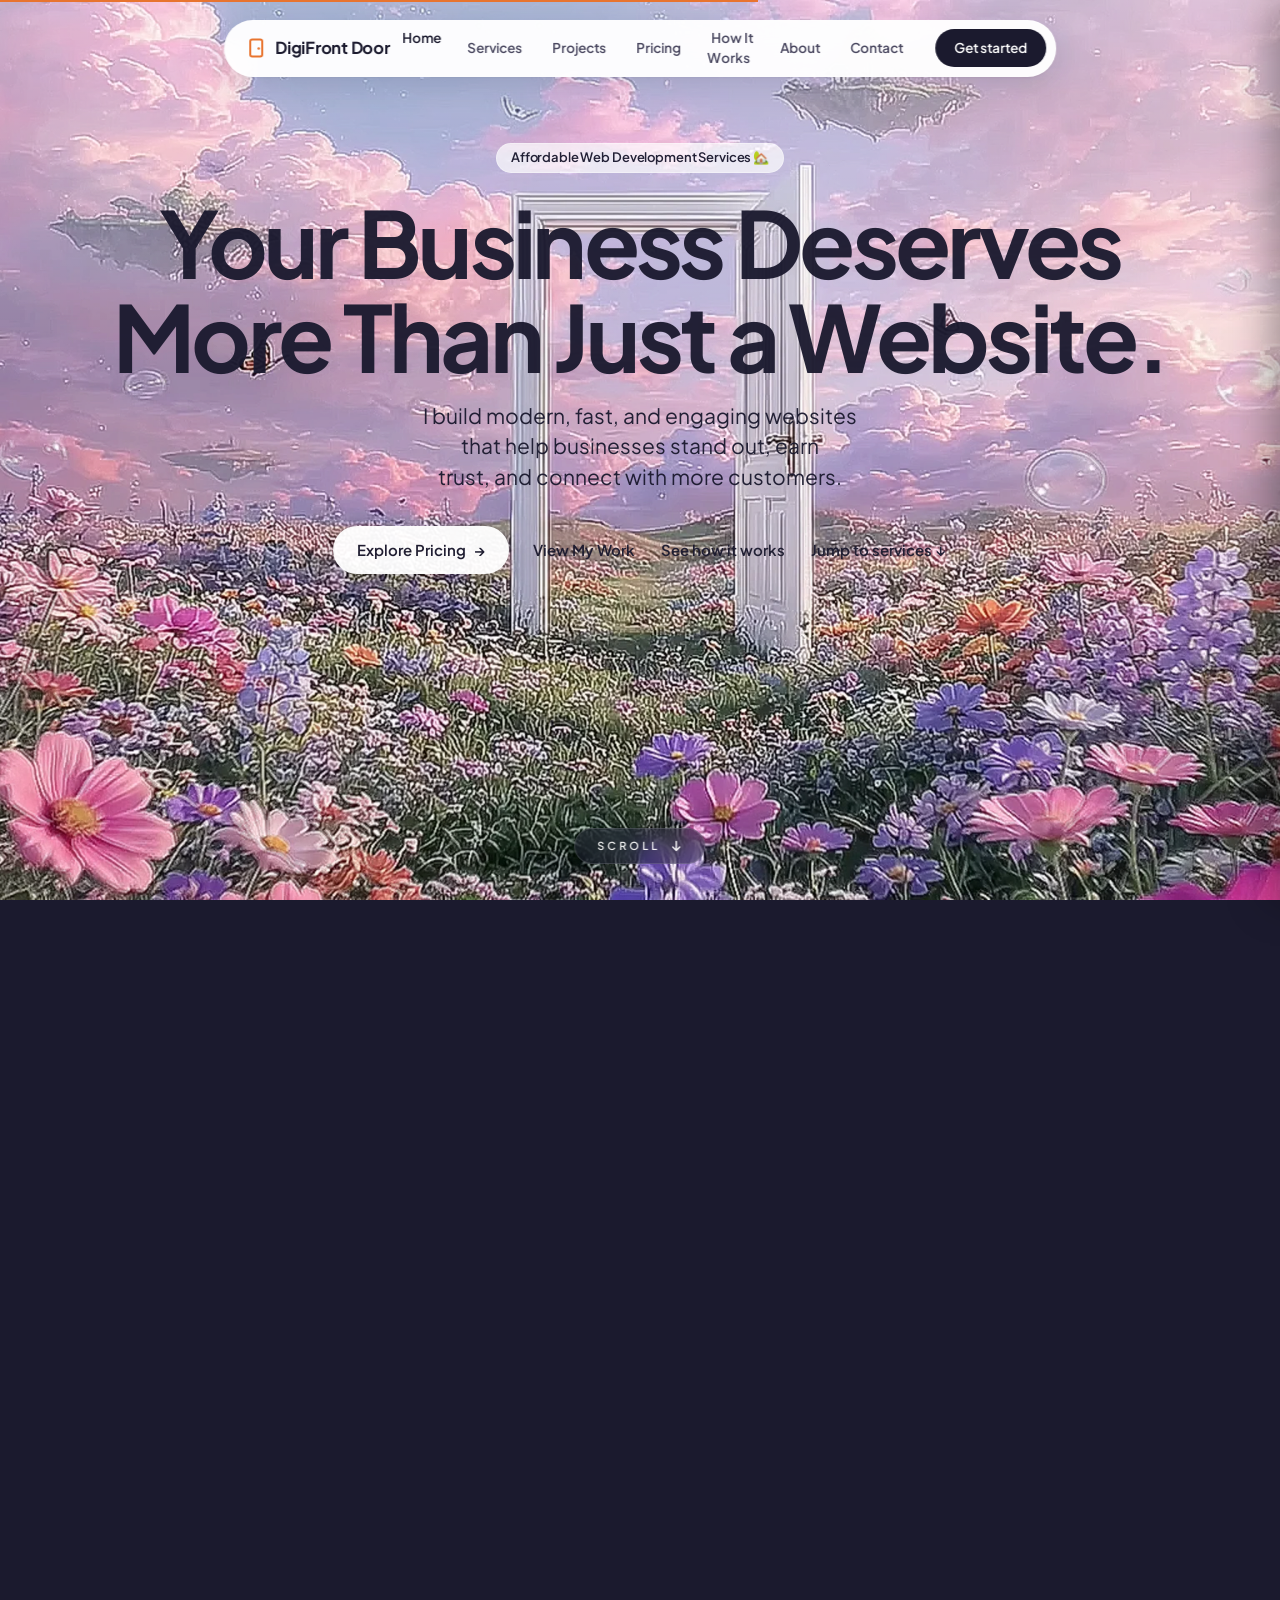
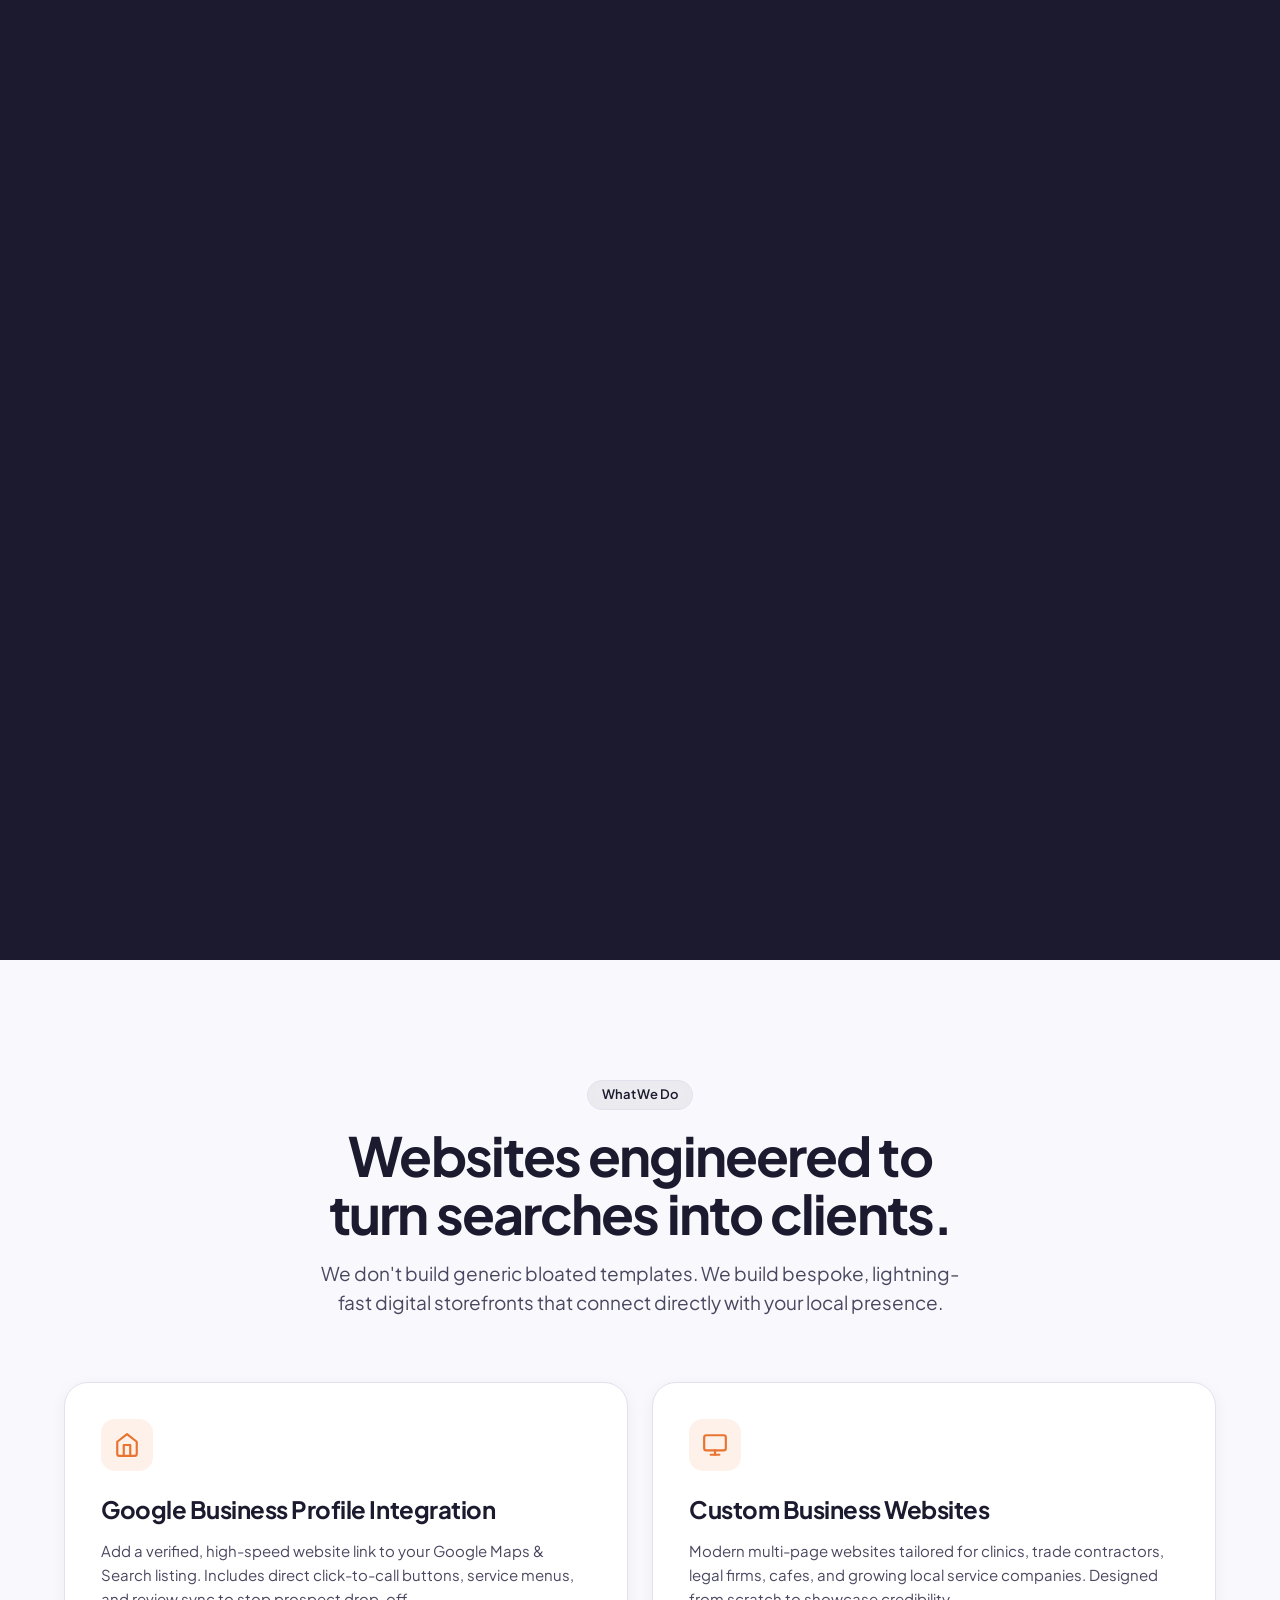
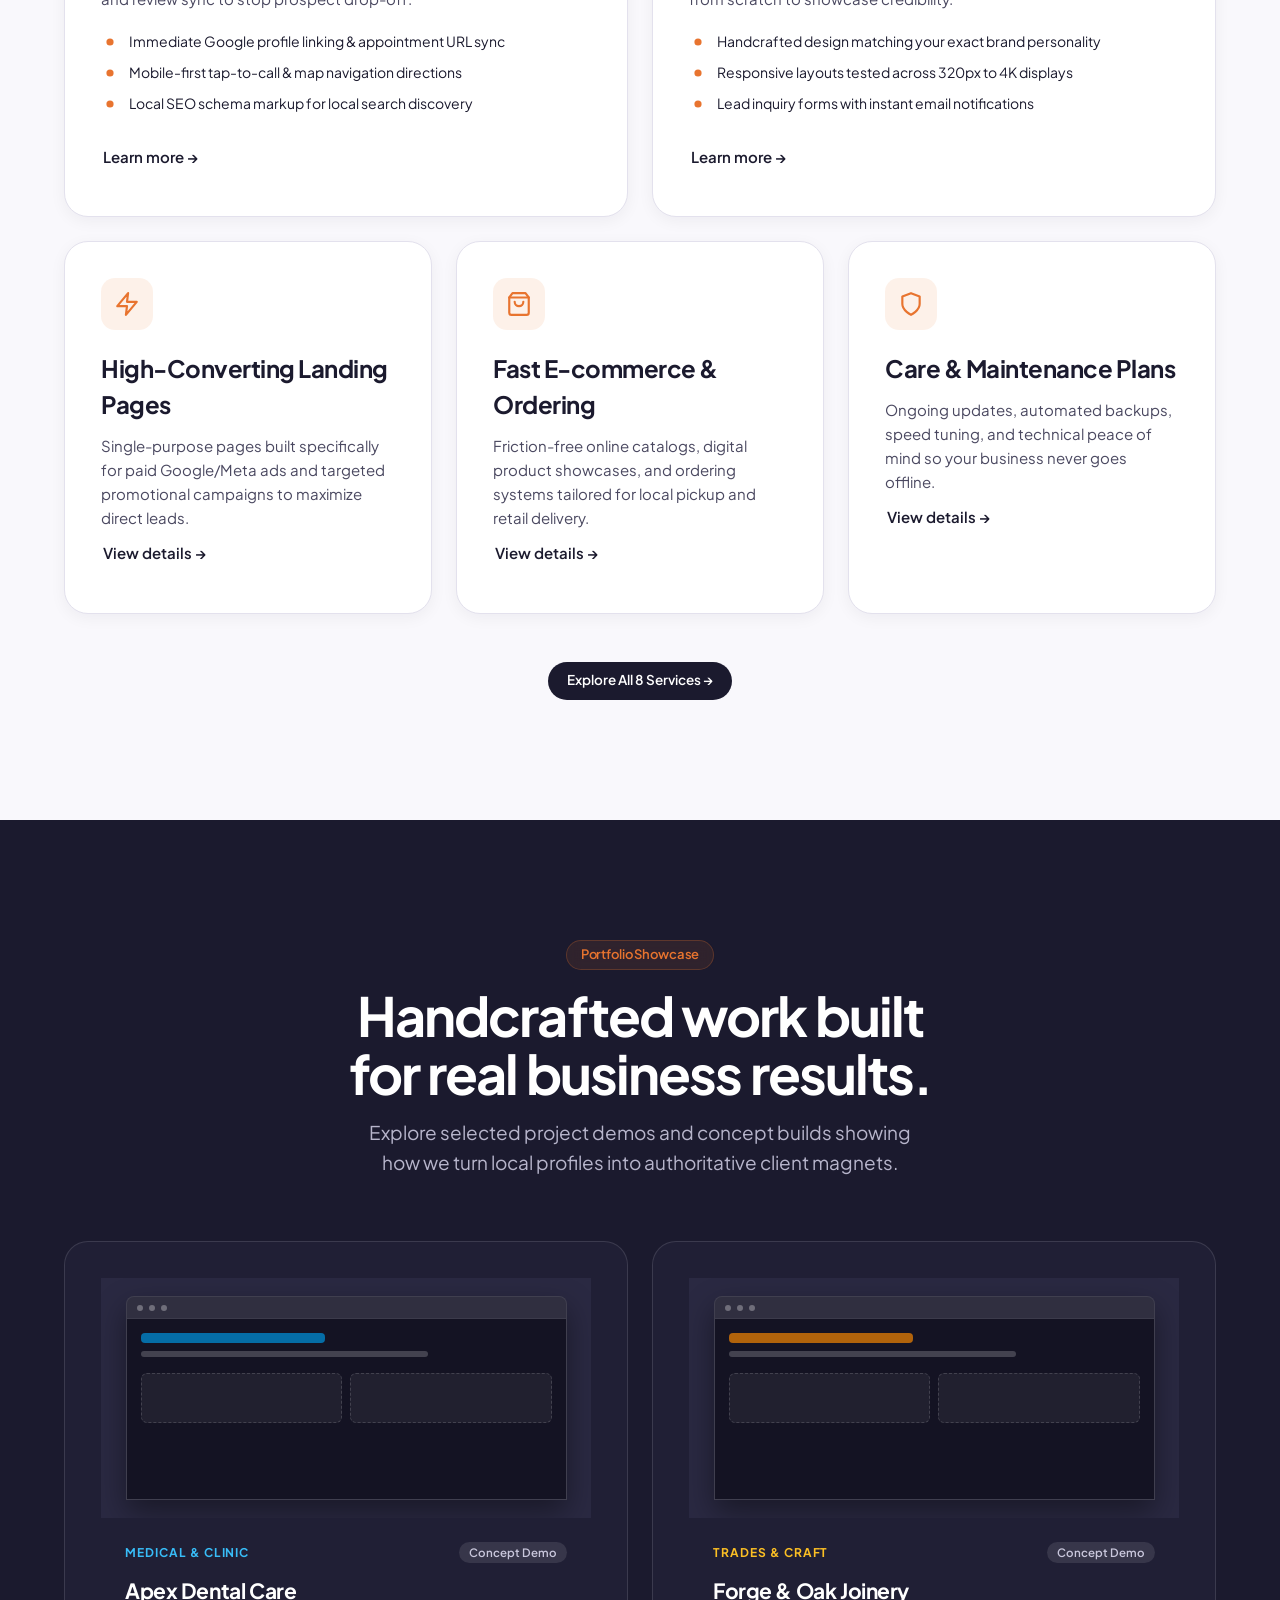
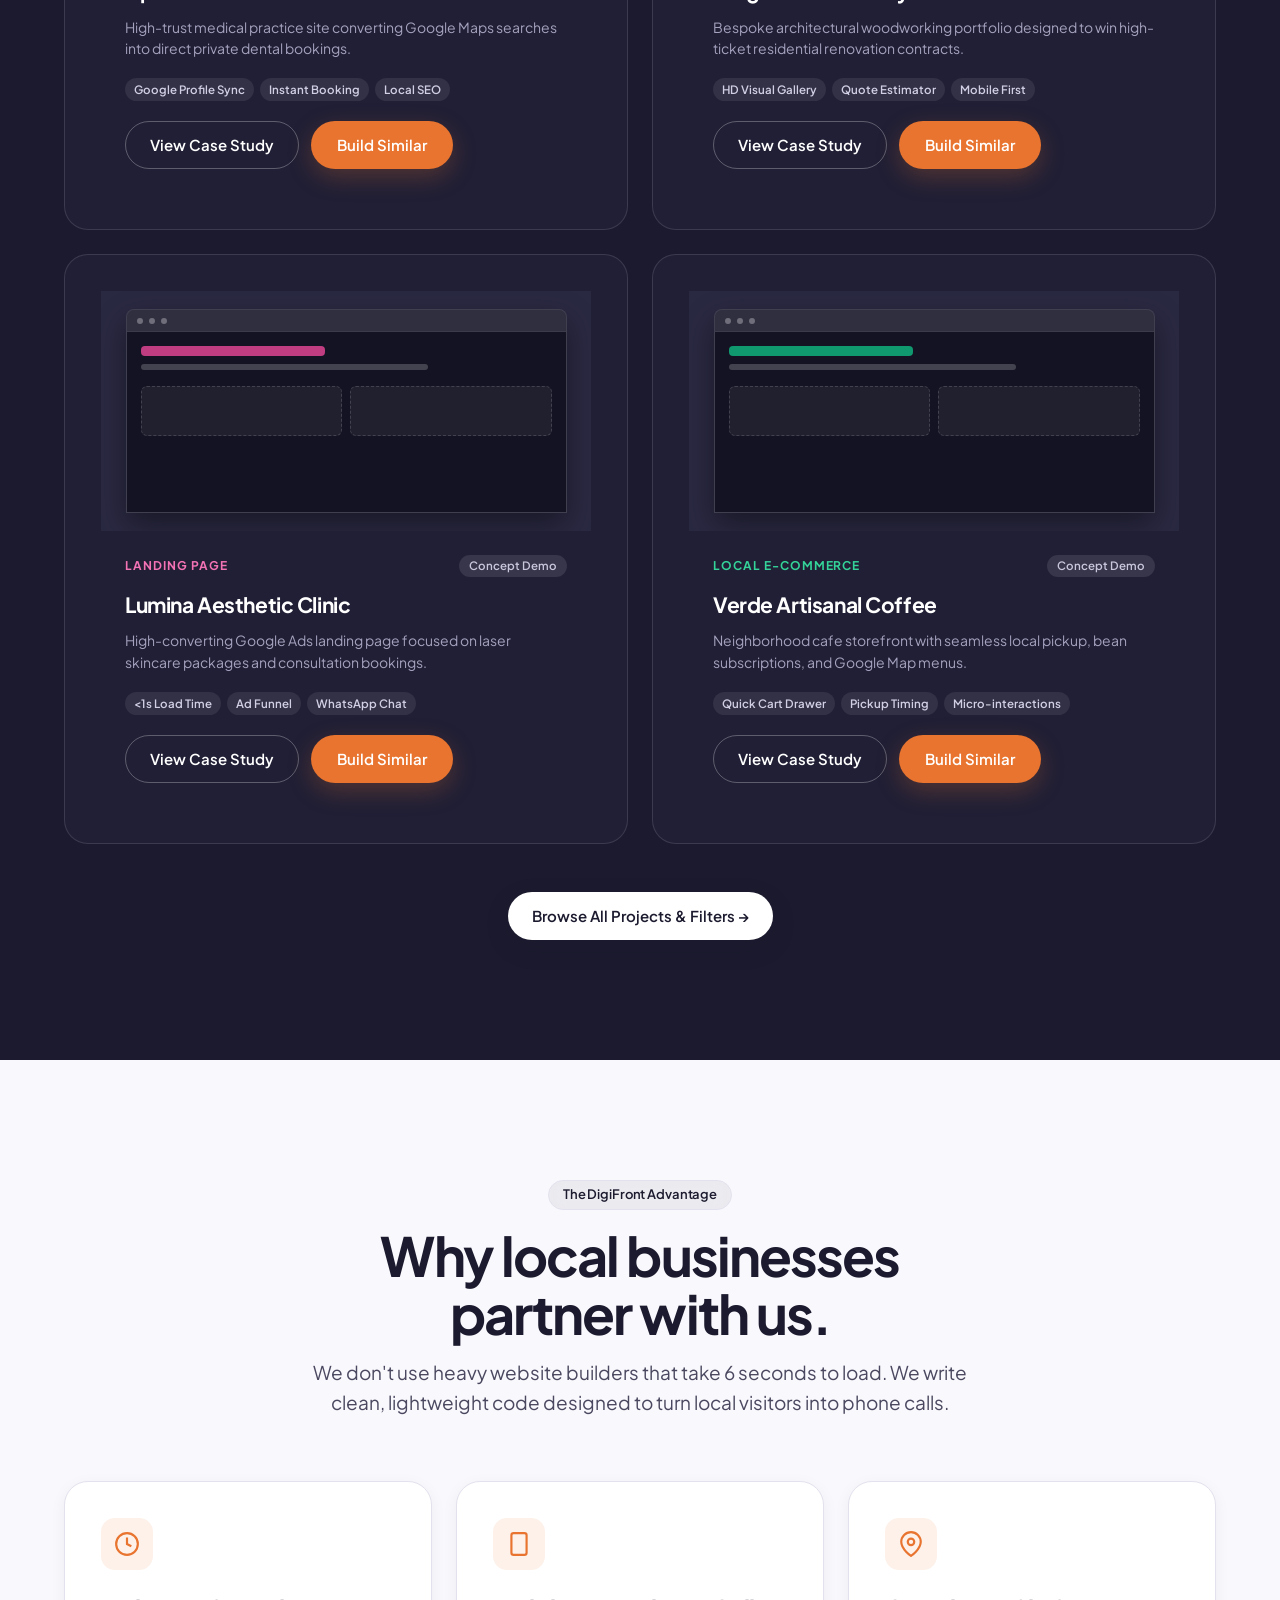
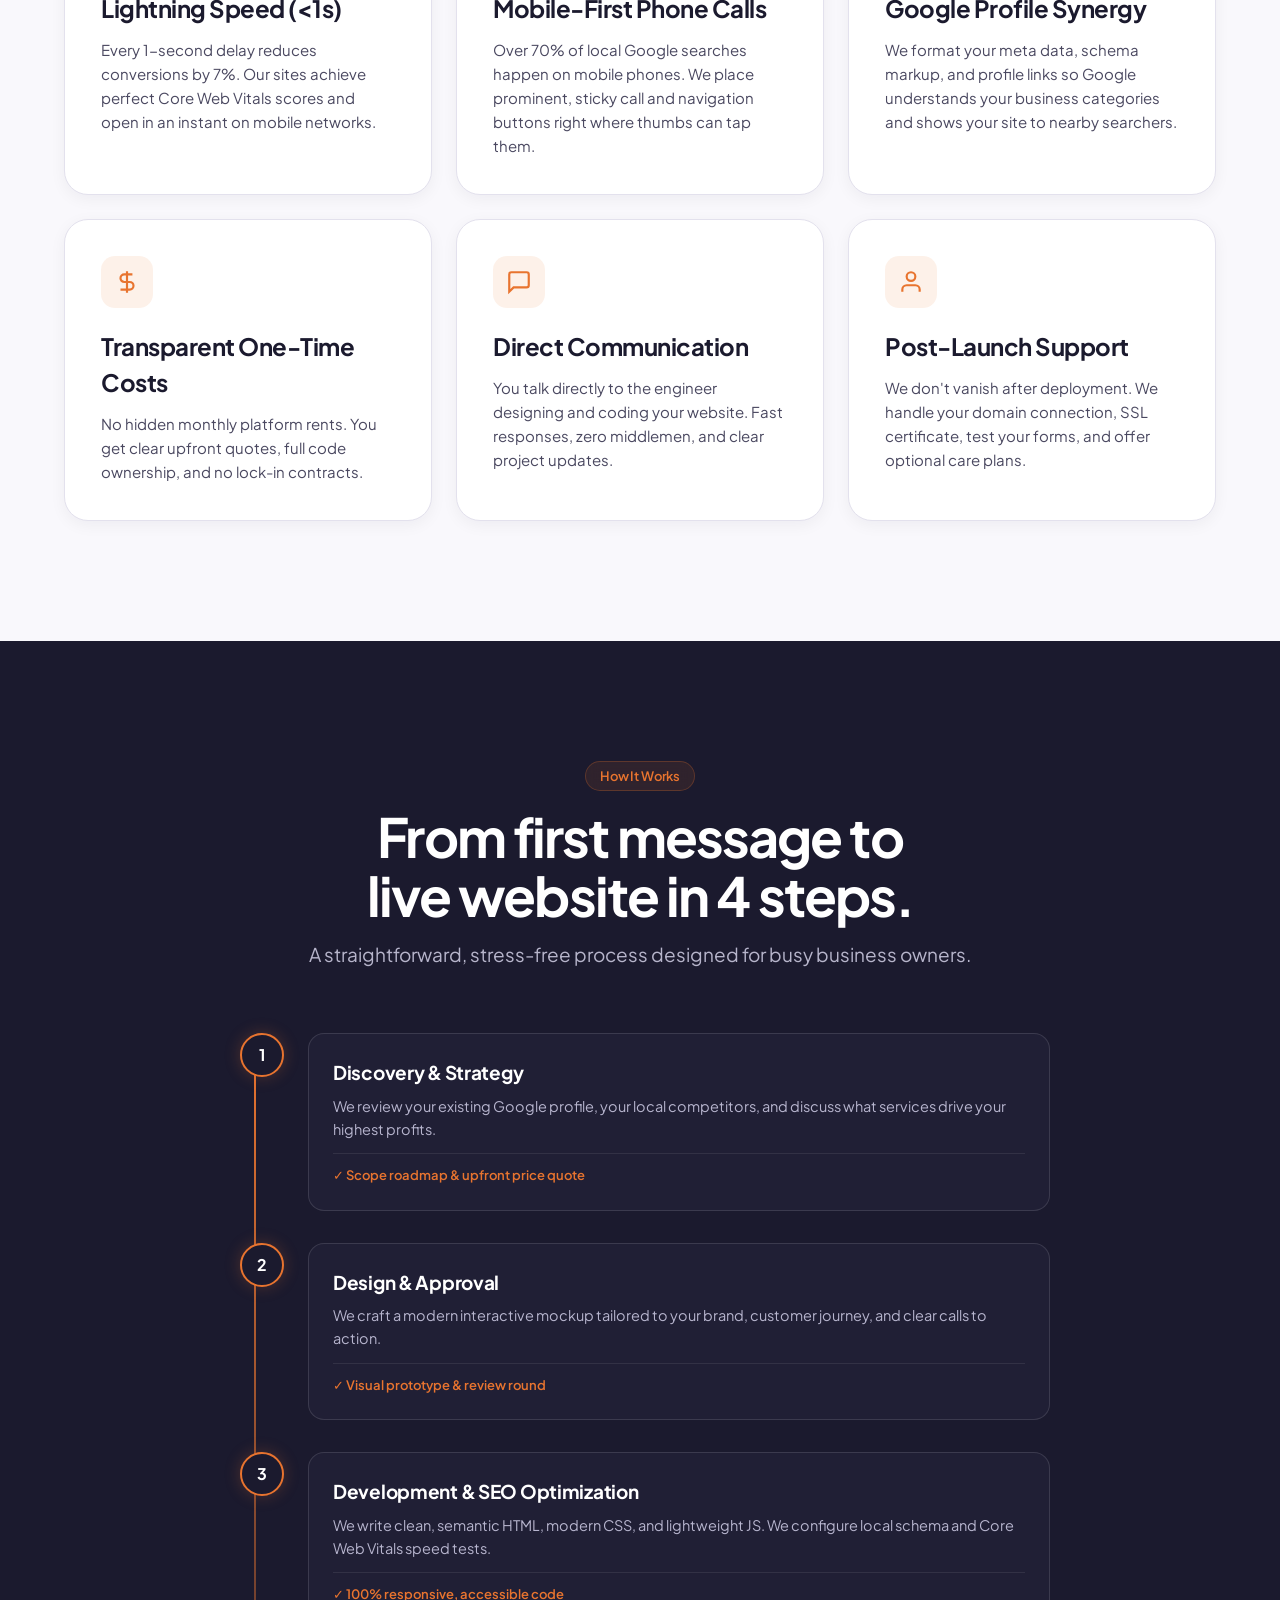
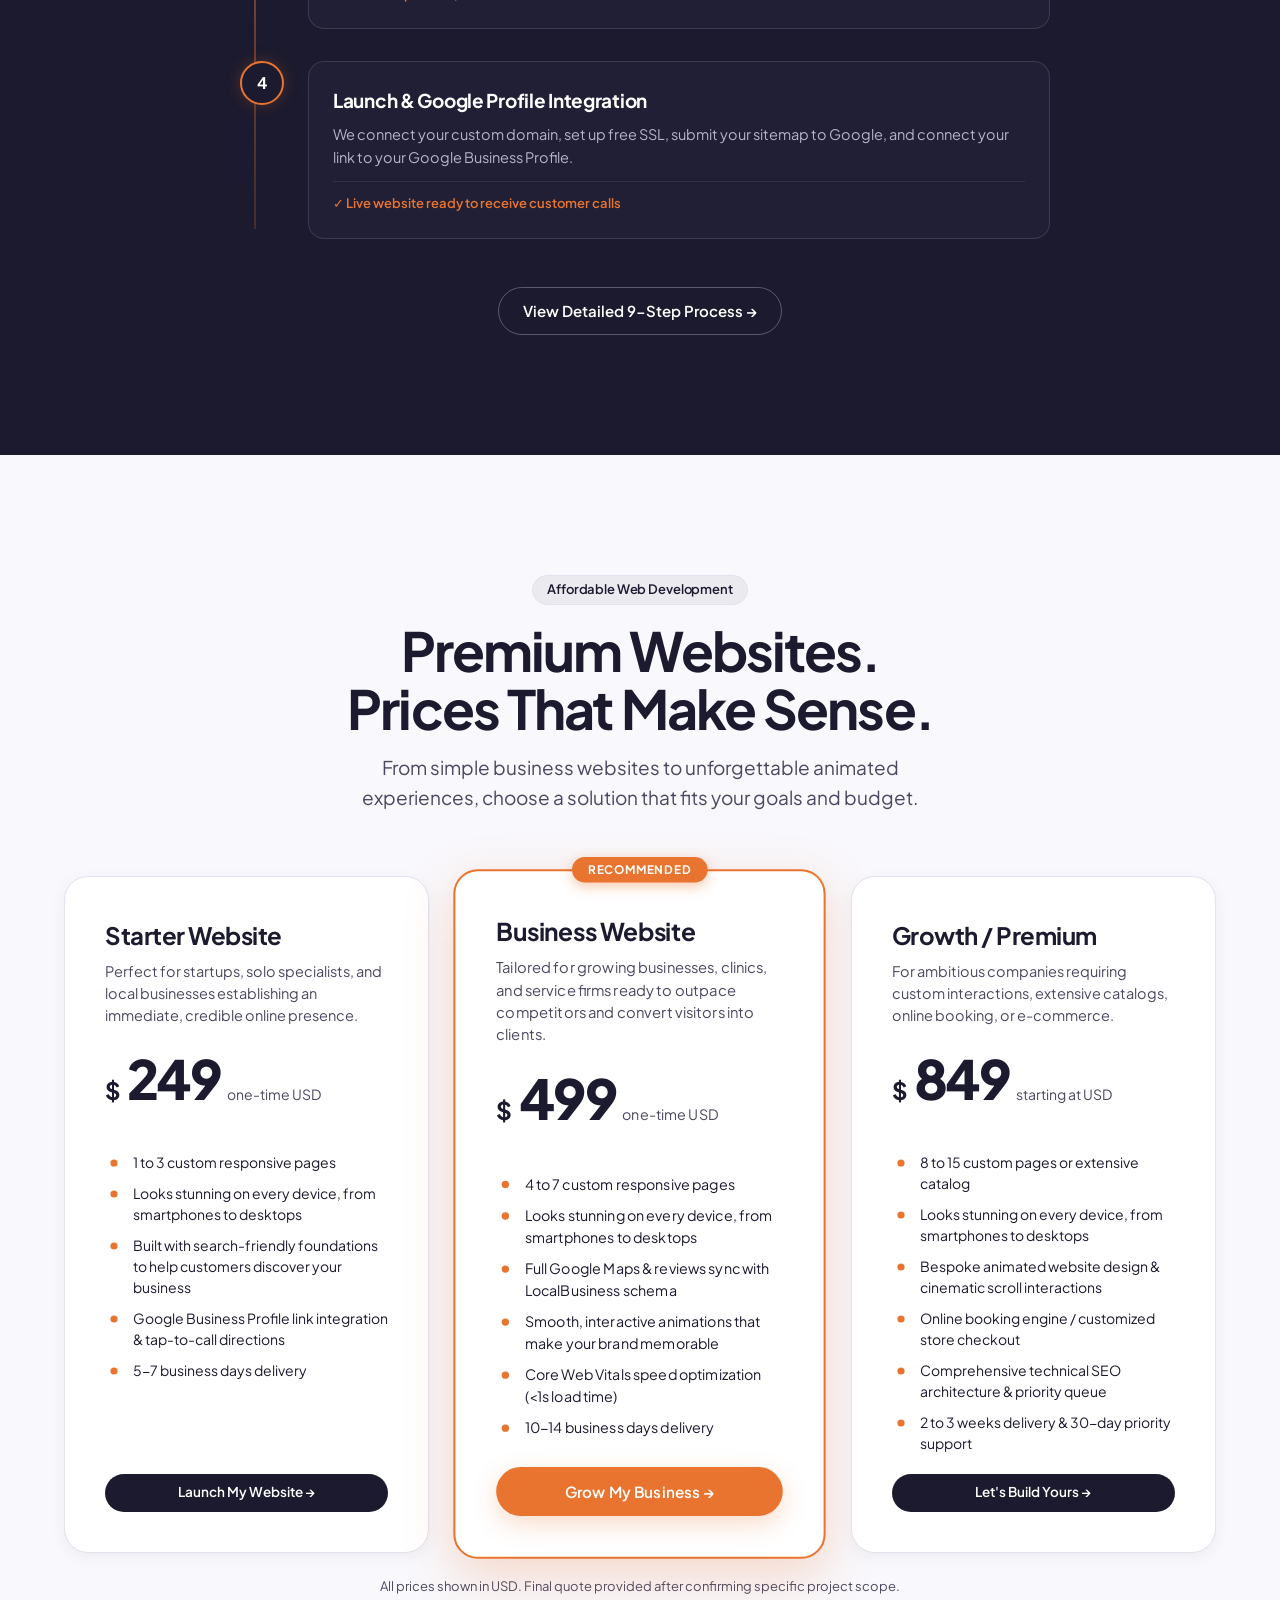
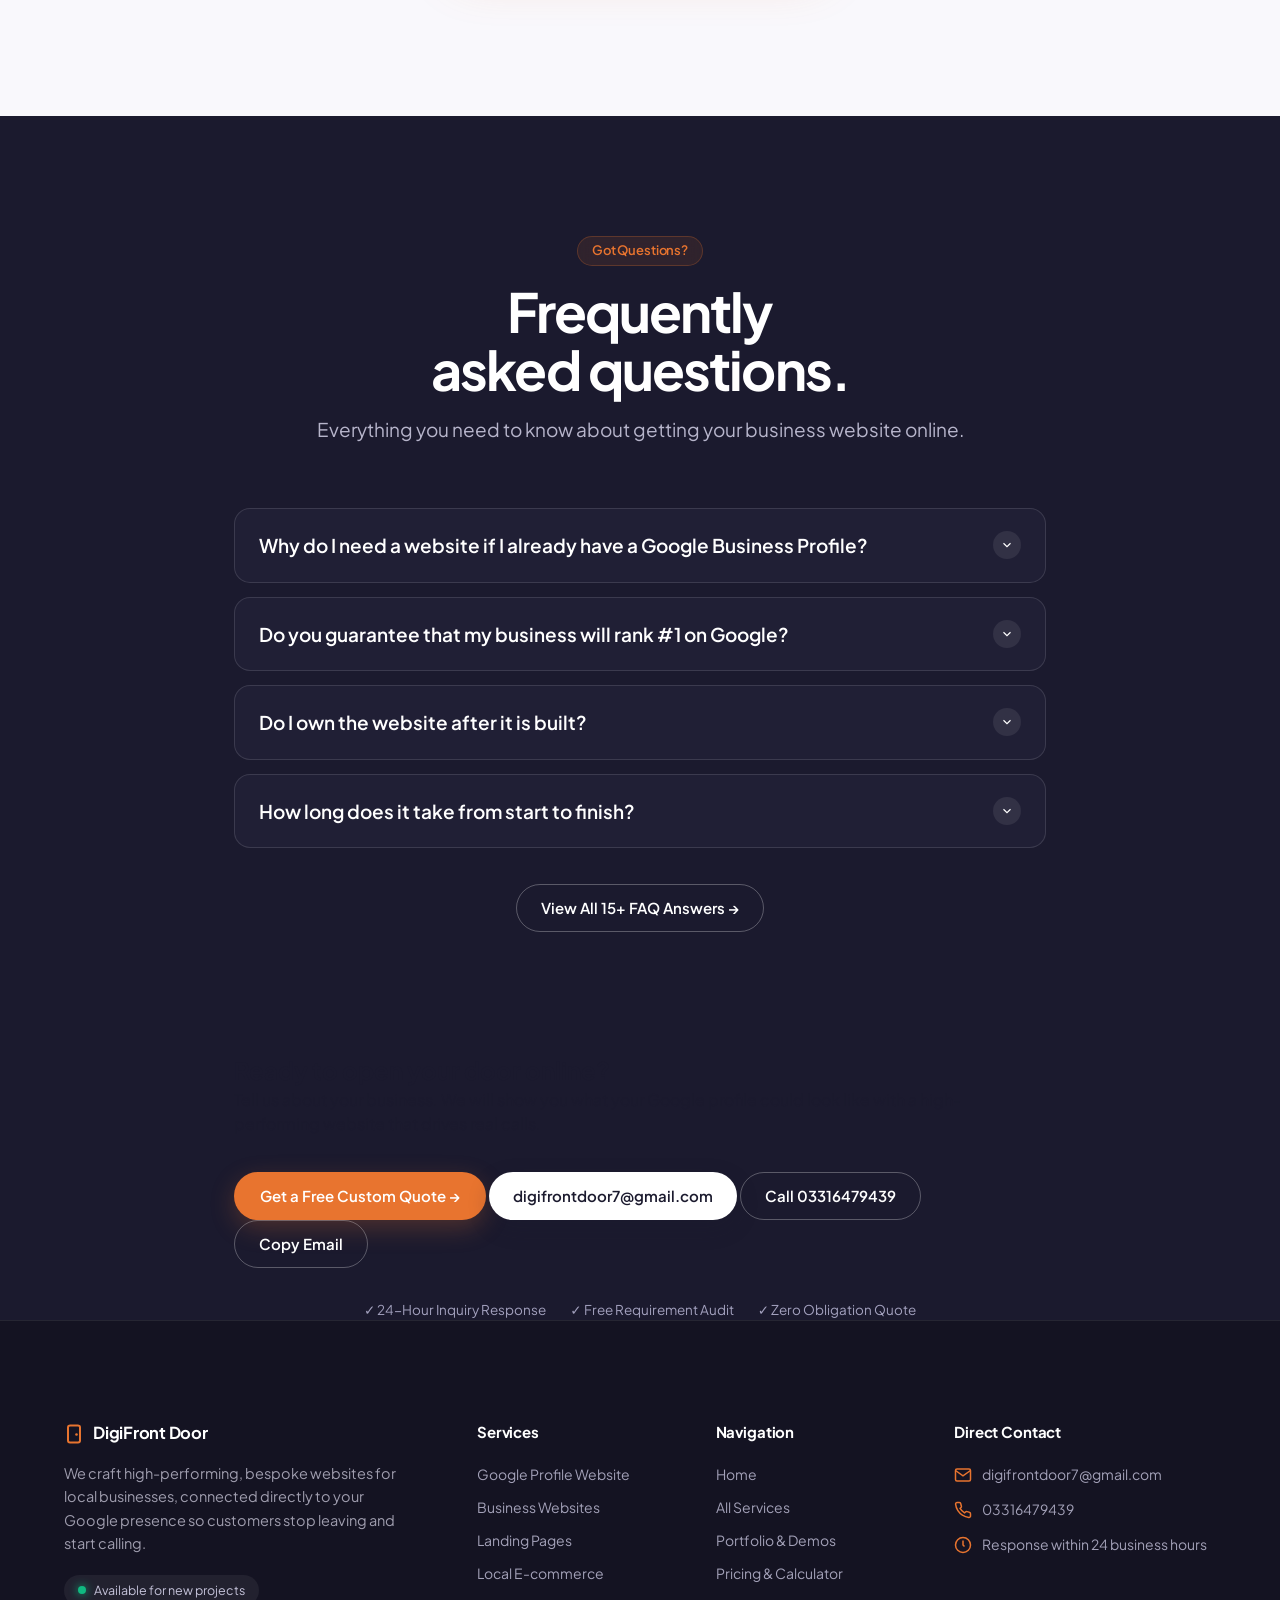
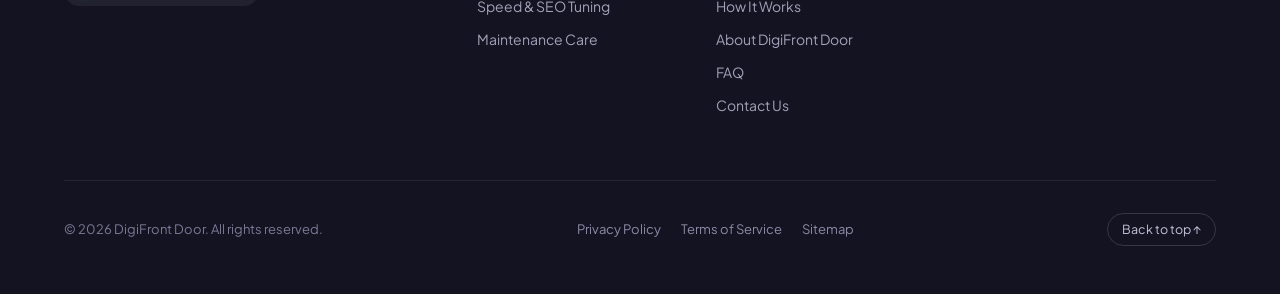
==== commit e05aafb6: "pricing update" ====
--- a/index.html
+++ b/index.html
@@ -3,9 +3,9 @@
 <head>
   <meta charset="utf-8">
   <meta name="viewport" content="width=device-width, initial-scale=1, viewport-fit=cover">
-  <title>DigiFront Door | Websites for Local Businesses & Google Profile Integration</title>
-  <meta name="description" content="DigiFront Door builds fast, custom websites connected directly to your Google Business Profile so customers stop leaving and start calling.">
-  <meta name="keywords" content="web development for local businesses, google business profile website, custom web design, small business website, landing page development, affordable web design">
+  <title>Affordable Web Development Services &amp; Custom Websites | DigiFront Door</title>
+  <meta name="description" content="Affordable web development services for startups, entrepreneurs, and growing businesses worldwide. Custom, fast, and search-friendly websites with transparent pricing from $249.">
+  <meta name="keywords" content="affordable web development services, custom website development, freelance web developer, small business website design, professional website development, animated website design, responsive website development, modern business websites, custom portfolio website design, affordable website developer for startups">
   <meta name="author" content="DigiFront Door">
   <meta name="robots" content="index, follow">
   <link rel="canonical" href="https://zenova-affiliates.github.io/digifront-door/">
@@ -13,14 +13,14 @@
   <!-- Open Graph / Social Media -->
   <meta property="og:type" content="website">
   <meta property="og:url" content="https://zenova-affiliates.github.io/digifront-door/">
-  <meta property="og:title" content="DigiFront Door | Websites for Local Businesses">
-  <meta property="og:description" content="We add a high-converting website to your Google profile so local searches turn into phone calls and paying clients.">
+  <meta property="og:title" content="Affordable Web Development Services &amp; Custom Websites | DigiFront Door">
+  <meta property="og:description" content="I build modern, fast, and engaging websites that help businesses stand out, earn trust, and connect with more customers. Packages from $249.">
   <meta property="og:image" content="https://zenova-affiliates.github.io/digifront-door/frames/frame_001.webp">
 
   <!-- Twitter / X -->
   <meta name="twitter:card" content="summary_large_image">
-  <meta name="twitter:title" content="DigiFront Door | Websites for Local Businesses">
-  <meta name="twitter:description" content="We connect your Google profile with a custom, high-speed website to maximize local calls and inquiries.">
+  <meta name="twitter:title" content="Affordable Web Development Services | DigiFront Door">
+  <meta name="twitter:description" content="Custom web development, responsive designs, and interactive animated websites with transparent one-time pricing.">
   <meta name="twitter:image" content="https://zenova-affiliates.github.io/digifront-door/frames/frame_001.webp">
 
   <link rel="icon" type="image/svg+xml" href="favicon.svg">
@@ -36,42 +36,72 @@
   <script type="application/ld+json">
   {
     "@context": "https://schema.org",
-    "@type": "ProfessionalService",
-    "name": "DigiFront Door",
-    "image": "https://zenova-affiliates.github.io/digifront-door/frames/frame_001.webp",
-    "url": "https://zenova-affiliates.github.io/digifront-door/",
-    "telephone": "03316479439",
-    "email": "digifrontdoor7@gmail.com",
-    "priceRange": "$$",
-    "description": "Custom web development, high-converting landing pages, and Google Business Profile website integration for local businesses.",
-    "serviceArea": "Worldwide",
-    "hasOfferCatalog": {
-      "@type": "OfferCatalog",
-      "name": "Web Development Services",
-      "itemListElement": [
-        {
-          "@type": "Offer",
-          "itemOffered": {
-            "@type": "Service",
-            "name": "Custom Business Websites"
-          }
-        },
-        {
-          "@type": "Offer",
-          "itemOffered": {
-            "@type": "Service",
-            "name": "Google Business Profile Integration"
-          }
-        },
-        {
-          "@type": "Offer",
-          "itemOffered": {
-            "@type": "Service",
-            "name": "High-Converting Landing Pages"
-          }
+    "@graph": [
+      {
+        "@type": "WebPage",
+        "@id": "https://zenova-affiliates.github.io/digifront-door/",
+        "url": "https://zenova-affiliates.github.io/digifront-door/",
+        "name": "Affordable Web Development Services &amp; Custom Websites | DigiFront Door",
+        "description": "High-performing custom websites, Google Business Profile integration, and animated experiences with transparent pricing from $249."
+      },
+      {
+        "@type": "ProfessionalService",
+        "@id": "https://zenova-affiliates.github.io/digifront-door/#organization",
+        "name": "DigiFront Door",
+        "image": "https://zenova-affiliates.github.io/digifront-door/frames/frame_001.webp",
+        "url": "https://zenova-affiliates.github.io/digifront-door/",
+        "telephone": "03316479439",
+        "email": "digifrontdoor7@gmail.com",
+        "priceRange": "$$",
+        "description": "Affordable web development services, custom small business website design, and Google Business Profile website integration.",
+        "serviceArea": "Worldwide",
+        "hasOfferCatalog": {
+          "@type": "OfferCatalog",
+          "name": "Web Development Services",
+          "itemListElement": [
+            {
+              "@type": "Offer",
+              "itemOffered": {
+                "@type": "Service",
+                "name": "Starter Website Package",
+                "description": "Custom 1-3 page responsive website with search-friendly foundations, Google profile linking, and lead form.",
+                "offers": {
+                  "@type": "Offer",
+                  "price": "249",
+                  "priceCurrency": "USD"
+                }
+              }
+            },
+            {
+              "@type": "Offer",
+              "itemOffered": {
+                "@type": "Service",
+                "name": "Business Website Package",
+                "description": "Comprehensive 4-7 page custom website with interactive elements, reviews sync, local SEO schema, and speed tuning.",
+                "offers": {
+                  "@type": "Offer",
+                  "price": "499",
+                  "priceCurrency": "USD"
+                }
+              }
+            },
+            {
+              "@type": "Offer",
+              "itemOffered": {
+                "@type": "Service",
+                "name": "Growth / Premium Website Package",
+                "description": "High-impact 8-15 page website or catalog with custom animations, booking engine, and advanced SEO architecture.",
+                "offers": {
+                  "@type": "Offer",
+                  "price": "849",
+                  "priceCurrency": "USD"
+                }
+              }
+            }
+          ]
         }
-      ]
-    }
+      }
+    ]
   }
   </script>
 </head>
@@ -178,13 +208,14 @@
         <canvas id="cv" role="img" aria-label="A white door standing open in a flower meadow; the camera moves through it."></canvas>
         <div class="veil"></div>
 
-        <!-- Preserved Hero Copy -->
+        <!-- Hero Copy -->
         <div class="hero" id="hero">
-          <span class="badge">Websites for local businesses &#127969;</span>
-          <h1>Open your door online.</h1>
-          <p class="sub">We add a website to your Google profile, so customers stop leaving and start calling.</p>
+          <span class="badge">Affordable Web Development Services &#127969;</span>
+          <h1>Your Business Deserves More Than Just a Website.</h1>
+          <p class="sub">I build modern, fast, and engaging websites that help businesses stand out, earn trust, and connect with more customers.</p>
           <div class="cta">
-            <a class="btn-light" href="contact.html">Get started <span aria-hidden="true">&rarr;</span></a>
+            <a class="btn-light" href="pricing.html">Explore Pricing <span aria-hidden="true">&rarr;</span></a>
+            <a class="btn-text" href="projects.html" style="color:var(--ink);">View My Work</a>
             <button class="btn-text" type="button" data-seek="0.2">See how it works</button>
             <button class="btn-text" type="button" id="skipToContent">Jump to services &darr;</button>
           </div>
@@ -584,70 +615,75 @@
       <section class="section section-light" id="pricing-preview" aria-labelledby="pricing-preview-title">
         <div class="container">
           <div class="section-header">
-            <span class="badge badge-light">Transparent Pricing</span>
-            <h2 class="section-title" id="pricing-preview-title">Simple, honest website packages.</h2>
-            <p class="section-subtitle">No monthly subscription locks. Clear one-time investment with transparent deliverables.</p>
+            <span class="badge badge-light">Affordable Web Development</span>
+            <h2 class="section-title" id="pricing-preview-title">Premium Websites. Prices That Make Sense.</h2>
+            <p class="section-subtitle">From simple business websites to unforgettable animated experiences, choose a solution that fits your goals and budget.</p>
           </div>
 
           <div class="pricing-grid">
             <!-- Starter -->
             <div class="card card-light pricing-card">
               <h3 class="pricing-name">Starter Website</h3>
-              <p class="pricing-desc">For local trades &amp; solo businesses needing an immediate professional presence.</p>
+              <p class="pricing-desc">Perfect for startups, solo specialists, and local businesses establishing an immediate, credible online presence.</p>
               <div class="pricing-price-wrap">
                 <span class="pricing-currency">$</span>
-                <span class="pricing-amount">299</span>
-                <span class="pricing-period">one-time</span>
+                <span class="pricing-amount">249</span>
+                <span class="pricing-period">one-time USD</span>
               </div>
               <ul class="card-feature-list">
                 <li><svg viewBox="0 0 20 20" fill="currentColor"><circle cx="10" cy="10" r="4"/></svg> 1 to 3 custom responsive pages</li>
-                <li><svg viewBox="0 0 20 20" fill="currentColor"><circle cx="10" cy="10" r="4"/></svg> Google Business Profile link setup</li>
-                <li><svg viewBox="0 0 20 20" fill="currentColor"><circle cx="10" cy="10" r="4"/></svg> Click-to-call &amp; contact form</li>
+                <li><svg viewBox="0 0 20 20" fill="currentColor"><circle cx="10" cy="10" r="4"/></svg> Looks stunning on every device, from smartphones to desktops</li>
+                <li><svg viewBox="0 0 20 20" fill="currentColor"><circle cx="10" cy="10" r="4"/></svg> Built with search-friendly foundations to help customers discover your business</li>
+                <li><svg viewBox="0 0 20 20" fill="currentColor"><circle cx="10" cy="10" r="4"/></svg> Google Business Profile link integration &amp; tap-to-call directions</li>
                 <li><svg viewBox="0 0 20 20" fill="currentColor"><circle cx="10" cy="10" r="4"/></svg> 5-7 business days delivery</li>
               </ul>
               <div style="margin-top:auto;">
-                <a href="contact.html?package=Starter%20Website&amp;est=$299" class="btn-dark" style="width:100%; text-align:center;">Choose Starter &rarr;</a>
-              </div>
-            </div>
-
-            <!-- Business (Popular) -->
+                <a href="contact.html?package=Starter%20Website&amp;est=$249" class="btn-dark" style="width:100%; text-align:center;">Launch My Website &rarr;</a>
+              </div>
+            </div>
+
+            <!-- Business (Recommended) -->
             <div class="card card-light pricing-card is-popular">
-              <span class="pricing-popular-badge">Most Popular</span>
+              <span class="pricing-popular-badge">Recommended</span>
               <h3 class="pricing-name">Business Website</h3>
-              <p class="pricing-desc">For growing clinics, firms, and service brands looking to dominate local search.</p>
+              <p class="pricing-desc">Tailored for growing businesses, clinics, and service firms ready to outpace competitors and convert visitors into clients.</p>
               <div class="pricing-price-wrap">
                 <span class="pricing-currency">$</span>
-                <span class="pricing-amount">599</span>
-                <span class="pricing-period">one-time</span>
+                <span class="pricing-amount">499</span>
+                <span class="pricing-period">one-time USD</span>
               </div>
               <ul class="card-feature-list">
                 <li><svg viewBox="0 0 20 20" fill="currentColor"><circle cx="10" cy="10" r="4"/></svg> 4 to 7 custom responsive pages</li>
-                <li><svg viewBox="0 0 20 20" fill="currentColor"><circle cx="10" cy="10" r="4"/></svg> Full Google Maps &amp; reviews sync</li>
-                <li><svg viewBox="0 0 20 20" fill="currentColor"><circle cx="10" cy="10" r="4"/></svg> Local SEO schema &amp; fast WebP pipeline</li>
+                <li><svg viewBox="0 0 20 20" fill="currentColor"><circle cx="10" cy="10" r="4"/></svg> Looks stunning on every device, from smartphones to desktops</li>
+                <li><svg viewBox="0 0 20 20" fill="currentColor"><circle cx="10" cy="10" r="4"/></svg> Full Google Maps &amp; reviews sync with LocalBusiness schema</li>
+                <li><svg viewBox="0 0 20 20" fill="currentColor"><circle cx="10" cy="10" r="4"/></svg> Smooth, interactive animations that make your brand memorable</li>
+                <li><svg viewBox="0 0 20 20" fill="currentColor"><circle cx="10" cy="10" r="4"/></svg> Core Web Vitals speed optimization (<1s load time)</li>
                 <li><svg viewBox="0 0 20 20" fill="currentColor"><circle cx="10" cy="10" r="4"/></svg> 10-14 business days delivery</li>
               </ul>
               <div style="margin-top:auto;">
-                <a href="contact.html?package=Business%20Website&amp;est=$599" class="btn-accent" style="width:100%; text-align:center;">Choose Business &rarr;</a>
+                <a href="contact.html?package=Business%20Website&amp;est=$499" class="btn-accent" style="width:100%; text-align:center;">Grow My Business &rarr;</a>
               </div>
             </div>
 
             <!-- Premium / Custom -->
             <div class="card card-light pricing-card">
-              <h3 class="pricing-name">Growth / Custom</h3>
-              <p class="pricing-desc">For established companies requiring custom animations, portals, or e-commerce.</p>
+              <h3 class="pricing-name">Growth / Premium</h3>
+              <p class="pricing-desc">For ambitious companies requiring custom interactions, extensive catalogs, online booking, or e-commerce.</p>
               <div class="pricing-price-wrap">
                 <span class="pricing-currency">$</span>
-                <span class="pricing-amount">999</span>
-                <span class="pricing-period">starting at</span>
+                <span class="pricing-amount">849</span>
+                <span class="pricing-period">starting at USD</span>
               </div>
               <ul class="card-feature-list">
-                <li><svg viewBox="0 0 20 20" fill="currentColor"><circle cx="10" cy="10" r="4"/></svg> 8 to 15 custom pages or catalog</li>
-                <li><svg viewBox="0 0 20 20" fill="currentColor"><circle cx="10" cy="10" r="4"/></svg> Interactive custom animations &amp; filters</li>
-                <li><svg viewBox="0 0 20 20" fill="currentColor"><circle cx="10" cy="10" r="4"/></svg> Online booking engine / store checkout</li>
-                <li><svg viewBox="0 0 20 20" fill="currentColor"><circle cx="10" cy="10" r="4"/></svg> Priority development &amp; 30-day support</li>
+                <li><svg viewBox="0 0 20 20" fill="currentColor"><circle cx="10" cy="10" r="4"/></svg> 8 to 15 custom pages or extensive catalog</li>
+                <li><svg viewBox="0 0 20 20" fill="currentColor"><circle cx="10" cy="10" r="4"/></svg> Looks stunning on every device, from smartphones to desktops</li>
+                <li><svg viewBox="0 0 20 20" fill="currentColor"><circle cx="10" cy="10" r="4"/></svg> Bespoke animated website design &amp; cinematic scroll interactions</li>
+                <li><svg viewBox="0 0 20 20" fill="currentColor"><circle cx="10" cy="10" r="4"/></svg> Online booking engine / customized store checkout</li>
+                <li><svg viewBox="0 0 20 20" fill="currentColor"><circle cx="10" cy="10" r="4"/></svg> Comprehensive technical SEO architecture &amp; priority queue</li>
+                <li><svg viewBox="0 0 20 20" fill="currentColor"><circle cx="10" cy="10" r="4"/></svg> 2 to 3 weeks delivery &amp; 30-day priority support</li>
               </ul>
               <div style="margin-top:auto;">
-                <a href="pricing.html#calculator" class="btn-dark" style="width:100%; text-align:center;">Use Quote Calculator &rarr;</a>
+                <a href="pricing.html#calculator" class="btn-dark" style="width:100%; text-align:center;">Let's Build Yours &rarr;</a>
               </div>
             </div>
           </div>
--- a/css/main.css
+++ b/css/main.css
@@ -45,6 +45,7 @@
 html {
   scroll-behavior: smooth;
   -webkit-text-size-adjust: 100%;
+  overflow-x: clip;
 }
 
 body {
@@ -53,7 +54,7 @@
   background: var(--night);
   -webkit-font-smoothing: antialiased;
   -moz-osx-font-smoothing: grayscale;
-  overflow-x: hidden;
+  overflow-x: clip;
   line-height: 1.5;
 }
 
--- a/css/home-scroll.css
+++ b/css/home-scroll.css
@@ -116,6 +116,7 @@
   position: sticky;
   top: 0;
   height: 100vh;
+  height: 100dvh;
   height: 100svh;
   overflow: hidden;
   background: #a9a2c4;
@@ -241,6 +242,7 @@
   transform: translateY(-50%);
   will-change: opacity, transform;
   text-shadow: 0 0 24px rgba(255, 255, 255, 0.85), 0 0 10px rgba(255, 255, 255, 0.65);
+  pointer-events: none;
 }
 
 .cap h2 {
